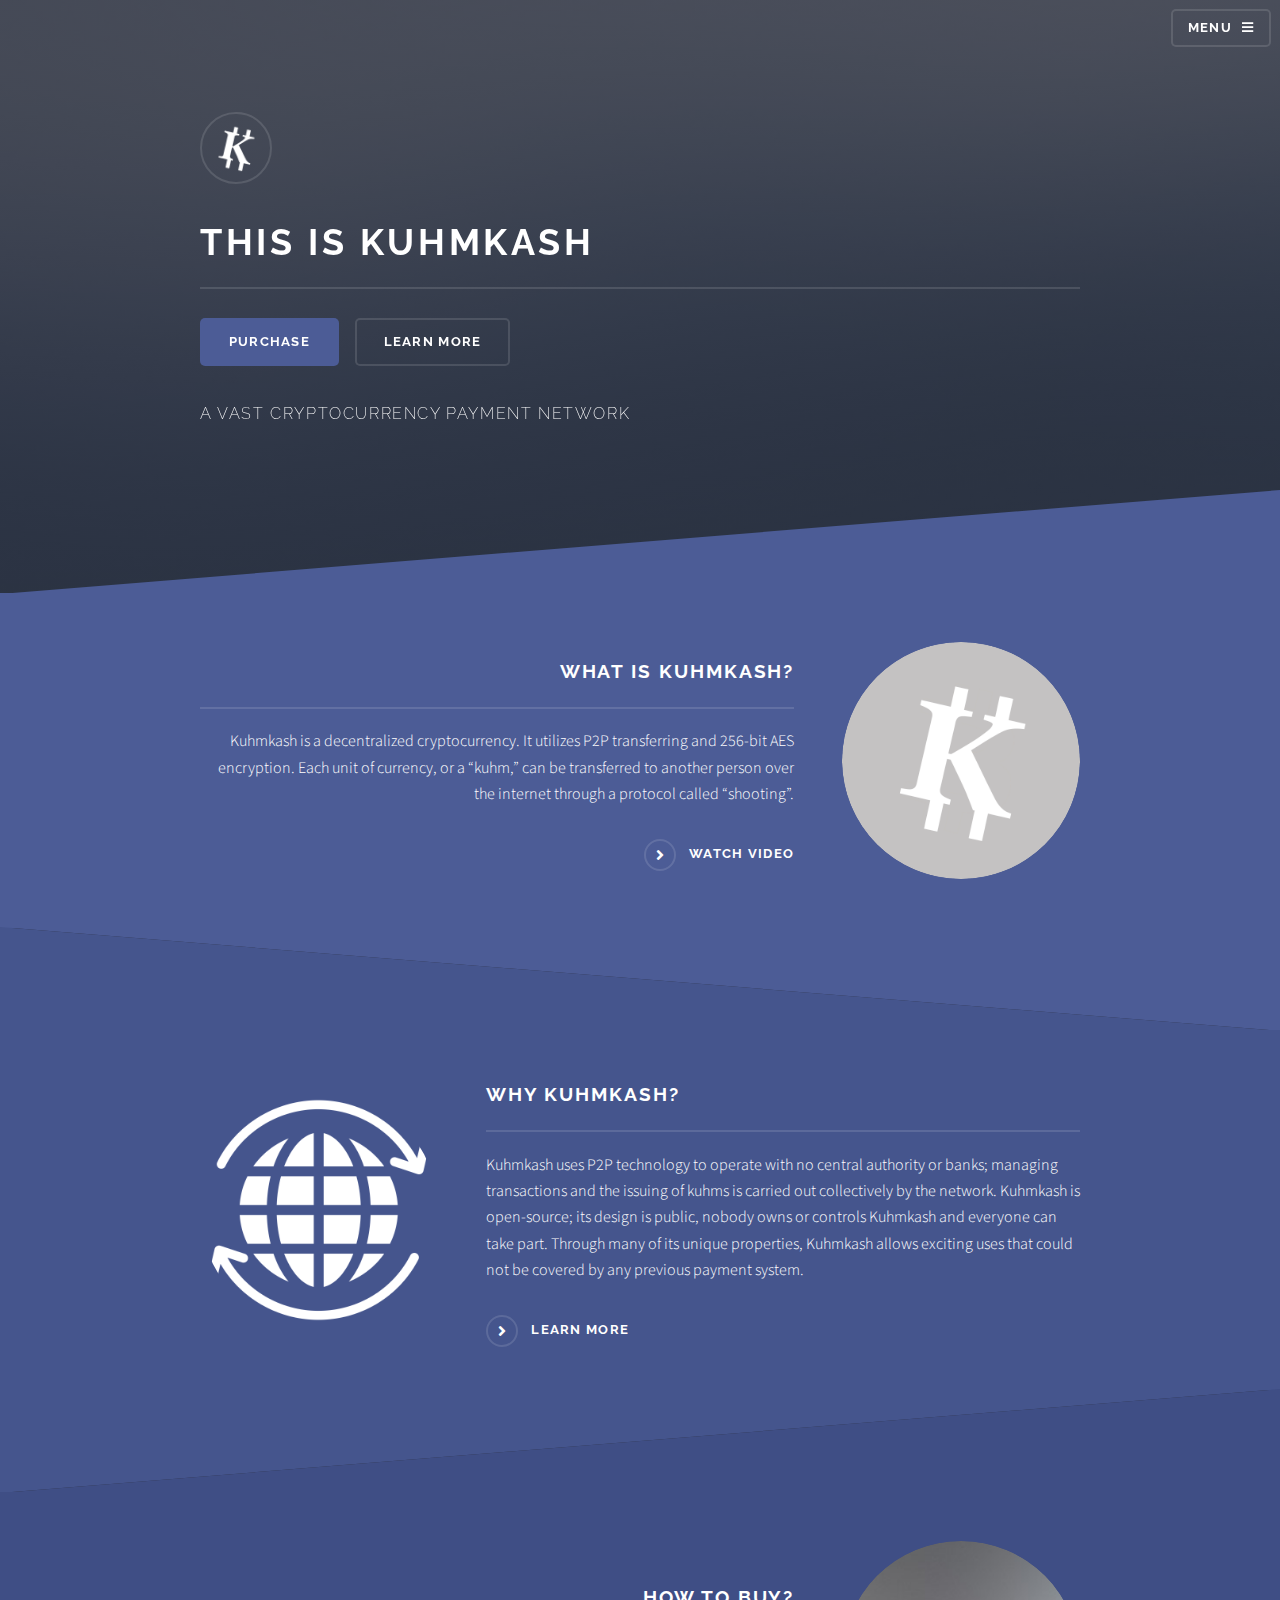
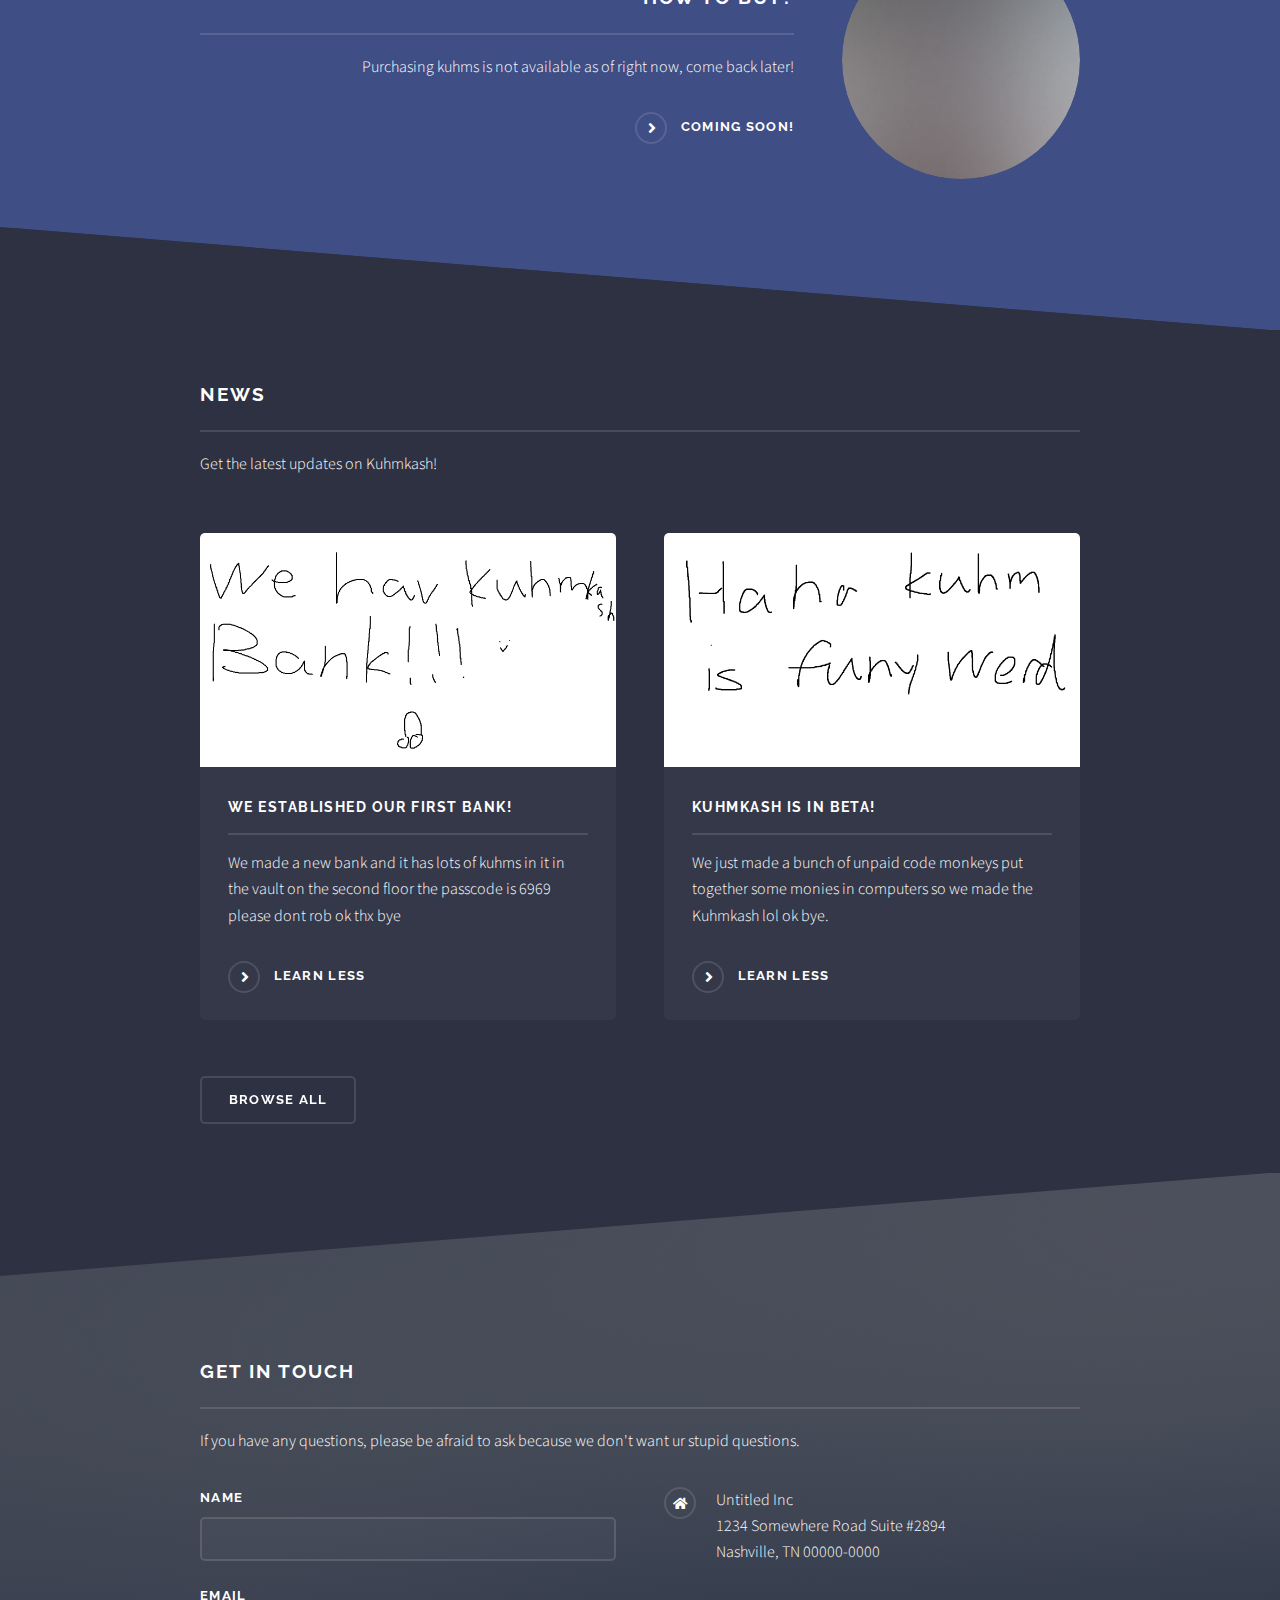
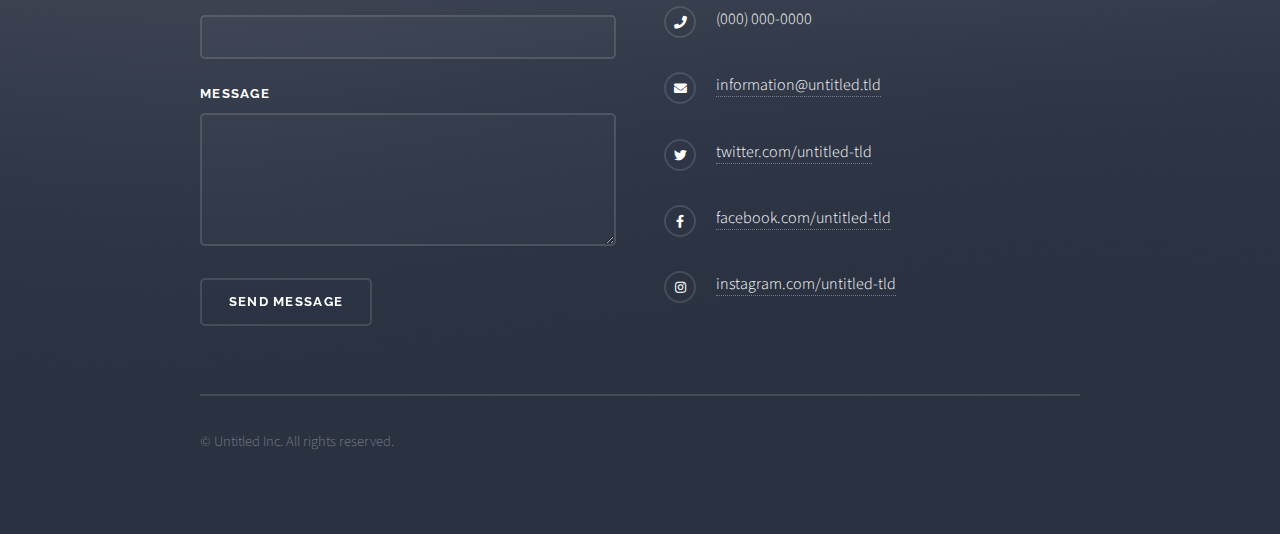
==== index.html @ 6b4e3d2a "Encrypted purchase page" ====
<!DOCTYPE HTML>
<html>
	<head>
		<title>Kuhmkash - More kuhm, less rum</title>
		<link rel="icon" href="images/KuhmKash.png">
		<meta charset="utf-8" />
		<meta name="viewport" content="width=device-width, initial-scale=1, user-scalable=no" />
		<link rel="stylesheet" href="assets/css/main.css" />
		<noscript><link rel="stylesheet" href="assets/css/noscript.css" /></noscript>
	</head>
	<body class="is-preload">

		<!-- Page Wrapper -->
			<div id="page-wrapper">

				<!-- Header -->
					<header id="header" class="alt">
						<h1><a href="index.html">Kuhmkash</a></h1>
						<nav>
							<a href="#menu">Menu</a>
						</nav>
					</header>

				<!-- Menu -->
					<nav id="menu">
						<div class="inner">
							<h2>Kuhmkash</h2>
							<ul class="links">
								<li><a href="https://www.youtube.com/watch?v=DLzxrzFCyOs">Home</a></li>
								<li><a href="https://www.youtube.com/watch?v=DLzxrzFCyOs">Learn more</a></li>
								<li><a href="https://www.youtube.com/watch?v=DLzxrzFCyOs">Purchase</a></li>
								<li><a href="https://www.youtube.com/watch?v=DLzxrzFCyOs">Log In</a></li>
								<li><a href="https://www.youtube.com/watch?v=DLzxrzFCyOs">Sign Up</a></li>
							</ul>
							<a href="#" class="close">Close</a>
						</div>
					</nav>

				<!-- Banner -->
					<section id="banner">
						<div class="inner">
							<div class="logo">
<img class="icon fa-gem" src="images/KuhmKashTransparent.png" alt=""></div>
							<h2>This is Kuhmkash</h2>
							<ul class="actions">
													<li><a href="https://tinyurl.com/KuhmKashPurchasePageV1" class="button primary">Purchase</a></li>
													<li><a href="#" class="button">Learn More</a></li>
												</ul><p>A vast cryptocurrency payment network</p>
						</div>
					</section>

				<!-- Wrapper -->
					<section id="wrapper">

						<!-- One -->
							<section id="one" class="wrapper spotlight style1">
								<div class="inner">
									<a href="#" class="image"><img src="images/KuhmKash.png" alt="" /></a>
									<div class="content">
										<h2 class="major">What is Kuhmkash?</h2>
										<p>Kuhmkash is a decentralized cryptocurrency. It utilizes P2P transferring and 256-bit AES encryption. Each unit of currency, or a “kuhm,” can be transferred to another person over the internet through a protocol called “shooting”. 
										</p>
										<a href="https://www.youtube.com/watch?v=DLzxrzFCyOs" class="special">Watch Video</a>
									</div>
								</div>
							</section>

						<!-- Two -->
							<section id="two" class="wrapper alt spotlight style2">
								<div class="inner">
									<a href="#" class="image"><img src="images/Globe.png" alt="" class="globe"/></a>
									<div class="content">
										<h2 class="major">Why Kuhmkash?</h2>
										<p>Kuhmkash uses P2P technology to operate with no central authority or banks; managing transactions and the issuing of kuhms is carried out collectively by the network. Kuhmkash is open-source; its design is public, nobody owns or controls Kuhmkash and everyone can take part. Through many of its unique properties, Kuhmkash allows exciting uses that could not be covered by any previous payment system.</p>
										<a href="#" class="special">Learn more</a>
									</div>
								</div>
							</section>

						<!-- Three -->
							<section id="three" class="wrapper spotlight style3">
								<div class="inner">
									<a href="#" class="image"><img src="images/pic03.jpg" alt="" /></a>
									<div class="content">
										<h2 class="major">How to buy?</h2>
										<p>Purchasing kuhms is not available as of right now, come back later!</p>
										<a href="#" class="special">Coming soon!</a>
									</div>
								</div>
							</section>

						<!-- Four -->
							<section id="four" class="wrapper alt style1">
								<div class="inner">
									<h2 class="major">News</h2>
									<p>Get the latest updates on Kuhmkash!</p>
									<section class="features">
										<article>
											<a href="#" class="image"><img src="images/news2.png" alt="" /></a>
											<h3 class="major">We established our first bank!</h3>
											<p>We made a new bank and it has lots of kuhms in it in the vault on the second floor the passcode is 6969 please dont rob ok thx bye</p>
											<a href="#" class="special">Learn less</a>
										</article>
										<article>
											<a href="#" class="image"><img src="images/news1.png" alt="" /></a>
											<h3 class="major">Kuhmkash is in beta!</h3>
											<p>We just made a bunch of unpaid code monkeys put together some monies in computers so we made the Kuhmkash lol ok bye.</p>
											<a href="#" class="special">Learn less</a>
										</article>
									</section>
									<ul class="actions">
										<li><a href="#" class="button">Browse All</a></li>
									</ul>
								</div>
							</section>

					</section>

				<!-- Footer -->
					<section id="footer">
						<div class="inner">
							<h2 class="major">Get in touch</h2>
							<p>If you have any questions, please be afraid to ask because we don't want ur stupid questions.</p>
							<form method="post" action="#">
								<div class="fields">
									<div class="field">
										<label for="name">Name</label>
										<input type="text" name="name" id="name" />
									</div>
									<div class="field">
										<label for="email">Email</label>
										<input type="email" name="email" id="email" />
									</div>
									<div class="field">
										<label for="message">Message</label>
										<textarea name="message" id="message" rows="4"></textarea>
									</div>
								</div>
								<ul class="actions">
									<li><input type="submit" value="Send Message" /></li>
								</ul>
							</form>
							<ul class="contact">
								<li class="icon solid fa-home">
									Untitled Inc<br />
									1234 Somewhere Road Suite #2894<br />
									Nashville, TN 00000-0000
								</li>
								<li class="icon solid fa-phone">(000) 000-0000</li>
								<li class="icon solid fa-envelope"><a href="#">information@untitled.tld</a></li>
								<li class="icon brands fa-twitter"><a href="#">twitter.com/untitled-tld</a></li>
								<li class="icon brands fa-facebook-f"><a href="#">facebook.com/untitled-tld</a></li>
								<li class="icon brands fa-instagram"><a href="#">instagram.com/untitled-tld</a></li>
							</ul>
							<ul class="copyright">
								<li>&copy; Untitled Inc. All rights reserved.</li>
							</ul>
						</div>
					</section>

			</div>

		<!-- Scripts -->
			<script src="assets/js/jquery.min.js"></script>
			<script src="assets/js/jquery.scrollex.min.js"></script>
			<script src="assets/js/browser.min.js"></script>
			<script src="assets/js/breakpoints.min.js"></script>
			<script src="assets/js/util.js"></script>
			<script src="assets/js/main.js"></script>

	</body>
</html>
---- assets/css/main.css ----
@import url(fontawesome-all.min.css);
@import url("https://fonts.googleapis.com/css?family=Raleway:200,700|Source+Sans+Pro:300,600,300italic,600italic");

/*
	Solid State by HTML5 UP
	html5up.net | @ajlkn
	Free for personal and commercial use under the CCA 3.0 license (html5up.net/license)
*/

html, body, div, span, applet, object,
iframe, h1, h2, h3, h4, h5, h6, p, blockquote,
pre, a, abbr, acronym, address, big, cite,
code, del, dfn, em, img, ins, kbd, q, s, samp,
small, strike, strong, sub, sup, tt, var, b,
u, i, center, dl, dt, dd, ol, ul, li, fieldset,
form, label, legend, table, caption, tbody,
tfoot, thead, tr, th, td, article, aside,
canvas, details, embed, figure, figcaption,
footer, header, hgroup, menu, nav, output, ruby,
section, summary, time, mark, audio, video {
	margin: 0;
	padding: 0;
	border: 0;
	font-size: 100%;
	font: inherit;
	vertical-align: baseline;}

article, aside, details, figcaption, figure,
footer, header, hgroup, menu, nav, section {
	display: block;}

body {
	line-height: 1;
}

ol, ul {
	list-style: none;
}

blockquote, q {
	quotes: none;
}

	blockquote:before, blockquote:after, q:before, q:after {
		content: '';
		content: none;
	}

table {
	border-collapse: collapse;
	border-spacing: 0;
}

body {
	-webkit-text-size-adjust: none;
}

mark {
	background-color: transparent;
	color: inherit;
}

input::-moz-focus-inner {
	border: 0;
	padding: 0;
}

input, select, textarea {
	-moz-appearance: none;
	-webkit-appearance: none;
	-ms-appearance: none;
	appearance: none;
}

/* Basic */

	@-ms-viewport {
		width: device-width;
	}

	body {
		-ms-overflow-style: scrollbar;
	}

	@media screen and (max-width: 480px) {

		html, body {
			min-width: 320px;
		}

	}

	html {
		box-sizing: border-box;
	}

	*, *:before, *:after {
		box-sizing: inherit;
	}

	body {
		background-color: #2e3141;
		background-image: linear-gradient(to top, rgba(46, 49, 65, 0.8), rgba(46, 49, 65, 0.8)), url("../../images/bg.jpg");
		background-size: auto,
 cover;
		background-attachment: fixed,
 fixed;
		background-position: center,
 center;
	}

		body.is-preload *, body.is-preload *:before, body.is-preload *:after {
			-moz-animation: none !important;
			-webkit-animation: none !important;
			-ms-animation: none !important;
			animation: none !important;
			-moz-transition: none !important;
			-webkit-transition: none !important;
			-ms-transition: none !important;
			transition: none !important;
		}

/* Type */

	body, input, select, textarea {
		color: #ffffff;
		font-family: "Source Sans Pro", Helvetica, sans-serif;
		font-size: 16.5pt;
		font-weight: 300;
		line-height: 1.65;
	}

		@media screen and (max-width: 1680px) {

			body, input, select, textarea {
				font-size: 13pt;
			}

		}

		@media screen and (max-width: 1280px) {

			body, input, select, textarea {
				font-size: 12pt;
			}

		}

		@media screen and (max-width: 980px) {

			body, input, select, textarea {
				font-size: 12pt;
			}

		}

		@media screen and (max-width: 736px) {

			body, input, select, textarea {
				font-size: 12pt;
			}

		}

		@media screen and (max-width: 480px) {

			body, input, select, textarea {
				font-size: 12pt;
			}

		}

	a {
		-moz-transition: color 0.2s ease-in-out, border-bottom-color 0.2s ease-in-out;
		-webkit-transition: color 0.2s ease-in-out, border-bottom-color 0.2s ease-in-out;
		-ms-transition: color 0.2s ease-in-out, border-bottom-color 0.2s ease-in-out;
		transition: color 0.2s ease-in-out, border-bottom-color 0.2s ease-in-out;
		border-bottom: dotted 1px rgba(255, 255, 255, 0.35);
		color: #ffffff;
		text-decoration: none;
	}

		a:hover {
			border-bottom-color: transparent;
			color: #ffffff !important;
		}

		a.special:not(.button) {
			text-decoration: none;
			border-bottom: 0;
			display: block;
			font-family: Raleway, Helvetica, sans-serif;
			font-size: 0.8em;
			font-weight: 700;
			letter-spacing: 0.1em;
			margin: 0 0 2em 0;
			text-transform: uppercase;
		}

			a.special:not(.button):before {
				-moz-osx-font-smoothing: grayscale;
				-webkit-font-smoothing: antialiased;
				display: inline-block;
				font-style: normal;
				font-variant: normal;
				text-rendering: auto;
				line-height: 1;
				text-transform: none !important;
				font-family: 'Font Awesome 5 Free';
				font-weight: 900;
			}

			a.special:not(.button):before {
				-moz-transition: background-color 0.2s ease-in-out;
				-webkit-transition: background-color 0.2s ease-in-out;
				-ms-transition: background-color 0.2s ease-in-out;
				transition: background-color 0.2s ease-in-out;
				border-radius: 100%;
				border: solid 2px rgba(255, 255, 255, 0.125);
				content: '\f105';
				display: inline-block;
				font-size: 1.25em;
				height: 2em;
				line-height: 1.75em;
				margin-right: 0.85em;
				text-align: center;
				text-indent: 0.15em;
				vertical-align: middle;
				width: 2em;
			}

			a.special:not(.button):hover:before {
				background-color: rgba(255, 255, 255, 0.025);
			}

			a.special:not(.button):active:before {
				background-color: rgba(255, 255, 255, 0.075);
			}

	strong, b {
		color: #ffffff;
		font-weight: 600;
	}

	em, i {
		font-style: italic;
	}

	p {
		margin: 0 0 2em 0;
	}

	h1, h2, h3, h4, h5, h6 {
		color: #ffffff;
		font-family: Raleway, Helvetica, sans-serif;
		font-weight: 700;
		letter-spacing: 0.1em;
		margin: 0 0 1em 0;
		text-transform: uppercase;
	}

		h1 a, h2 a, h3 a, h4 a, h5 a, h6 a {
			color: inherit;
			text-decoration: none;
			border-bottom: 0;
		}

		h1 span, h2 span, h3 span, h4 span, h5 span, h6 span {
			font-weight: 200;
		}

		h1.major, h2.major, h3.major, h4.major, h5.major, h6.major {
			padding-bottom: 1em;
			border-bottom: solid 2px rgba(255, 255, 255, 0.125);
		}

	h2 {
		font-size: 1.2em;
	}

	h3 {
		font-size: 0.9em;
	}

	h4 {
		font-size: 0.7em;
	}

	h5 {
		font-size: 0.7em;
	}

	h6 {
		font-size: 0.7em;
	}

	@media screen and (max-width: 736px) {

		h2 {
			font-size: 1em;
		}

		h3 {
			font-size: 0.8em;
		}

	}

	sub {
		font-size: 0.8em;
		position: relative;
		top: 0.5em;
	}

	sup {
		font-size: 0.8em;
		position: relative;
		top: -0.5em;
	}

	blockquote {
		border-left: solid 4px rgba(255, 255, 255, 0.125);
		font-style: italic;
		margin: 0 0 2em 0;
		padding: 0.5em 0 0.5em 2em;
	}

	code {
		background: rgba(255, 255, 255, 0.025);
		border-radius: 5px;
		border: solid 2px rgba(255, 255, 255, 0.125);
		font-family: "Courier New", monospace;
		font-size: 0.9em;
		margin: 0 0.25em;
		padding: 0.25em 0.65em;
	}

	pre {
		-webkit-overflow-scrolling: touch;
		font-family: "Courier New", monospace;
		font-size: 0.9em;
		margin: 0 0 2em 0;
	}

		pre code {
			display: block;
			line-height: 1.75em;
			padding: 1em 1.5em;
			overflow-x: auto;
		}

	hr {
		border: 0;
		border-bottom: solid 2px rgba(255, 255, 255, 0.125);
		margin: 2.5em 0;
	}

		hr.major {
			margin: 4em 0;
		}

	.align-left {
		text-align: left;
	}

	.align-center {
		text-align: center;
	}

	.align-right {
		text-align: right;
	}

/* Row */

	.row {
		display: flex;
		flex-wrap: wrap;
		box-sizing: border-box;
		align-items: stretch;
	}

		.row > * {
			box-sizing: border-box;
		}

		.row.gtr-uniform > * > :last-child {
			margin-bottom: 0;
		}

		.row.aln-left {
			justify-content: flex-start;
		}

		.row.aln-center {
			justify-content: center;
		}

		.row.aln-right {
			justify-content: flex-end;
		}

		.row.aln-top {
			align-items: flex-start;
		}

		.row.aln-middle {
			align-items: center;
		}

		.row.aln-bottom {
			align-items: flex-end;
		}

		.row > .imp {
			order: -1;
		}

		.row > .col-1 {
			width: 8.33333%;
		}

		.row > .off-1 {
			margin-left: 8.33333%;
		}

		.row > .col-2 {
			width: 16.66667%;
		}

		.row > .off-2 {
			margin-left: 16.66667%;
		}

		.row > .col-3 {
			width: 25%;
		}

		.row > .off-3 {
			margin-left: 25%;
		}

		.row > .col-4 {
			width: 33.33333%;
		}

		.row > .off-4 {
			margin-left: 33.33333%;
		}

		.row > .col-5 {
			width: 41.66667%;
		}

		.row > .off-5 {
			margin-left: 41.66667%;
		}

		.row > .col-6 {
			width: 50%;
		}

		.row > .off-6 {
			margin-left: 50%;
		}

		.row > .col-7 {
			width: 58.33333%;
		}

		.row > .off-7 {
			margin-left: 58.33333%;
		}

		.row > .col-8 {
			width: 66.66667%;
		}

		.row > .off-8 {
			margin-left: 66.66667%;
		}

		.row > .col-9 {
			width: 75%;
		}

		.row > .off-9 {
			margin-left: 75%;
		}

		.row > .col-10 {
			width: 83.33333%;
		}

		.row > .off-10 {
			margin-left: 83.33333%;
		}

		.row > .col-11 {
			width: 91.66667%;
		}

		.row > .off-11 {
			margin-left: 91.66667%;
		}

		.row > .col-12 {
			width: 100%;
		}

		.row > .off-12 {
			margin-left: 100%;
		}

		.row.gtr-0 {
			margin-top: 0;
			margin-left: 0em;
		}

			.row.gtr-0 > * {
				padding: 0 0 0 0em;
			}

			.row.gtr-0.gtr-uniform {
				margin-top: 0em;
			}

				.row.gtr-0.gtr-uniform > * {
					padding-top: 0em;
				}

		.row.gtr-25 {
			margin-top: 0;
			margin-left: -0.4375em;
		}

			.row.gtr-25 > * {
				padding: 0 0 0 0.4375em;
			}

			.row.gtr-25.gtr-uniform {
				margin-top: -0.4375em;
			}

				.row.gtr-25.gtr-uniform > * {
					padding-top: 0.4375em;
				}

		.row.gtr-50 {
			margin-top: 0;
			margin-left: -0.875em;
		}

			.row.gtr-50 > * {
				padding: 0 0 0 0.875em;
			}

			.row.gtr-50.gtr-uniform {
				margin-top: -0.875em;
			}

				.row.gtr-50.gtr-uniform > * {
					padding-top: 0.875em;
				}

		.row {
			margin-top: 0;
			margin-left: -1.75em;
		}

			.row > * {
				padding: 0 0 0 1.75em;
			}

			.row.gtr-uniform {
				margin-top: -1.75em;
			}

				.row.gtr-uniform > * {
					padding-top: 1.75em;
				}

		.row.gtr-150 {
			margin-top: 0;
			margin-left: -2.625em;
		}

			.row.gtr-150 > * {
				padding: 0 0 0 2.625em;
			}

			.row.gtr-150.gtr-uniform {
				margin-top: -2.625em;
			}

				.row.gtr-150.gtr-uniform > * {
					padding-top: 2.625em;
				}

		.row.gtr-200 {
			margin-top: 0;
			margin-left: -3.5em;
		}

			.row.gtr-200 > * {
				padding: 0 0 0 3.5em;
			}

			.row.gtr-200.gtr-uniform {
				margin-top: -3.5em;
			}

				.row.gtr-200.gtr-uniform > * {
					padding-top: 3.5em;
				}

		@media screen and (max-width: 1680px) {

			.row {
				display: flex;
				flex-wrap: wrap;
				box-sizing: border-box;
				align-items: stretch;
			}

				.row > * {
					box-sizing: border-box;
				}

				.row.gtr-uniform > * > :last-child {
					margin-bottom: 0;
				}

				.row.aln-left {
					justify-content: flex-start;
				}

				.row.aln-center {
					justify-content: center;
				}

				.row.aln-right {
					justify-content: flex-end;
				}

				.row.aln-top {
					align-items: flex-start;
				}

				.row.aln-middle {
					align-items: center;
				}

				.row.aln-bottom {
					align-items: flex-end;
				}

				.row > .imp-xlarge {
					order: -1;
				}

				.row > .col-1-xlarge {
					width: 8.33333%;
				}

				.row > .off-1-xlarge {
					margin-left: 8.33333%;
				}

				.row > .col-2-xlarge {
					width: 16.66667%;
				}

				.row > .off-2-xlarge {
					margin-left: 16.66667%;
				}

				.row > .col-3-xlarge {
					width: 25%;
				}

				.row > .off-3-xlarge {
					margin-left: 25%;
				}

				.row > .col-4-xlarge {
					width: 33.33333%;
				}

				.row > .off-4-xlarge {
					margin-left: 33.33333%;
				}

				.row > .col-5-xlarge {
					width: 41.66667%;
				}

				.row > .off-5-xlarge {
					margin-left: 41.66667%;
				}

				.row > .col-6-xlarge {
					width: 50%;
				}

				.row > .off-6-xlarge {
					margin-left: 50%;
				}

				.row > .col-7-xlarge {
					width: 58.33333%;
				}

				.row > .off-7-xlarge {
					margin-left: 58.33333%;
				}

				.row > .col-8-xlarge {
					width: 66.66667%;
				}

				.row > .off-8-xlarge {
					margin-left: 66.66667%;
				}

				.row > .col-9-xlarge {
					width: 75%;
				}

				.row > .off-9-xlarge {
					margin-left: 75%;
				}

				.row > .col-10-xlarge {
					width: 83.33333%;
				}

				.row > .off-10-xlarge {
					margin-left: 83.33333%;
				}

				.row > .col-11-xlarge {
					width: 91.66667%;
				}

				.row > .off-11-xlarge {
					margin-left: 91.66667%;
				}

				.row > .col-12-xlarge {
					width: 100%;
				}

				.row > .off-12-xlarge {
					margin-left: 100%;
				}

				.row.gtr-0 {
					margin-top: 0;
					margin-left: 0em;
				}

					.row.gtr-0 > * {
						padding: 0 0 0 0em;
					}

					.row.gtr-0.gtr-uniform {
						margin-top: 0em;
					}

						.row.gtr-0.gtr-uniform > * {
							padding-top: 0em;
						}

				.row.gtr-25 {
					margin-top: 0;
					margin-left: -0.4375em;
				}

					.row.gtr-25 > * {
						padding: 0 0 0 0.4375em;
					}

					.row.gtr-25.gtr-uniform {
						margin-top: -0.4375em;
					}

						.row.gtr-25.gtr-uniform > * {
							padding-top: 0.4375em;
						}

				.row.gtr-50 {
					margin-top: 0;
					margin-left: -0.875em;
				}

					.row.gtr-50 > * {
						padding: 0 0 0 0.875em;
					}

					.row.gtr-50.gtr-uniform {
						margin-top: -0.875em;
					}

						.row.gtr-50.gtr-uniform > * {
							padding-top: 0.875em;
						}

				.row {
					margin-top: 0;
					margin-left: -1.75em;
				}

					.row > * {
						padding: 0 0 0 1.75em;
					}

					.row.gtr-uniform {
						margin-top: -1.75em;
					}

						.row.gtr-uniform > * {
							padding-top: 1.75em;
						}

				.row.gtr-150 {
					margin-top: 0;
					margin-left: -2.625em;
				}

					.row.gtr-150 > * {
						padding: 0 0 0 2.625em;
					}

					.row.gtr-150.gtr-uniform {
						margin-top: -2.625em;
					}

						.row.gtr-150.gtr-uniform > * {
							padding-top: 2.625em;
						}

				.row.gtr-200 {
					margin-top: 0;
					margin-left: -3.5em;
				}

					.row.gtr-200 > * {
						padding: 0 0 0 3.5em;
					}

					.row.gtr-200.gtr-uniform {
						margin-top: -3.5em;
					}

						.row.gtr-200.gtr-uniform > * {
							padding-top: 3.5em;
						}

		}

		@media screen and (max-width: 1280px) {

			.row {
				display: flex;
				flex-wrap: wrap;
				box-sizing: border-box;
				align-items: stretch;
			}

				.row > * {
					box-sizing: border-box;
				}

				.row.gtr-uniform > * > :last-child {
					margin-bottom: 0;
				}

				.row.aln-left {
					justify-content: flex-start;
				}

				.row.aln-center {
					justify-content: center;
				}

				.row.aln-right {
					justify-content: flex-end;
				}

				.row.aln-top {
					align-items: flex-start;
				}

				.row.aln-middle {
					align-items: center;
				}

				.row.aln-bottom {
					align-items: flex-end;
				}

				.row > .imp-large {
					order: -1;
				}

				.row > .col-1-large {
					width: 8.33333%;
				}

				.row > .off-1-large {
					margin-left: 8.33333%;
				}

				.row > .col-2-large {
					width: 16.66667%;
				}

				.row > .off-2-large {
					margin-left: 16.66667%;
				}

				.row > .col-3-large {
					width: 25%;
				}

				.row > .off-3-large {
					margin-left: 25%;
				}

				.row > .col-4-large {
					width: 33.33333%;
				}

				.row > .off-4-large {
					margin-left: 33.33333%;
				}

				.row > .col-5-large {
					width: 41.66667%;
				}

				.row > .off-5-large {
					margin-left: 41.66667%;
				}

				.row > .col-6-large {
					width: 50%;
				}

				.row > .off-6-large {
					margin-left: 50%;
				}

				.row > .col-7-large {
					width: 58.33333%;
				}

				.row > .off-7-large {
					margin-left: 58.33333%;
				}

				.row > .col-8-large {
					width: 66.66667%;
				}

				.row > .off-8-large {
					margin-left: 66.66667%;
				}

				.row > .col-9-large {
					width: 75%;
				}

				.row > .off-9-large {
					margin-left: 75%;
				}

				.row > .col-10-large {
					width: 83.33333%;
				}

				.row > .off-10-large {
					margin-left: 83.33333%;
				}

				.row > .col-11-large {
					width: 91.66667%;
				}

				.row > .off-11-large {
					margin-left: 91.66667%;
				}

				.row > .col-12-large {
					width: 100%;
				}

				.row > .off-12-large {
					margin-left: 100%;
				}

				.row.gtr-0 {
					margin-top: 0;
					margin-left: 0em;
				}

					.row.gtr-0 > * {
						padding: 0 0 0 0em;
					}

					.row.gtr-0.gtr-uniform {
						margin-top: 0em;
					}

						.row.gtr-0.gtr-uniform > * {
							padding-top: 0em;
						}

				.row.gtr-25 {
					margin-top: 0;
					margin-left: -0.4375em;
				}

					.row.gtr-25 > * {
						padding: 0 0 0 0.4375em;
					}

					.row.gtr-25.gtr-uniform {
						margin-top: -0.4375em;
					}

						.row.gtr-25.gtr-uniform > * {
							padding-top: 0.4375em;
						}

				.row.gtr-50 {
					margin-top: 0;
					margin-left: -0.875em;
				}

					.row.gtr-50 > * {
						padding: 0 0 0 0.875em;
					}

					.row.gtr-50.gtr-uniform {
						margin-top: -0.875em;
					}

						.row.gtr-50.gtr-uniform > * {
							padding-top: 0.875em;
						}

				.row {
					margin-top: 0;
					margin-left: -1.75em;
				}

					.row > * {
						padding: 0 0 0 1.75em;
					}

					.row.gtr-uniform {
						margin-top: -1.75em;
					}

						.row.gtr-uniform > * {
							padding-top: 1.75em;
						}

				.row.gtr-150 {
					margin-top: 0;
					margin-left: -2.625em;
				}

					.row.gtr-150 > * {
						padding: 0 0 0 2.625em;
					}

					.row.gtr-150.gtr-uniform {
						margin-top: -2.625em;
					}

						.row.gtr-150.gtr-uniform > * {
							padding-top: 2.625em;
						}

				.row.gtr-200 {
					margin-top: 0;
					margin-left: -3.5em;
				}

					.row.gtr-200 > * {
						padding: 0 0 0 3.5em;
					}

					.row.gtr-200.gtr-uniform {
						margin-top: -3.5em;
					}

						.row.gtr-200.gtr-uniform > * {
							padding-top: 3.5em;
						}

		}

		@media screen and (max-width: 980px) {

			.row {
				display: flex;
				flex-wrap: wrap;
				box-sizing: border-box;
				align-items: stretch;
			}

				.row > * {
					box-sizing: border-box;
				}

				.row.gtr-uniform > * > :last-child {
					margin-bottom: 0;
				}

				.row.aln-left {
					justify-content: flex-start;
				}

				.row.aln-center {
					justify-content: center;
				}

				.row.aln-right {
					justify-content: flex-end;
				}

				.row.aln-top {
					align-items: flex-start;
				}

				.row.aln-middle {
					align-items: center;
				}

				.row.aln-bottom {
					align-items: flex-end;
				}

				.row > .imp-medium {
					order: -1;
				}

				.row > .col-1-medium {
					width: 8.33333%;
				}

				.row > .off-1-medium {
					margin-left: 8.33333%;
				}

				.row > .col-2-medium {
					width: 16.66667%;
				}

				.row > .off-2-medium {
					margin-left: 16.66667%;
				}

				.row > .col-3-medium {
					width: 25%;
				}

				.row > .off-3-medium {
					margin-left: 25%;
				}

				.row > .col-4-medium {
					width: 33.33333%;
				}

				.row > .off-4-medium {
					margin-left: 33.33333%;
				}

				.row > .col-5-medium {
					width: 41.66667%;
				}

				.row > .off-5-medium {
					margin-left: 41.66667%;
				}

				.row > .col-6-medium {
					width: 50%;
				}

				.row > .off-6-medium {
					margin-left: 50%;
				}

				.row > .col-7-medium {
					width: 58.33333%;
				}

				.row > .off-7-medium {
					margin-left: 58.33333%;
				}

				.row > .col-8-medium {
					width: 66.66667%;
				}

				.row > .off-8-medium {
					margin-left: 66.66667%;
				}

				.row > .col-9-medium {
					width: 75%;
				}

				.row > .off-9-medium {
					margin-left: 75%;
				}

				.row > .col-10-medium {
					width: 83.33333%;
				}

				.row > .off-10-medium {
					margin-left: 83.33333%;
				}

				.row > .col-11-medium {
					width: 91.66667%;
				}

				.row > .off-11-medium {
					margin-left: 91.66667%;
				}

				.row > .col-12-medium {
					width: 100%;
				}

				.row > .off-12-medium {
					margin-left: 100%;
				}

				.row.gtr-0 {
					margin-top: 0;
					margin-left: 0em;
				}

					.row.gtr-0 > * {
						padding: 0 0 0 0em;
					}

					.row.gtr-0.gtr-uniform {
						margin-top: 0em;
					}

						.row.gtr-0.gtr-uniform > * {
							padding-top: 0em;
						}

				.row.gtr-25 {
					margin-top: 0;
					margin-left: -0.4375em;
				}

					.row.gtr-25 > * {
						padding: 0 0 0 0.4375em;
					}

					.row.gtr-25.gtr-uniform {
						margin-top: -0.4375em;
					}

						.row.gtr-25.gtr-uniform > * {
							padding-top: 0.4375em;
						}

				.row.gtr-50 {
					margin-top: 0;
					margin-left: -0.875em;
				}

					.row.gtr-50 > * {
						padding: 0 0 0 0.875em;
					}

					.row.gtr-50.gtr-uniform {
						margin-top: -0.875em;
					}

						.row.gtr-50.gtr-uniform > * {
							padding-top: 0.875em;
						}

				.row {
					margin-top: 0;
					margin-left: -1.75em;
				}

					.row > * {
						padding: 0 0 0 1.75em;
					}

					.row.gtr-uniform {
						margin-top: -1.75em;
					}

						.row.gtr-uniform > * {
							padding-top: 1.75em;
						}

				.row.gtr-150 {
					margin-top: 0;
					margin-left: -2.625em;
				}

					.row.gtr-150 > * {
						padding: 0 0 0 2.625em;
					}

					.row.gtr-150.gtr-uniform {
						margin-top: -2.625em;
					}

						.row.gtr-150.gtr-uniform > * {
							padding-top: 2.625em;
						}

				.row.gtr-200 {
					margin-top: 0;
					margin-left: -3.5em;
				}

					.row.gtr-200 > * {
						padding: 0 0 0 3.5em;
					}

					.row.gtr-200.gtr-uniform {
						margin-top: -3.5em;
					}

						.row.gtr-200.gtr-uniform > * {
							padding-top: 3.5em;
						}

		}

		@media screen and (max-width: 736px) {

			.row {
				display: flex;
				flex-wrap: wrap;
				box-sizing: border-box;
				align-items: stretch;
			}

				.row > * {
					box-sizing: border-box;
				}

				.row.gtr-uniform > * > :last-child {
					margin-bottom: 0;
				}

				.row.aln-left {
					justify-content: flex-start;
				}

				.row.aln-center {
					justify-content: center;
				}

				.row.aln-right {
					justify-content: flex-end;
				}

				.row.aln-top {
					align-items: flex-start;
				}

				.row.aln-middle {
					align-items: center;
				}

				.row.aln-bottom {
					align-items: flex-end;
				}

				.row > .imp-small {
					order: -1;
				}

				.row > .col-1-small {
					width: 8.33333%;
				}

				.row > .off-1-small {
					margin-left: 8.33333%;
				}

				.row > .col-2-small {
					width: 16.66667%;
				}

				.row > .off-2-small {
					margin-left: 16.66667%;
				}

				.row > .col-3-small {
					width: 25%;
				}

				.row > .off-3-small {
					margin-left: 25%;
				}

				.row > .col-4-small {
					width: 33.33333%;
				}

				.row > .off-4-small {
					margin-left: 33.33333%;
				}

				.row > .col-5-small {
					width: 41.66667%;
				}

				.row > .off-5-small {
					margin-left: 41.66667%;
				}

				.row > .col-6-small {
					width: 50%;
				}

				.row > .off-6-small {
					margin-left: 50%;
				}

				.row > .col-7-small {
					width: 58.33333%;
				}

				.row > .off-7-small {
					margin-left: 58.33333%;
				}

				.row > .col-8-small {
					width: 66.66667%;
				}

				.row > .off-8-small {
					margin-left: 66.66667%;
				}

				.row > .col-9-small {
					width: 75%;
				}

				.row > .off-9-small {
					margin-left: 75%;
				}

				.row > .col-10-small {
					width: 83.33333%;
				}

				.row > .off-10-small {
					margin-left: 83.33333%;
				}

				.row > .col-11-small {
					width: 91.66667%;
				}

				.row > .off-11-small {
					margin-left: 91.66667%;
				}

				.row > .col-12-small {
					width: 100%;
				}

				.row > .off-12-small {
					margin-left: 100%;
				}

				.row.gtr-0 {
					margin-top: 0;
					margin-left: 0em;
				}

					.row.gtr-0 > * {
						padding: 0 0 0 0em;
					}

					.row.gtr-0.gtr-uniform {
						margin-top: 0em;
					}

						.row.gtr-0.gtr-uniform > * {
							padding-top: 0em;
						}

				.row.gtr-25 {
					margin-top: 0;
					margin-left: -0.3125em;
				}

					.row.gtr-25 > * {
						padding: 0 0 0 0.3125em;
					}

					.row.gtr-25.gtr-uniform {
						margin-top: -0.3125em;
					}

						.row.gtr-25.gtr-uniform > * {
							padding-top: 0.3125em;
						}

				.row.gtr-50 {
					margin-top: 0;
					margin-left: -0.625em;
				}

					.row.gtr-50 > * {
						padding: 0 0 0 0.625em;
					}

					.row.gtr-50.gtr-uniform {
						margin-top: -0.625em;
					}

						.row.gtr-50.gtr-uniform > * {
							padding-top: 0.625em;
						}

				.row {
					margin-top: 0;
					margin-left: -1.25em;
				}

					.row > * {
						padding: 0 0 0 1.25em;
					}

					.row.gtr-uniform {
						margin-top: -1.25em;
					}

						.row.gtr-uniform > * {
							padding-top: 1.25em;
						}

				.row.gtr-150 {
					margin-top: 0;
					margin-left: -1.875em;
				}

					.row.gtr-150 > * {
						padding: 0 0 0 1.875em;
					}

					.row.gtr-150.gtr-uniform {
						margin-top: -1.875em;
					}

						.row.gtr-150.gtr-uniform > * {
							padding-top: 1.875em;
						}

				.row.gtr-200 {
					margin-top: 0;
					margin-left: -2.5em;
				}

					.row.gtr-200 > * {
						padding: 0 0 0 2.5em;
					}

					.row.gtr-200.gtr-uniform {
						margin-top: -2.5em;
					}

						.row.gtr-200.gtr-uniform > * {
							padding-top: 2.5em;
						}

		}

		@media screen and (max-width: 480px) {

			.row {
				display: flex;
				flex-wrap: wrap;
				box-sizing: border-box;
				align-items: stretch;
			}

				.row > * {
					box-sizing: border-box;
				}

				.row.gtr-uniform > * > :last-child {
					margin-bottom: 0;
				}

				.row.aln-left {
					justify-content: flex-start;
				}

				.row.aln-center {
					justify-content: center;
				}

				.row.aln-right {
					justify-content: flex-end;
				}

				.row.aln-top {
					align-items: flex-start;
				}

				.row.aln-middle {
					align-items: center;
				}

				.row.aln-bottom {
					align-items: flex-end;
				}

				.row > .imp-xsmall {
					order: -1;
				}

				.row > .col-1-xsmall {
					width: 8.33333%;
				}

				.row > .off-1-xsmall {
					margin-left: 8.33333%;
				}

				.row > .col-2-xsmall {
					width: 16.66667%;
				}

				.row > .off-2-xsmall {
					margin-left: 16.66667%;
				}

				.row > .col-3-xsmall {
					width: 25%;
				}

				.row > .off-3-xsmall {
					margin-left: 25%;
				}

				.row > .col-4-xsmall {
					width: 33.33333%;
				}

				.row > .off-4-xsmall {
					margin-left: 33.33333%;
				}

				.row > .col-5-xsmall {
					width: 41.66667%;
				}

				.row > .off-5-xsmall {
					margin-left: 41.66667%;
				}

				.row > .col-6-xsmall {
					width: 50%;
				}

				.row > .off-6-xsmall {
					margin-left: 50%;
				}

				.row > .col-7-xsmall {
					width: 58.33333%;
				}

				.row > .off-7-xsmall {
					margin-left: 58.33333%;
				}

				.row > .col-8-xsmall {
					width: 66.66667%;
				}

				.row > .off-8-xsmall {
					margin-left: 66.66667%;
				}

				.row > .col-9-xsmall {
					width: 75%;
				}

				.row > .off-9-xsmall {
					margin-left: 75%;
				}

				.row > .col-10-xsmall {
					width: 83.33333%;
				}

				.row > .off-10-xsmall {
					margin-left: 83.33333%;
				}

				.row > .col-11-xsmall {
					width: 91.66667%;
				}

				.row > .off-11-xsmall {
					margin-left: 91.66667%;
				}

				.row > .col-12-xsmall {
					width: 100%;
				}

				.row > .off-12-xsmall {
					margin-left: 100%;
				}

				.row.gtr-0 {
					margin-top: 0;
					margin-left: 0em;
				}

					.row.gtr-0 > * {
						padding: 0 0 0 0em;
					}

					.row.gtr-0.gtr-uniform {
						margin-top: 0em;
					}

						.row.gtr-0.gtr-uniform > * {
							padding-top: 0em;
						}

				.row.gtr-25 {
					margin-top: 0;
					margin-left: -0.3125em;
				}

					.row.gtr-25 > * {
						padding: 0 0 0 0.3125em;
					}

					.row.gtr-25.gtr-uniform {
						margin-top: -0.3125em;
					}

						.row.gtr-25.gtr-uniform > * {
							padding-top: 0.3125em;
						}

				.row.gtr-50 {
					margin-top: 0;
					margin-left: -0.625em;
				}

					.row.gtr-50 > * {
						padding: 0 0 0 0.625em;
					}

					.row.gtr-50.gtr-uniform {
						margin-top: -0.625em;
					}

						.row.gtr-50.gtr-uniform > * {
							padding-top: 0.625em;
						}

				.row {
					margin-top: 0;
					margin-left: -1.25em;
				}

					.row > * {
						padding: 0 0 0 1.25em;
					}

					.row.gtr-uniform {
						margin-top: -1.25em;
					}

						.row.gtr-uniform > * {
							padding-top: 1.25em;
						}

				.row.gtr-150 {
					margin-top: 0;
					margin-left: -1.875em;
				}

					.row.gtr-150 > * {
						padding: 0 0 0 1.875em;
					}

					.row.gtr-150.gtr-uniform {
						margin-top: -1.875em;
					}

						.row.gtr-150.gtr-uniform > * {
							padding-top: 1.875em;
						}

				.row.gtr-200 {
					margin-top: 0;
					margin-left: -2.5em;
				}

					.row.gtr-200 > * {
						padding: 0 0 0 2.5em;
					}

					.row.gtr-200.gtr-uniform {
						margin-top: -2.5em;
					}

						.row.gtr-200.gtr-uniform > * {
							padding-top: 2.5em;
						}

		}

		@media screen and (max-width: 360px) {

			.row {
				display: flex;
				flex-wrap: wrap;
				box-sizing: border-box;
				align-items: stretch;
			}

				.row > * {
					box-sizing: border-box;
				}

				.row.gtr-uniform > * > :last-child {
					margin-bottom: 0;
				}

				.row.aln-left {
					justify-content: flex-start;
				}

				.row.aln-center {
					justify-content: center;
				}

				.row.aln-right {
					justify-content: flex-end;
				}

				.row.aln-top {
					align-items: flex-start;
				}

				.row.aln-middle {
					align-items: center;
				}

				.row.aln-bottom {
					align-items: flex-end;
				}

				.row > .imp-xxsmall {
					order: -1;
				}

				.row > .col-1-xxsmall {
					width: 8.33333%;
				}

				.row > .off-1-xxsmall {
					margin-left: 8.33333%;
				}

				.row > .col-2-xxsmall {
					width: 16.66667%;
				}

				.row > .off-2-xxsmall {
					margin-left: 16.66667%;
				}

				.row > .col-3-xxsmall {
					width: 25%;
				}

				.row > .off-3-xxsmall {
					margin-left: 25%;
				}

				.row > .col-4-xxsmall {
					width: 33.33333%;
				}

				.row > .off-4-xxsmall {
					margin-left: 33.33333%;
				}

				.row > .col-5-xxsmall {
					width: 41.66667%;
				}

				.row > .off-5-xxsmall {
					margin-left: 41.66667%;
				}

				.row > .col-6-xxsmall {
					width: 50%;
				}

				.row > .off-6-xxsmall {
					margin-left: 50%;
				}

				.row > .col-7-xxsmall {
					width: 58.33333%;
				}

				.row > .off-7-xxsmall {
					margin-left: 58.33333%;
				}

				.row > .col-8-xxsmall {
					width: 66.66667%;
				}

				.row > .off-8-xxsmall {
					margin-left: 66.66667%;
				}

				.row > .col-9-xxsmall {
					width: 75%;
				}

				.row > .off-9-xxsmall {
					margin-left: 75%;
				}

				.row > .col-10-xxsmall {
					width: 83.33333%;
				}

				.row > .off-10-xxsmall {
					margin-left: 83.33333%;
				}

				.row > .col-11-xxsmall {
					width: 91.66667%;
				}

				.row > .off-11-xxsmall {
					margin-left: 91.66667%;
				}

				.row > .col-12-xxsmall {
					width: 100%;
				}

				.row > .off-12-xxsmall {
					margin-left: 100%;
				}

				.row.gtr-0 {
					margin-top: 0;
					margin-left: 0em;
				}

					.row.gtr-0 > * {
						padding: 0 0 0 0em;
					}

					.row.gtr-0.gtr-uniform {
						margin-top: 0em;
					}

						.row.gtr-0.gtr-uniform > * {
							padding-top: 0em;
						}

				.row.gtr-25 {
					margin-top: 0;
					margin-left: -0.3125em;
				}

					.row.gtr-25 > * {
						padding: 0 0 0 0.3125em;
					}

					.row.gtr-25.gtr-uniform {
						margin-top: -0.3125em;
					}

						.row.gtr-25.gtr-uniform > * {
							padding-top: 0.3125em;
						}

				.row.gtr-50 {
					margin-top: 0;
					margin-left: -0.625em;
				}

					.row.gtr-50 > * {
						padding: 0 0 0 0.625em;
					}

					.row.gtr-50.gtr-uniform {
						margin-top: -0.625em;
					}

						.row.gtr-50.gtr-uniform > * {
							padding-top: 0.625em;
						}

				.row {
					margin-top: 0;
					margin-left: -1.25em;
				}

					.row > * {
						padding: 0 0 0 1.25em;
					}

					.row.gtr-uniform {
						margin-top: -1.25em;
					}

						.row.gtr-uniform > * {
							padding-top: 1.25em;
						}

				.row.gtr-150 {
					margin-top: 0;
					margin-left: -1.875em;
				}

					.row.gtr-150 > * {
						padding: 0 0 0 1.875em;
					}

					.row.gtr-150.gtr-uniform {
						margin-top: -1.875em;
					}

						.row.gtr-150.gtr-uniform > * {
							padding-top: 1.875em;
						}

				.row.gtr-200 {
					margin-top: 0;
					margin-left: -2.5em;
				}

					.row.gtr-200 > * {
						padding: 0 0 0 2.5em;
					}

					.row.gtr-200.gtr-uniform {
						margin-top: -2.5em;
					}

						.row.gtr-200.gtr-uniform > * {
							padding-top: 2.5em;
						}

		}

/* Section/Article */

	section.special, article.special {
		text-align: center;
	}

/* Form */

	form {
		margin: 0 0 2em 0;
	}

		form > :last-child {
			margin-bottom: 0;
		}

		form > .fields {
			display: -moz-flex;
			display: -webkit-flex;
			display: -ms-flex;
			display: flex;
			-moz-flex-wrap: wrap;
			-webkit-flex-wrap: wrap;
			-ms-flex-wrap: wrap;
			flex-wrap: wrap;
			width: calc(100% + 3em);
			margin: -1.5em 0 2em -1.5em;
		}

			form > .fields > .field {
				-moz-flex-grow: 0;
				-webkit-flex-grow: 0;
				-ms-flex-grow: 0;
				flex-grow: 0;
				-moz-flex-shrink: 0;
				-webkit-flex-shrink: 0;
				-ms-flex-shrink: 0;
				flex-shrink: 0;
				padding: 1.5em 0 0 1.5em;
				width: calc(100% - 1.5em);
			}

				form > .fields > .field.half {
					width: calc(50% - 0.75em);
				}

				form > .fields > .field.third {
					width: calc(100%/3 - 0.5em);
				}

				form > .fields > .field.quarter {
					width: calc(25% - 0.375em);
				}

		@media screen and (max-width: 480px) {

			form > .fields {
				width: calc(100% + 3em);
				margin: -1.5em 0 2em -1.5em;
			}

				form > .fields > .field {
					padding: 1.5em 0 0 1.5em;
					width: calc(100% - 1.5em);
				}

					form > .fields > .field.half {
						width: calc(100% - 1.5em);
					}

					form > .fields > .field.third {
						width: calc(100% - 1.5em);
					}

					form > .fields > .field.quarter {
						width: calc(100% - 1.5em);
					}

		}

	label {
		color: #ffffff;
		display: block;
		font-family: Raleway, Helvetica, sans-serif;
		font-size: 0.8em;
		font-weight: 700;
		letter-spacing: 0.1em;
		margin: 0 0 0.7em 0;
		text-transform: uppercase;
	}

	input[type="text"],
	input[type="password"],
	input[type="email"],
	input[type="tel"],
	select,
	textarea {
		-moz-appearance: none;
		-webkit-appearance: none;
		-ms-appearance: none;
		appearance: none;
		background: rgba(255, 255, 255, 0.025);
		border-radius: 5px;
		border: none;
		border: solid 2px rgba(255, 255, 255, 0.125);
		color: inherit;
		display: block;
		outline: 0;
		padding: 0 1em;
		text-decoration: none;
		width: 100%;
	}

		input[type="text"]:invalid,
		input[type="password"]:invalid,
		input[type="email"]:invalid,
		input[type="tel"]:invalid,
		select:invalid,
		textarea:invalid {
			box-shadow: none;
		}

		input[type="text"]:focus,
		input[type="password"]:focus,
		input[type="email"]:focus,
		input[type="tel"]:focus,
		select:focus,
		textarea:focus {
			border-color: #5b6ba6;
		}

	select {
		background-image: url("data:image/svg+xml;charset=utf8,%3Csvg xmlns='http://www.w3.org/2000/svg' width='40' height='40' preserveAspectRatio='none' viewBox='0 0 40 40'%3E%3Cpath d='M9.4,12.3l10.4,10.4l10.4-10.4c0.2-0.2,0.5-0.4,0.9-0.4c0.3,0,0.6,0.1,0.9,0.4l3.3,3.3c0.2,0.2,0.4,0.5,0.4,0.9 c0,0.4-0.1,0.6-0.4,0.9L20.7,31.9c-0.2,0.2-0.5,0.4-0.9,0.4c-0.3,0-0.6-0.1-0.9-0.4L4.3,17.3c-0.2-0.2-0.4-0.5-0.4-0.9 c0-0.4,0.1-0.6,0.4-0.9l3.3-3.3c0.2-0.2,0.5-0.4,0.9-0.4S9.1,12.1,9.4,12.3z' fill='rgba(255, 255, 255, 0.125)' /%3E%3C/svg%3E");
		background-size: 1.25rem;
		background-repeat: no-repeat;
		background-position: calc(100% - 1rem) center;
		height: 2.75em;
		padding-right: 2.75em;
		text-overflow: ellipsis;
	}

		select option {
			color: #ffffff;
			background: #2e3141;
		}

		select:focus::-ms-value {
			background-color: transparent;
		}

		select::-ms-expand {
			display: none;
		}

	input[type="text"],
	input[type="password"],
	input[type="email"],
	select {
		height: 2.75em;
	}

	textarea {
		padding: 0.75em 1em;
	}

	input[type="checkbox"],
	input[type="radio"] {
		-moz-appearance: none;
		-webkit-appearance: none;
		-ms-appearance: none;
		appearance: none;
		display: block;
		float: left;
		margin-right: -2em;
		opacity: 0;
		width: 1em;
		z-index: -1;
	}

		input[type="checkbox"] + label,
		input[type="radio"] + label {
			text-decoration: none;
			color: #ffffff;
			cursor: pointer;
			display: inline-block;
			font-size: 1em;
			font-family: "Source Sans Pro", Helvetica, sans-serif;
			text-transform: none;
			letter-spacing: 0;
			font-weight: 300;
			padding-left: 2.4em;
			padding-right: 0.75em;
			position: relative;
		}

			input[type="checkbox"] + label:before,
			input[type="radio"] + label:before {
				-moz-osx-font-smoothing: grayscale;
				-webkit-font-smoothing: antialiased;
				display: inline-block;
				font-style: normal;
				font-variant: normal;
				text-rendering: auto;
				line-height: 1;
				text-transform: none !important;
				font-family: 'Font Awesome 5 Free';
				font-weight: 900;
			}

			input[type="checkbox"] + label:before,
			input[type="radio"] + label:before {
				background: rgba(255, 255, 255, 0.025);
				border-radius: 5px;
				border: solid 2px rgba(255, 255, 255, 0.125);
				content: '';
				display: inline-block;
				font-size: 0.8em;
				height: 2.0625em;
				left: 0;
				line-height: 2.0625em;
				position: absolute;
				text-align: center;
				top: 0;
				width: 2.0625em;
			}

		input[type="checkbox"]:checked + label:before,
		input[type="radio"]:checked + label:before {
			background: #ffffff;
			border-color: #ffffff;
			content: '\f00c';
			color: #2e3141;
		}

		input[type="checkbox"]:focus + label:before,
		input[type="radio"]:focus + label:before {
			border-color: #4c5c96;
		}

	input[type="checkbox"] + label:before {
		border-radius: 5px;
	}

	input[type="radio"] + label:before {
		border-radius: 100%;
	}

	::-webkit-input-placeholder {
		color: rgba(255, 255, 255, 0.35) !important;
		opacity: 1.0;
	}

	:-moz-placeholder {
		color: rgba(255, 255, 255, 0.35) !important;
		opacity: 1.0;
	}

	::-moz-placeholder {
		color: rgba(255, 255, 255, 0.35) !important;
		opacity: 1.0;
	}

	:-ms-input-placeholder {
		color: rgba(255, 255, 255, 0.35) !important;
		opacity: 1.0;
	}

/* Box */

	.box {
		border-radius: 5px;
		border: solid 2px rgba(255, 255, 255, 0.125);
		margin-bottom: 2em;
		padding: 1.5em;
	}

		.box > :last-child,
		.box > :last-child > :last-child,
		.box > :last-child > :last-child > :last-child {
			margin-bottom: 0;
		}

		.box.alt {
			border: 0;
			border-radius: 0;
			padding: 0;
		}

/* Icon */
	
	/* .icon:hover{
		transform: rotate(360deg) scale(125%);
		-moz-transition: -moz-transform 1s cubic-bezier(0.4, 0, 0.2, 1);
		-webkit-transition: -webkit-transform 1s cubic-bezier(0.4, 0, 0.2, 1);
		transition: transform 1s cubic-bezier(0.4, 0, 0.2, 1);
	} */
	
	.icon {
		text-decoration: none;
		border-bottom: none;
		position: relative;
		transform: rotate(0deg) scale(100%);
		-moz-transition: -moz-transform 1s cubic-bezier(0.4, 0, 0.2, 1);
		-webkit-transition: -webkit-transform 1s cubic-bezier(0.4, 0, 0.2, 1);
		transition: transform 1s cubic-bezier(0.4, 0, 0.2, 1);
	}

		.icon:before {
			-moz-osx-font-smoothing: grayscale;
			-webkit-font-smoothing: antialiased;
			display: inline-block;
			font-style: normal;
			font-variant: normal;
			text-rendering: auto;
			line-height: 1;
			text-transform: none !important;
			font-family: 'Font Awesome 5 Free';
			font-weight: 400;
		}

		.icon > .label {
			display: none;
		}

		.icon:before {
			line-height: inherit;
		}

		.icon.solid:before {
			font-weight: 900;
		}

		.icon.brands:before {
			font-family: 'Font Awesome 5 Brands';
		}

/* Image */
	

	.globe {
		filter: grayscale(1) brightness(2);
		border-radius: 0px !important;
		max-width: 100%;
		max-height: 100%;
	}

	.image,
	.globe {
		border-radius: 5px;
		border: 0;
		display: inline-block;
		position: relative;
	}

		.image img {
			border-radius: 5px;
			display: block;
		}

		.image.left, .image.right {
			max-width: 40%;
		}

			.image.left img, .image.right img {
				width: 100%;
			}

		.image.left {
			float: left;
			padding: 0 1.5em 1em 0;
			top: 0.25em;
		}

		.image.right {
			float: right;
			padding: 0 0 1em 1.5em;
			top: 0.25em;
		}

		.image.fit {
			display: block;
			margin: 0 0 2em 0;
			width: 100%;
		}

			.image.fit img {
				width: 100%;
			}

		.image.main {
			display: block;
			margin: 0 0 3em 0;
			width: 100%;
		}

			.image.main img {
				width: 100%;
			}

/* List */

	ol {
		list-style: decimal;
		margin: 0 0 2em 0;
		padding-left: 1.25em;
	}

		ol li {
			padding-left: 0.25em;
		}

	ul {
		list-style: disc;
		margin: 0 0 2em 0;
		padding-left: 1em;
	}

		ul li {
			padding-left: 0.5em;
		}

		ul.alt {
			list-style: none;
			padding-left: 0;
		}

			ul.alt li {
				border-top: solid 1px rgba(255, 255, 255, 0.125);
				padding: 0.5em 0;
			}

				ul.alt li:first-child {
					border-top: 0;
					padding-top: 0;
				}

	dl {
		margin: 0 0 2em 0;
	}

		dl dt {
			display: block;
			font-weight: 600;
			margin: 0 0 1em 0;
		}

		dl dd {
			margin-left: 2em;
		}

/* Actions */

	ul.actions {
		display: -moz-flex;
		display: -webkit-flex;
		display: -ms-flex;
		display: flex;
		cursor: default;
		list-style: none;
		margin-left: -1em;
		padding-left: 0;
		-moz-transition: opacity 0.5s ease, -moz-transform 0.5s ease, -moz-filter 0.25s ease;
		-webkit-transition: opacity 0.5s ease, -webkit-transform 0.5s ease, -webkit-filter 0.25s ease;
		-ms-transition: opacity 0.5s ease, -ms-transform 0.5s ease, -ms-filter 0.25s ease;
		transition: opacity 0.5s ease, transform 0.5s ease, filter 0.25s ease;
		-moz-transform: translateX(0);
		-webkit-transform: translateX(0);
		-ms-transform: translateX(0);
		transform: translateX(0);
		-moz-transition-delay: 0.65s;
		-webkit-transition-delay: 0.65s;
		-ms-transition-delay: 0.65s;
		transition-delay: 0.65s;
		-moz-filter: blur(0);
		-webkit-filter: blur(0);
		-ms-filter: blur(0);
	}

	body.is-preload ul.actions {
		opacity: 0;
		-moz-transform: translateX(0.5em);
		-webkit-transform: translateX(0.5em);
		-ms-transform: translateX(0.5em);
		transform: translateX(0.5em);
		-moz-filter: blur(2px);
		-webkit-filter: blur(2px);
		-ms-filter: blur(2px);
		filter: blur(2px);
	}

		ul.actions li {
			padding: 0 0 0 1em;
			vertical-align: middle;
		}

		ul.actions.special {
			-moz-justify-content: center;
			-webkit-justify-content: center;
			-ms-justify-content: center;
			justify-content: center;
			width: 100%;
			margin-left: 0;
		}

			ul.actions.special li:first-child {
				padding-left: 0;
			}

		ul.actions.stacked {
			-moz-flex-direction: column;
			-webkit-flex-direction: column;
			-ms-flex-direction: column;
			flex-direction: column;
			margin-left: 0;
		}

			ul.actions.stacked li {
				padding: 1.3em 0 0 0;
			}

				ul.actions.stacked li:first-child {
					padding-top: 0;
				}

		ul.actions.fit {
			width: calc(100% + 1em);
		}

			ul.actions.fit li {
				-moz-flex-grow: 1;
				-webkit-flex-grow: 1;
				-ms-flex-grow: 1;
				flex-grow: 1;
				-moz-flex-shrink: 1;
				-webkit-flex-shrink: 1;
				-ms-flex-shrink: 1;
				flex-shrink: 1;
				width: 100%;
			}

				ul.actions.fit li > * {
					width: 100%;
				}

			ul.actions.fit.stacked {
				width: 100%;
			}

		@media screen and (max-width: 480px) {

			ul.actions:not(.fixed) {
				-moz-flex-direction: column;
				-webkit-flex-direction: column;
				-ms-flex-direction: column;
				flex-direction: column;
				margin-left: 0;
				width: 100% !important;
			}

				ul.actions:not(.fixed) li {
					-moz-flex-grow: 1;
					-webkit-flex-grow: 1;
					-ms-flex-grow: 1;
					flex-grow: 1;
					-moz-flex-shrink: 1;
					-webkit-flex-shrink: 1;
					-ms-flex-shrink: 1;
					flex-shrink: 1;
					padding: 1em 0 0 0;
					text-align: center;
					width: 100%;
				}

					ul.actions:not(.fixed) li > * {
						width: 100%;
					}

					ul.actions:not(.fixed) li:first-child {
						padding-top: 0;
					}

					ul.actions:not(.fixed) li input[type="submit"],
					ul.actions:not(.fixed) li input[type="reset"],
					ul.actions:not(.fixed) li input[type="button"],
					ul.actions:not(.fixed) li button,
					ul.actions:not(.fixed) li .button {
						width: 100%;
					}

						ul.actions:not(.fixed) li input[type="submit"].icon:before,
						ul.actions:not(.fixed) li input[type="reset"].icon:before,
						ul.actions:not(.fixed) li input[type="button"].icon:before,
						ul.actions:not(.fixed) li button.icon:before,
						ul.actions:not(.fixed) li .button.icon:before {
							margin-left: -0.5rem;
						}

		}

/* Icons */

	ul.icons {
		cursor: default;
		list-style: none;
		padding-left: 0;
	}

		ul.icons li {
			display: inline-block;
			padding: 0 1em 0 0;
		}

			ul.icons li:last-child {
				padding-right: 0;
			}

			ul.icons li .icon:before {
				font-size: 1.25em;
			}

/* Contact */

	ul.contact {
		list-style: none;
		padding: 0;
	}

		ul.contact li {
			text-decoration: none;
			margin: 2.5em 0 0 0;
			padding: 0 0 0 3.25em;
			position: relative;
		}

			ul.contact li:before {
				-moz-osx-font-smoothing: grayscale;
				-webkit-font-smoothing: antialiased;
				display: inline-block;
				font-style: normal;
				font-variant: normal;
				text-rendering: auto;
				line-height: 1;
				text-transform: none !important;
				font-family: 'Font Awesome 5 Free';
				font-weight: 400;
			}

			ul.contact li:before {
				border-radius: 100%;
				border: solid 2px rgba(255, 255, 255, 0.125);
				display: inline-block;
				font-size: 0.8em;
				height: 2.5em;
				left: 0;
				line-height: 2.35em;
				position: absolute;
				text-align: center;
				top: 0;
				width: 2.5em;
			}

			ul.contact li:first-child {
				margin-top: 0;
			}

		@media screen and (max-width: 736px) {

			ul.contact li {
				margin: 1.5em 0 0 0;
			}

		}

/* Pagination */

	ul.pagination {
		cursor: default;
		list-style: none;
		padding-left: 0;
	}

		ul.pagination li {
			display: inline-block;
			padding-left: 0;
			vertical-align: middle;
		}

			ul.pagination li > .page {
				-moz-transition: background-color 0.2s ease-in-out, color 0.2s ease-in-out;
				-webkit-transition: background-color 0.2s ease-in-out, color 0.2s ease-in-out;
				-ms-transition: background-color 0.2s ease-in-out, color 0.2s ease-in-out;
				transition: background-color 0.2s ease-in-out, color 0.2s ease-in-out;
				border-bottom: 0;
				border-radius: 5px;
				display: inline-block;
				height: 1.5em;
				line-height: 1.5em;
				margin: 0 0.125em;
				min-width: 1.5em;
				padding: 0 0.5em;
				text-align: center;
			}

				ul.pagination li > .page:hover {
					background-color: rgba(255, 255, 255, 0.025);
				}

				ul.pagination li > .page.active {
					background-color: #4c5c96;
				}

			ul.pagination li:first-child {
				padding-right: 0.75em;
			}

			ul.pagination li:last-child {
				padding-left: 0.75em;
			}

		@media screen and (max-width: 480px) {

			ul.pagination li:nth-child(n+2):nth-last-child(n+2) {
				display: none;
			}

			ul.pagination li .button {
				width: 100%;
			}

			ul.pagination li:first-child {
				width: calc(50% - 2px);
				text-align: left;
				padding-right: 0.325em;
			}

			ul.pagination li:last-child {
				width: calc(50% - 2px);
				text-align: right;
				padding-left: 0.325em;
			}

		}

/* Table */

	.table-wrapper {
		-webkit-overflow-scrolling: touch;
		overflow-x: auto;
	}

	table {
		margin: 0 0 2em 0;
		width: 100%;
	}

		table tbody tr {
			border: solid 1px rgba(255, 255, 255, 0.125);
			border-left: 0;
			border-right: 0;
		}

			table tbody tr:nth-child(2n + 1) {
				background-color: rgba(255, 255, 255, 0.025);
			}

		table td {
			padding: 0.75em 0.75em;
		}

		table th {
			color: #ffffff;
			font-size: 0.9em;
			font-weight: 600;
			padding: 0 0.75em 0.75em 0.75em;
			text-align: left;
		}

		table thead {
			border-bottom: solid 2px rgba(255, 255, 255, 0.125);
		}

		table tfoot {
			border-top: solid 2px rgba(255, 255, 255, 0.125);
		}

		table.alt {
			border-collapse: separate;
		}

			table.alt tbody tr td {
				border: solid 1px rgba(255, 255, 255, 0.125);
				border-left-width: 0;
				border-top-width: 0;
			}

				table.alt tbody tr td:first-child {
					border-left-width: 1px;
				}

			table.alt tbody tr:first-child td {
				border-top-width: 1px;
			}

			table.alt thead {
				border-bottom: 0;
			}

			table.alt tfoot {
				border-top: 0;
			}

/* Button */

	input[type="submit"],
	input[type="reset"],
	input[type="button"],
	button,
	.button {
		-moz-appearance: none;
		-webkit-appearance: none;
		-ms-appearance: none;
		appearance: none;
		-moz-transition: background-color 0.2s ease-in-out;
		-webkit-transition: background-color 0.2s ease-in-out;
		-ms-transition: background-color 0.2s ease-in-out;
		transition: background-color 0.2s ease-in-out;
		background-color: transparent;
		border-radius: 5px;
		border: 0;
		box-shadow: inset 0 0 0 2px rgba(255, 255, 255, 0.125);
		color: #ffffff !important;
		cursor: pointer;
		display: inline-block;
		font-family: Raleway, Helvetica, sans-serif;
		font-size: 0.8em;
		font-weight: 700;
		height: 3.75em;
		letter-spacing: 0.1em;
		line-height: 3.75em;
		padding: 0 2.25em;
		text-align: center;
		text-decoration: none;
		text-transform: uppercase;
		white-space: nowrap;
	}

		input[type="submit"]:hover,
		input[type="reset"]:hover,
		input[type="button"]:hover,
		button:hover,
		.button:hover {
			background-color: rgba(255, 255, 255, 0.025);
		}

		input[type="submit"]:active,
		input[type="reset"]:active,
		input[type="button"]:active,
		button:active,
		.button:active {
			background-color: rgba(255, 255, 255, 0.075);
		}

		input[type="submit"].icon:before,
		input[type="reset"].icon:before,
		input[type="button"].icon:before,
		button.icon:before,
		.button.icon:before {
			margin-right: 0.5em;
			color: rgba(255, 255, 255, 0.35);
		}

		input[type="submit"].primary,
		input[type="reset"].primary,
		input[type="button"].primary,
		button.primary,
		.button.primary {
			background-color: #4c5c96;
			box-shadow: none;
		}

			input[type="submit"].primary:hover,
			input[type="reset"].primary:hover,
			input[type="button"].primary:hover,
			button.primary:hover,
			.button.primary:hover {
				background-color: #53639e;
			}

			input[type="submit"].primary:active,
			input[type="reset"].primary:active,
			input[type="button"].primary:active,
			button.primary:active,
			.button.primary:active {
				background-color: #45558d;
			}

			input[type="submit"].primary.icon:before,
			input[type="reset"].primary.icon:before,
			input[type="button"].primary.icon:before,
			button.primary.icon:before,
			.button.primary.icon:before {
				color: #7985b0;
			}

		input[type="submit"].fit,
		input[type="reset"].fit,
		input[type="button"].fit,
		button.fit,
		.button.fit {
			width: 100%;
		}

		input[type="submit"].small,
		input[type="reset"].small,
		input[type="button"].small,
		button.small,
		.button.small {
			font-size: 0.6em;
		}

		input[type="submit"].large,
		input[type="reset"].large,
		input[type="button"].large,
		button.large,
		.button.large {
			font-size: 1em;
		}

		input[type="submit"].disabled, input[type="submit"]:disabled,
		input[type="reset"].disabled,
		input[type="reset"]:disabled,
		input[type="button"].disabled,
		input[type="button"]:disabled,
		button.disabled,
		button:disabled,
		.button.disabled,
		.button:disabled {
			opacity: 0.25;
		}

		@media screen and (max-width: 480px) {

			input[type="submit"],
			input[type="reset"],
			input[type="button"],
			button,
			.button {
				padding: 0;
			}

		}

/* Features */

	.features {
		display: -moz-flex;
		display: -webkit-flex;
		display: -ms-flex;
		display: flex;
		-moz-flex-wrap: wrap;
		-webkit-flex-wrap: wrap;
		-ms-flex-wrap: wrap;
		flex-wrap: wrap;
		margin: 0 0 2em 0;
	}

		.features article {
			padding: 1.75em 1.75em 0.1em 1.75em ;
			background-color: #353849;
			border-radius: 5px;
			margin: 1.5em 3em 1.5em 0;
			width: calc(50% - 1.5em);
		}

			.features article:nth-child(2n) {
				margin-right: 0;
			}

			.features article .image {
				border-radius: 5px 5px 0 0;
				display: block;
				margin-bottom: 1.75em;
				margin-left: -1.75em;
				margin-top: -1.75em;
				position: relative;
				width: calc(100% + 3.5em);
			}

				.features article .image img {
					border-radius: 5px 5px 0 0;
					width: 100%;
				}

		@media screen and (max-width: 980px) {

			.features article {
				margin: 1em 2em 1em 0;
				width: calc(50% - 1em);
			}

		}

		@media screen and (max-width: 736px) {

			.features article {
				padding: 1.5em 1.5em 0.1em 1.5em ;
				margin: 0.875em 1.75em 0.875em 0;
				width: calc(50% - 0.875em - 1px);
			}

				.features article .image {
					margin-bottom: 1.5em;
					margin-left: -1.5em;
					margin-top: -1.5em;
					width: calc(100% + 3em);
				}

		}

		@media screen and (max-width: 480px) {

			.features {
				display: block;
			}

				.features article {
					width: 100%;
					margin: 0 0 2em 0 !important;
				}

		}

/* Header */

	#header {
		-moz-transition: backdrop-filter 0.2s ease-in-out, background-color 0.2s ease-in-out;
		-webkit-transition: -webkit-backdrop-filter 0.2s ease-in-out, background-color 0.2s ease-in-out;
		-ms-transition: backdrop-filter 0.2s ease-in-out, background-color 0.2s ease-in-out;
		transition: backdrop-filter 0.2s ease-in-out, background-color 0.2s ease-in-out;
		background-color: rgb(53, 56, 73, 0.6);
		height: 3.5em;
		left: 0;
		line-height: 3.5em;
		padding: 0 1.25em;
		position: fixed;
		top: 0;
		width: 100%;
		z-index: 10000;
		backdrop-filter: blur(18px) saturate(180%);
		-webkit-backdrop-filter: blur(18px) saturate(180%);
	}

		#header h1 {
			-moz-transition: opacity 0.2s ease-in-out, visibility 0.2s;
			-webkit-transition: opacity 0.2s ease-in-out, visibility 0.2s;
			-ms-transition: opacity 0.2s ease-in-out, visibility 0.2s;
			transition: opacity 0.2s ease-in-out, visibility 0.2s;
			border-bottom: 0;
			font-size: 0.8em;
			margin-bottom: 0;
			opacity: 1;
			visibility: visible;
		}

			#header h1 a {
				border: 0;
			}

		#header nav {
			font-family: Raleway, Helvetica, sans-serif;
			font-size: 0.8em;
			font-weight: 700;
			height: 3em;
			letter-spacing: 0.1em;
			line-height: 3em;
			position: absolute;
			right: 0.7em;
			text-transform: uppercase;
			top: 0.7em;
		}

			#header nav a {
				border: 0;
				display: inline-block;
				padding: 0 1em;
			}

				#header nav a:before {
					float: right;
					margin-left: 0.75em;
				}

				#header nav a[href="#menu"] {
					text-decoration: none;
					-moz-transition: background-color 0.2s ease-in-out;
					-webkit-transition: background-color 0.2s ease-in-out;
					-ms-transition: background-color 0.2s ease-in-out;
					transition: background-color 0.2s ease-in-out;
					border-radius: 5px;
					box-shadow: inset 0 0 0 2px rgba(255, 255, 255, 0.125);
					padding: 0 1.35em;
				}

					#header nav a[href="#menu"]:before {
						-moz-osx-font-smoothing: grayscale;
						-webkit-font-smoothing: antialiased;
						display: inline-block;
						font-style: normal;
						font-variant: normal;
						text-rendering: auto;
						line-height: 1;
						text-transform: none !important;
						font-family: 'Font Awesome 5 Free';
						font-weight: 900;
					}

					#header nav a[href="#menu"]:before {
						content: '\f0c9';
						line-height: inherit;
					}

					#header nav a[href="#menu"]:hover {
						background-color: rgba(255, 255, 255, 0.025);
					}

					#header nav a[href="#menu"]:active {
						background-color: rgba(255, 255, 255, 0.075);
					}

		#header.alt {
			background-color: transparent;
			backdrop-filter: opacity(0);
			-webkit-backdrop-filter: saturate(100%) blur(0px);
		}

			#header.alt h1 {
				opacity: 0;
				visibility: hidden;
			}

		@media screen and (max-width: 736px) {

			#header {
				height: 2.75em;
				line-height: 2.75em;
			}

				#header nav {
					top: 0;
					right: 0;
					height: inherit;
					line-height: inherit;
				}

					#header nav a {
						height: inherit;
						line-height: inherit;
					}

						#header nav a[href="#menu"] {
							box-shadow: none;
							padding: 0 1em;
							border-radius: 0;
						}

							#header nav a[href="#menu"]:hover, #header nav a[href="#menu"]:active {
								background-color: inherit;
							}

		}

		@media screen and (max-width: 480px) {

			#header nav a[href="#menu"] {
				width: 4em;
				white-space: nowrap;
				text-indent: 4em;
				position: relative;
			}

				#header nav a[href="#menu"]:before {
					width: inherit;
					position: absolute;
					top: 0;
					left: 0;
					text-indent: 0;
					text-align: right;
					margin-left: 0;
					padding-right: 1.25em;
				}

		}

/* Menu */

	#page-wrapper {
		-moz-transition: -moz-filter 0.25s ease;
		-webkit-transition: -webkit-filter 0.25s ease;
		-ms-transition: -ms-filter 0.25s ease;
		transition: filter 0.25s ease;
	}

	#menu {
		-moz-align-items: center;
		-webkit-align-items: center;
		-ms-align-items: center;
		align-items: center;
		display: -moz-flex;
		display: -webkit-flex;
		display: -ms-flex;
		display: flex;
		-moz-justify-content: center;
		-webkit-justify-content: center;
		-ms-justify-content: center;
		justify-content: center;
		pointer-events: none;
		-moz-transition: opacity 0.35s ease, visibility 0.35s;
		-webkit-transition: opacity 0.35s ease, visibility 0.35s;
		-ms-transition: opacity 0.35s ease, visibility 0.35s;
		transition: opacity 0.35s ease, visibility 0.35s;
		-moz-user-select: none;
		-webkit-user-select: none;
		-ms-user-select: none;
		user-select: none;
		-webkit-tap-highlight-color: rgba(0, 0, 0, 0);
		background: rgba(46, 49, 65, 0.8);
		cursor: default;
		height: 100%;
		left: 0;
		opacity: 0;
		position: fixed;
		text-align: center;
		top: 0;
		visibility: hidden;
		width: 100%;
	}

		#menu .inner {
			padding: 2.5em 1.5em 0.5em 1.5em ;
			-moz-transform: translateY(0.5em);
			-webkit-transform: translateY(0.5em);
			-ms-transform: translateY(0.5em);
			transform: translateY(0.5em);
			-moz-transition: backdrop-filter 0.35s ease, opacity 0.35s ease, -moz-transform 0.35s ease;
			-webkit-transition: -webkit-backdrop-filter 0.35s ease, opacity 0.35s ease, -webkit-transform 0.35s ease;
			-ms-transition: backdrop-filter 0.35s ease, opacity 0.35s ease, -ms-transform 0.35s ease;
			transition: backdrop-filter 0.35s ease, opacity 0.35s ease, transform 0.35s ease;
			-webkit-overflow-scrolling: touch;
			background: rgb(76 92 150 / 50%);
			border-radius: 5px;
			display: block;
			max-width: 100%;
			opacity: 0;
			position: relative;
			width: 18em;
			backdrop-filter: blur(10px);
			-webkit-backdrop-filter: blur(10px);
		}

		#menu h2 {
			border-bottom: solid 2px rgba(255, 255, 255, 0.125);
			padding-bottom: 1em;
		}

		#menu .close {
			background-image: url("images/close.svg");
			background-position: 75% 25%;
			background-repeat: no-repeat;
			background-size: 2em 2em;
			border: 0;
			content: '';
			display: block;
			height: 4em;
			overflow: hidden;
			position: absolute;
			right: 0;
			text-align: center;
			text-indent: 4em;
			top: 0;
			width: 4em;
		}

		#menu .links {
			list-style: none;
			margin-bottom: 1.5em;
			padding: 0;
		}

			#menu .links li {
				padding: 0;
			}

				#menu .links li a {
					border-radius: 5px;
					border: 0;
					display: block;
					font-family: Raleway, Helvetica, sans-serif;
					font-size: 0.8em;
					font-weight: 200;
					letter-spacing: 0.1em;
					line-height: 1.85em;
					padding: 0.75em 0;
					text-transform: uppercase;
				}

					#menu .links li a:hover {
						background: #45558d;
					}

		@media screen and (max-width: 736px) {

			#menu .inner {
				max-height: 100%;
				overflow-y: auto;
				overflow-x: hidden;
			}

				#menu .inner .close {
					background-size: 1.5em 1.5em;
				}

		}

	body.is-menu-visible #page-wrapper {
		-moz-filter: blur(0px);
		-webkit-filter: blur(0px);
		-ms-filter: blur(0px);
		filter: blur(0px);
	}

	body.is-menu-visible #menu {
		pointer-events: auto;
		opacity: 1;
		visibility: visible;
	}

		body.is-menu-visible #menu .inner {
			-moz-transform: translateY(0);
			-webkit-transform: translateY(0);
			-ms-transform: translateY(0);
			transform: translateY(0);
			opacity: 1;
		}

/* Banner */

	#banner {
		padding: 10em 0 4.75em 0 ;
	}

		#banner .inner {
			margin: 0 auto;
			width: 55em;
		}

		#banner .logo {
			-moz-transition: opacity 2s ease, -moz-transform 1s ease;
			-webkit-transition: opacity 2s ease, -webkit-transform 1s ease;
			-ms-transition: opacity 2s ease, -ms-transform 1s ease;
			transition: opacity 2s ease, transform 1s ease;
			-moz-transform: translateY(0);
			-webkit-transform: translateY(0);
			-ms-transform: translateY(0);
			transform: translateY(0);
			opacity: 1;
			margin: 0 0 1.3em 0;
		}

			#banner .logo .icon {
				border-radius: 100%;
				border: solid 2px rgba(255, 255, 255, 0.125);
				cursor: default;
				display: inline-block;
				font-size: 2em;
				height: 2.25em;
				line-height: 2.25em;
				text-align: center;
				width: 2.25em;
				transform: rotate(0deg) scale(100%);
				-moz-transition: -moz-transform 1s cubic-bezier(0.55, 0.055, 0.675, 0.19);
				-webkit-transition: -webkit-transform 1s cubic-bezier(0.55, 0.055, 0.675, 0.19);
				transition: transform 1s cubic-bezier(0.55, 0.055, 0.675, 0.19);
			}

		#banner h2 {
			-moz-transition: opacity 0.5s ease, -moz-transform 0.5s ease, -moz-filter 0.25s ease;
			-webkit-transition: opacity 0.5s ease, -webkit-transform 0.5s ease, -webkit-filter 0.25s ease;
			-ms-transition: opacity 0.5s ease, -ms-transform 0.5s ease, -ms-filter 0.25s ease;
			transition: opacity 0.5s ease, transform 0.5s ease, filter 0.25s ease;
			-moz-transform: translateX(0);
			-webkit-transform: translateX(0);
			-ms-transform: translateX(0);
			transform: translateX(0);
			-moz-transition-delay: 0.65s;
			-webkit-transition-delay: 0.65s;
			-ms-transition-delay: 0.65s;
			transition-delay: 0.65s;
			-moz-filter: blur(0);
			-webkit-filter: blur(0);
			-ms-filter: blur(0);
			filter: blur(0);
			opacity: 1;
			border-bottom: solid 2px rgba(255, 255, 255, 0.125);
			font-size: 2.25em;
			margin-bottom: 0.8em;
			padding-bottom: 0.4em;
		}

		#banner p {
			-moz-transition: opacity 0.5s ease, -moz-transform 0.5s ease, -moz-filter 0.25s ease;
			-webkit-transition: opacity 0.5s ease, -webkit-transform 0.5s ease, -webkit-filter 0.25s ease;
			-ms-transition: opacity 0.5s ease, -ms-transform 0.5s ease, -ms-filter 0.25s ease;
			transition: opacity 0.5s ease, transform 0.5s ease, filter 0.25s ease;
			-moz-transform: translateX(0);
			-webkit-transform: translateX(0);
			-ms-transform: translateX(0);
			transform: translateX(0);
			-moz-transition-delay: 0.8s;
			-webkit-transition-delay: 0.8s;
			-ms-transition-delay: 0.8s;
			transition-delay: 0.8s;
			-moz-filter: blur(0);
			-webkit-filter: blur(0);
			-ms-filter: blur(0);
			filter: blur(0);
			opacity: 1;
			font-family: Raleway, Helvetica, sans-serif;
			font-size: 1em;
			font-weight: 200;
			letter-spacing: 0.1em;
			line-height: 2;
			text-transform: uppercase;
		}

		@media screen and (max-width: 1280px) {

			#banner {
				padding: 7em 0 8.25em 0 ;
				background-color: #2e3141;
				background-image: linear-gradient(to top, rgba(46, 49, 65, 0.8), rgba(46, 49, 65, 0.8)), url("../../images/bg.jpg");
				background-size: auto,
 cover;
				background-position: center,
 center;
				margin-bottom: -6.5em;
			}

		}

		@media screen and (max-width: 980px) {

			#banner {
				padding: 12em 3em 12.375em 3em ;
				margin-bottom: -4.75em;
			}

				#banner .inner {
					width: 100%;
				}

		}

		@media screen and (max-width: 736px) {

			#banner {
				padding: 5em 2em 4.25em 2em ;
				margin-bottom: -2.5em;
			}

				#banner .logo {
					margin: 0 0 1em 0;
				}

					#banner .logo .icon {
						font-size: 1.5em;
					}

				#banner h2 {
					font-size: 1.5em;
				}

				#banner p {
					font-size: 0.8em;
				}

		}

		body.is-preload #banner .logo {
			-moz-transform: translateY(0.5em);
			-webkit-transform: translateY(0.5em);
			-ms-transform: translateY(0.5em);
			transform: translateY(0.5em);
			opacity: 0;
		}

		body.is-preload #banner h2 {
			opacity: 0;
			-moz-transform: translateX(0.25em);
			-webkit-transform: translateX(0.25em);
			-ms-transform: translateX(0.25em);
			transform: translateX(0.25em);
			-moz-filter: blur(2px);
			-webkit-filter: blur(2px);
			-ms-filter: blur(2px);
			filter: blur(2px);
		}

		body.is-preload #banner p {
			opacity: 0;
			-moz-transform: translateX(0.5em);
			-webkit-transform: translateX(0.5em);
			-ms-transform: translateX(0.5em);
			transform: translateX(0.5em);
			-moz-filter: blur(2px);
			-webkit-filter: blur(2px);
			-ms-filter: blur(2px);
			filter: blur(2px);
		}

/* Wrapper */

	#wrapper > header {
		padding: 11em 0 2.25em 0 ;
	}

		#wrapper > header .inner {
			margin: 0 auto;
			width: 55em;
		}

		#wrapper > header h2 {
			border-bottom: solid 2px rgba(255, 255, 255, 0.125);
			font-size: 2em;
			margin-bottom: 0.8em;
			padding-bottom: 0.4em;
		}

		#wrapper > header p {
			font-family: Raleway, Helvetica, sans-serif;
			font-size: 1em;
			font-weight: 200;
			letter-spacing: 0.1em;
			line-height: 2;
			text-transform: uppercase;
		}

	@media screen and (max-width: 1280px) {

		#wrapper > header {
			padding: 9em 0 6.25em 0 ;
			background-color: #2e3141;
			background-image: linear-gradient(to top, rgba(46, 49, 65, 0.8), rgba(46, 49, 65, 0.8)), url("../../images/bg.jpg");
			background-size: auto,
 cover;
			background-position: center,
 0% 30%;
			margin-bottom: -6.5em;
		}

	}

	@media screen and (max-width: 980px) {

		#wrapper > header {
			padding: 11em 3em 7.375em 3em ;
			background-size: auto,
 cover;
			background-position: center,
 0% 0%;
			margin-bottom: -4.75em;
		}

			#wrapper > header .inner {
				width: 100%;
			}

	}

	@media screen and (max-width: 736px) {

		#wrapper > header {
			padding: 6.5em 2em 3em 2em ;
			background-size: auto,
 125%;
			margin-bottom: -2.5em;
		}

			#wrapper > header h2 {
				font-size: 1.25em;
			}

			#wrapper > header p {
				font-size: 0.8em;
			}

	}

	.wrapper {
		background-color: #2e3141;
		margin: 6.5em 0;
		position: relative;
	}

		.wrapper:before, .wrapper:after {
			background-image: url("data:image/svg+xml;charset=utf8,%3Csvg xmlns='http://www.w3.org/2000/svg' width='100' height='100' viewBox='0 0 100 100' preserveAspectRatio='none'%3E%3Cpolygon points='0,100 100,0 100,100' style='fill:%232e3141%3B' /%3E%3C/svg%3E");
		}

		.wrapper:before {
			box-shadow: inset 0 -1px 0 0 #2e3141, 0 1px 0 0 #2e3141;
		}

		.wrapper:after {
			box-shadow: inset 0 -1px 0 0 #2e3141, 0 1px 0 0 #2e3141;
		}

		.wrapper:before, .wrapper:after {
			background-repeat: no-repeat;
			background-size: 100% 100%;
			content: '';
			display: block;
			height: 6.5em;
			position: absolute;
			width: 100%;
		}

		.wrapper:before {
			left: 0;
			top: -6.5em;
		}

		.wrapper:after {
			-moz-transform: scaleY(-1);
			-webkit-transform: scaleY(-1);
			-ms-transform: scaleY(-1);
			transform: scaleY(-1);
			bottom: -6.5em;
			left: 0;
		}

		.wrapper.alt:before {
			-moz-transform: scaleX(-1);
			-webkit-transform: scaleX(-1);
			-ms-transform: scaleX(-1);
			transform: scaleX(-1);
		}

		.wrapper.alt:after {
			-moz-transform: scaleY(-1) scaleX(-1);
			-webkit-transform: scaleY(-1) scaleX(-1);
			-ms-transform: scaleY(-1) scaleX(-1);
			transform: scaleY(-1) scaleX(-1);
		}

		.wrapper .inner {
			padding: 3em 0 1em 0 ;
			margin: 0 auto;
			width: 55em;
		}

		.wrapper.style2 {
			background-color: #353849;
		}

			.wrapper.style2:before, .wrapper.style2:after {
				background-image: url("data:image/svg+xml;charset=utf8,%3Csvg xmlns='http://www.w3.org/2000/svg' width='100' height='100' viewBox='0 0 100 100' preserveAspectRatio='none'%3E%3Cpolygon points='0,100 100,0 100,100' style='fill:%23353849%3B' /%3E%3C/svg%3E");
			}

			.wrapper.style2:before {
				box-shadow: inset 0 -1px 0 0 #353849, 0 1px 0 0 #353849;
			}

			.wrapper.style2:after {
				box-shadow: inset 0 -1px 0 0 #353849, 0 1px 0 0 #353849;
			}

		.wrapper.style3 {
			background-color: #3d4051;
		}

			.wrapper.style3:before, .wrapper.style3:after {
				background-image: url("data:image/svg+xml;charset=utf8,%3Csvg xmlns='http://www.w3.org/2000/svg' width='100' height='100' viewBox='0 0 100 100' preserveAspectRatio='none'%3E%3Cpolygon points='0,100 100,0 100,100' style='fill:%233d4051%3B' /%3E%3C/svg%3E");
			}

			.wrapper.style3:before {
				box-shadow: inset 0 -1px 0 0 #3d4051, 0 1px 0 0 #3d4051;
			}

			.wrapper.style3:after {
				box-shadow: inset 0 -1px 0 0 #3d4051, 0 1px 0 0 #3d4051;
			}

		.wrapper.style4 {
			background-color: #454858;
		}

			.wrapper.style4:before, .wrapper.style4:after {
				background-image: url("data:image/svg+xml;charset=utf8,%3Csvg xmlns='http://www.w3.org/2000/svg' width='100' height='100' viewBox='0 0 100 100' preserveAspectRatio='none'%3E%3Cpolygon points='0,100 100,0 100,100' style='fill:%23454858%3B' /%3E%3C/svg%3E");
			}

			.wrapper.style4:before {
				box-shadow: inset 0 -1px 0 0 #454858, 0 1px 0 0 #454858;
			}

			.wrapper.style4:after {
				box-shadow: inset 0 -1px 0 0 #454858, 0 1px 0 0 #454858;
			}

		.wrapper.style5 {
			background-color: #4d5060;
		}

			.wrapper.style5:before, .wrapper.style5:after {
				background-image: url("data:image/svg+xml;charset=utf8,%3Csvg xmlns='http://www.w3.org/2000/svg' width='100' height='100' viewBox='0 0 100 100' preserveAspectRatio='none'%3E%3Cpolygon points='0,100 100,0 100,100' style='fill:%234d5060%3B' /%3E%3C/svg%3E");
			}

			.wrapper.style5:before {
				box-shadow: inset 0 -1px 0 0 #4d5060, 0 1px 0 0 #4d5060;
			}

			.wrapper.style5:after {
				box-shadow: inset 0 -1px 0 0 #4d5060, 0 1px 0 0 #4d5060;
			}

		.wrapper.style6 {
			background-color: #555867;
		}

			.wrapper.style6:before, .wrapper.style6:after {
				background-image: url("data:image/svg+xml;charset=utf8,%3Csvg xmlns='http://www.w3.org/2000/svg' width='100' height='100' viewBox='0 0 100 100' preserveAspectRatio='none'%3E%3Cpolygon points='0,100 100,0 100,100' style='fill:%23555867%3B' /%3E%3C/svg%3E");
			}

			.wrapper.style6:before {
				box-shadow: inset 0 -1px 0 0 #555867, 0 1px 0 0 #555867;
			}

			.wrapper.style6:after {
				box-shadow: inset 0 -1px 0 0 #555867, 0 1px 0 0 #555867;
			}

		.wrapper.spotlight {
			background-color: #4c5c96;
		}

			.wrapper.spotlight:before, .wrapper.spotlight:after {
				background-image: url("data:image/svg+xml;charset=utf8,%3Csvg xmlns='http://www.w3.org/2000/svg' width='100' height='100' viewBox='0 0 100 100' preserveAspectRatio='none'%3E%3Cpolygon points='0,100 100,0 100,100' style='fill:%234c5c96%3B' /%3E%3C/svg%3E");
			}

			.wrapper.spotlight:before {
				box-shadow: inset 0 -1px 0 0 #4c5c96, 0 1px 0 0 #4c5c96;
			}

			.wrapper.spotlight:after {
				box-shadow: inset 0 -1px 0 0 #4c5c96, 0 1px 0 0 #4c5c96;
			}

			.wrapper.spotlight .inner {
				display: -moz-flex;
				display: -webkit-flex;
				display: -ms-flex;
				display: flex;
				-moz-align-items: center;
				-webkit-align-items: center;
				-ms-align-items: center;
				align-items: center;
				-moz-flex-direction: row;
				-webkit-flex-direction: row;
				-ms-flex-direction: row;
				flex-direction: row;
			}

			.wrapper.spotlight .image {
				border-radius: 100%;
				margin: 0 3em 2em 0;
				width: 22em;
				overflow: hidden;
				-ms-flex: 1;
			}

				.wrapper.spotlight .image img {
					border-radius: 100%;
					width: 100%;
				}

			.wrapper.spotlight .content {
				width: 100%;
				-ms-flex: 2;
			}

			.wrapper.spotlight:nth-child(2n - 1) .inner {
				-moz-flex-direction: row-reverse;
				-webkit-flex-direction: row-reverse;
				-ms-flex-direction: row-reverse;
				flex-direction: row-reverse;
				text-align: right;
			}

			.wrapper.spotlight:nth-child(2n - 1) .image {
				margin: 0 0 2em 3em;
			}

			.wrapper.spotlight.style2 {
				background-color: #45558d;
			}

				.wrapper.spotlight.style2:before, .wrapper.spotlight.style2:after {
					background-image: url("data:image/svg+xml;charset=utf8,%3Csvg xmlns='http://www.w3.org/2000/svg' width='100' height='100' viewBox='0 0 100 100' preserveAspectRatio='none'%3E%3Cpolygon points='0,100 100,0 100,100' style='fill:%2345558d%3B' /%3E%3C/svg%3E");
				}

				.wrapper.spotlight.style2:before {
					box-shadow: inset 0 -1px 0 0 #45558d, 0 1px 0 0 #45558d;
				}

				.wrapper.spotlight.style2:after {
					box-shadow: inset 0 -1px 0 0 #45558d, 0 1px 0 0 #45558d;
				}

			.wrapper.spotlight.style3 {
				background-color: #3f4e85;
			}

				.wrapper.spotlight.style3:before, .wrapper.spotlight.style3:after {
					background-image: url("data:image/svg+xml;charset=utf8,%3Csvg xmlns='http://www.w3.org/2000/svg' width='100' height='100' viewBox='0 0 100 100' preserveAspectRatio='none'%3E%3Cpolygon points='0,100 100,0 100,100' style='fill:%233f4e85%3B' /%3E%3C/svg%3E");
				}

				.wrapper.spotlight.style3:before {
					box-shadow: inset 0 -1px 0 0 #3f4e85, 0 1px 0 0 #3f4e85;
				}

				.wrapper.spotlight.style3:after {
					box-shadow: inset 0 -1px 0 0 #3f4e85, 0 1px 0 0 #3f4e85;
				}

			.wrapper.spotlight.style4 {
				background-color: #39477c;
			}

				.wrapper.spotlight.style4:before, .wrapper.spotlight.style4:after {
					background-image: url("data:image/svg+xml;charset=utf8,%3Csvg xmlns='http://www.w3.org/2000/svg' width='100' height='100' viewBox='0 0 100 100' preserveAspectRatio='none'%3E%3Cpolygon points='0,100 100,0 100,100' style='fill:%2339477c%3B' /%3E%3C/svg%3E");
				}

				.wrapper.spotlight.style4:before {
					box-shadow: inset 0 -1px 0 0 #39477c, 0 1px 0 0 #39477c;
				}

				.wrapper.spotlight.style4:after {
					box-shadow: inset 0 -1px 0 0 #39477c, 0 1px 0 0 #39477c;
				}

			.wrapper.spotlight.style5 {
				background-color: #324072;
			}

				.wrapper.spotlight.style5:before, .wrapper.spotlight.style5:after {
					background-image: url("data:image/svg+xml;charset=utf8,%3Csvg xmlns='http://www.w3.org/2000/svg' width='100' height='100' viewBox='0 0 100 100' preserveAspectRatio='none'%3E%3Cpolygon points='0,100 100,0 100,100' style='fill:%23324072%3B' /%3E%3C/svg%3E");
				}

				.wrapper.spotlight.style5:before {
					box-shadow: inset 0 -1px 0 0 #324072, 0 1px 0 0 #324072;
				}

				.wrapper.spotlight.style5:after {
					box-shadow: inset 0 -1px 0 0 #324072, 0 1px 0 0 #324072;
				}

			.wrapper.spotlight.style6 {
				background-color: #2d3a69;
			}

				.wrapper.spotlight.style6:before, .wrapper.spotlight.style6:after {
					background-image: url("data:image/svg+xml;charset=utf8,%3Csvg xmlns='http://www.w3.org/2000/svg' width='100' height='100' viewBox='0 0 100 100' preserveAspectRatio='none'%3E%3Cpolygon points='0,100 100,0 100,100' style='fill:%232d3a69%3B' /%3E%3C/svg%3E");
				}

				.wrapper.spotlight.style6:before {
					box-shadow: inset 0 -1px 0 0 #2d3a69, 0 1px 0 0 #2d3a69;
				}

				.wrapper.spotlight.style6:after {
					box-shadow: inset 0 -1px 0 0 #2d3a69, 0 1px 0 0 #2d3a69;
				}

		@media screen and (max-width: 980px) {

			.wrapper {
				margin: 4.75em 0;
			}

				.wrapper:before, .wrapper:after {
					height: 4.75em;
				}

				.wrapper:before {
					top: -4.75em;
				}

				.wrapper:after {
					bottom: -4.75em;
					left: 0;
				}

				.wrapper .inner {
					padding: 3em 3em 1em 3em ;
					width: 100%;
				}

				.wrapper.spotlight .image {
					margin: 0 2em 2em 0;
					width: 32em;
				}

				.wrapper.spotlight:nth-child(2n - 1) .image {
					margin: 0 0 2em 2em;
				}

		}

		@media screen and (max-width: 736px) {

			.wrapper {
				margin: 2.5em 0;
			}

				.wrapper:before, .wrapper:after {
					height: 2.5em;
				}

				.wrapper:before {
					top: -2.5em;
				}

				.wrapper:after {
					bottom: -2.5em;
					left: 0;
				}

				.wrapper .inner {
					padding: 2em 2em 0.1em 2em ;
				}

				.wrapper.spotlight .inner {
					-moz-align-items: -moz-flex-start;
					-webkit-align-items: -webkit-flex-start;
					-ms-align-items: -ms-flex-start;
					align-items: flex-start;
				}

				.wrapper.spotlight .image {
					width: 19em;
					margin: 0 1.75em 2em 0;
				}

				.wrapper.spotlight:nth-child(2n - 1) .image {
					margin: 0 0 2em 1.75em;
				}

		}

		@media screen and (max-width: 480px) {

			.wrapper.spotlight .inner {
				display: block;
			}

			.wrapper.spotlight .image {
				margin: 0 0 1em 0 !important;
				max-width: 85%;
				width: 12em;
			}

		}

		@media screen and (max-width: 360px) {

			.wrapper .inner {
				padding: 2em 1.5em 0.1em 1.5em ;
			}

		}

/* Footer */

	#footer .inner {
		padding: 5em 0 3em 0 ;
		display: -moz-flex;
		display: -webkit-flex;
		display: -ms-flex;
		display: flex;
		-moz-flex-direction: row;
		-webkit-flex-direction: row;
		-ms-flex-direction: row;
		flex-direction: row;
		-moz-flex-wrap: wrap;
		-webkit-flex-wrap: wrap;
		-ms-flex-wrap: wrap;
		flex-wrap: wrap;
		margin: 0 auto;
		width: 55em;
	}

		#footer .inner > * {
			width: 100%;
		}

		#footer .inner form {
			margin: 0 3em 0 0;
			width: calc(50% - 1.5em);
		}

		#footer .inner .contact {
			width: calc(50% - 1.5em);
		}

		#footer .inner .copyright {
			border-top: solid 2px rgba(255, 255, 255, 0.125);
			list-style: none;
			margin: 4em 0 2em 0;
			padding: 2em 0 0 0;
			width: 100%;
		}

			#footer .inner .copyright li {
				border-left: solid 2px rgba(255, 255, 255, 0.125);
				color: rgba(255, 255, 255, 0.35);
				display: inline-block;
				font-size: 0.9em;
				line-height: 1;
				margin-left: 1em;
				padding: 0;
				padding-left: 1em;
			}

				#footer .inner .copyright li:first-child {
					border-left: 0;
					margin-left: 0;
					padding-left: 0;
				}

				#footer .inner .copyright li a {
					color: inherit;
				}

	@media screen and (max-width: 1280px) {

		#footer {
			background-color: #2e3141;
			background-image: linear-gradient(to top, rgba(46, 49, 65, 0.8), rgba(46, 49, 65, 0.8)), url("../../images/bg.jpg");
			background-size: auto,
 cover;
			background-position: center,
 center;
			margin-top: -6.5em;
			padding-top: 6.5em;
		}

	}

	@media screen and (max-width: 980px) {

		#footer {
			margin-top: -4.75em;
			padding-top: 4.75em;
		}

			#footer .inner {
				padding: 3em 3em 1em 3em ;
				display: block;
				width: 100%;
			}

				#footer .inner form {
					width: 100%;
					margin: 0 0 4em 0;
				}

				#footer .inner .contact {
					width: 100%;
					margin: 0 0 4em 0;
				}

				#footer .inner .copyright {
					margin: 4em 0 2em 0;
				}

	}

	@media screen and (max-width: 736px) {

		#footer {
			margin-top: -2.5em;
			padding-top: 2.5em;
		}

			#footer .inner {
				padding: 2em 2em 0.1em 2em ;
			}

				#footer .inner form {
					margin: 0 0 3em 0;
				}

				#footer .inner .contact {
					margin: 0 0 3em 0;
				}

	}

	@media screen and (max-width: 480px) {

		#footer .inner .copyright li {
			border-left: 0;
			display: block;
			margin: 1em 0 0 0;
			padding-left: 0;
		}

			#footer .inner .copyright li:first-child {
				margin-top: 0;
			}

	}

	@media screen and (max-width: 360px) {

		#footer .inner {
			padding: 2em 1.5em 0.1em 1.5em ;
		}

	}
---- assets/css/noscript.css ----
/*
	Solid State by HTML5 UP
	html5up.net | @ajlkn
	Free for personal and commercial use under the CCA 3.0 license (html5up.net/license)
*/

/* Banner */

	body.is-preload #banner .logo {
		-moz-transform: none;
		-webkit-transform: none;
		-ms-transform: none;
		transform: none;
		opacity: 1;
	}

	body.is-preload #banner h2 {
		opacity: 1;
		-moz-transform: none;
		-webkit-transform: none;
		-ms-transform: none;
		transform: none;
		-moz-filter: none;
		-webkit-filter: none;
		-ms-filter: none;
		filter: none;
	}

	body.is-preload #banner p {
		opacity: 01;
		-moz-transform: none;
		-webkit-transform: none;
		-ms-transform: none;
		transform: none;
		-moz-filter: none;
		-webkit-filter: none;
		-ms-filter: none;
		filter: none;
	}
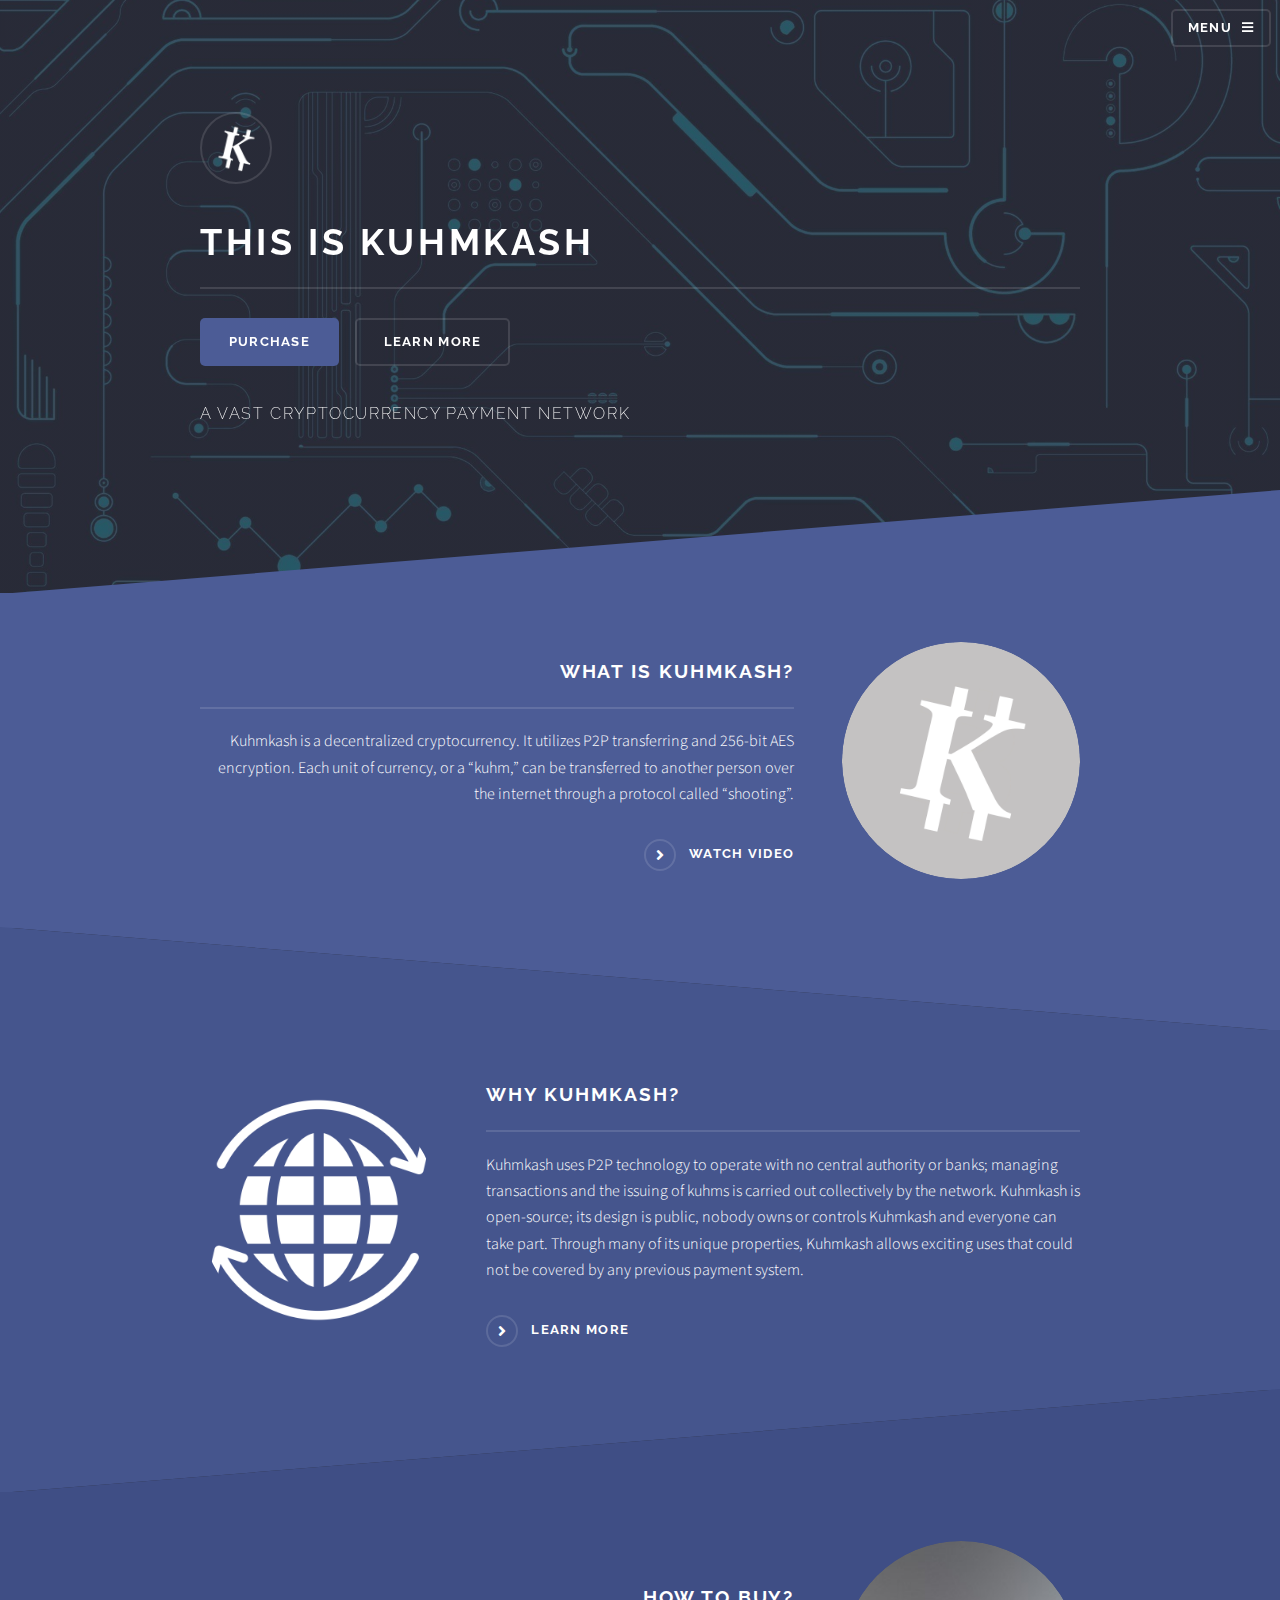
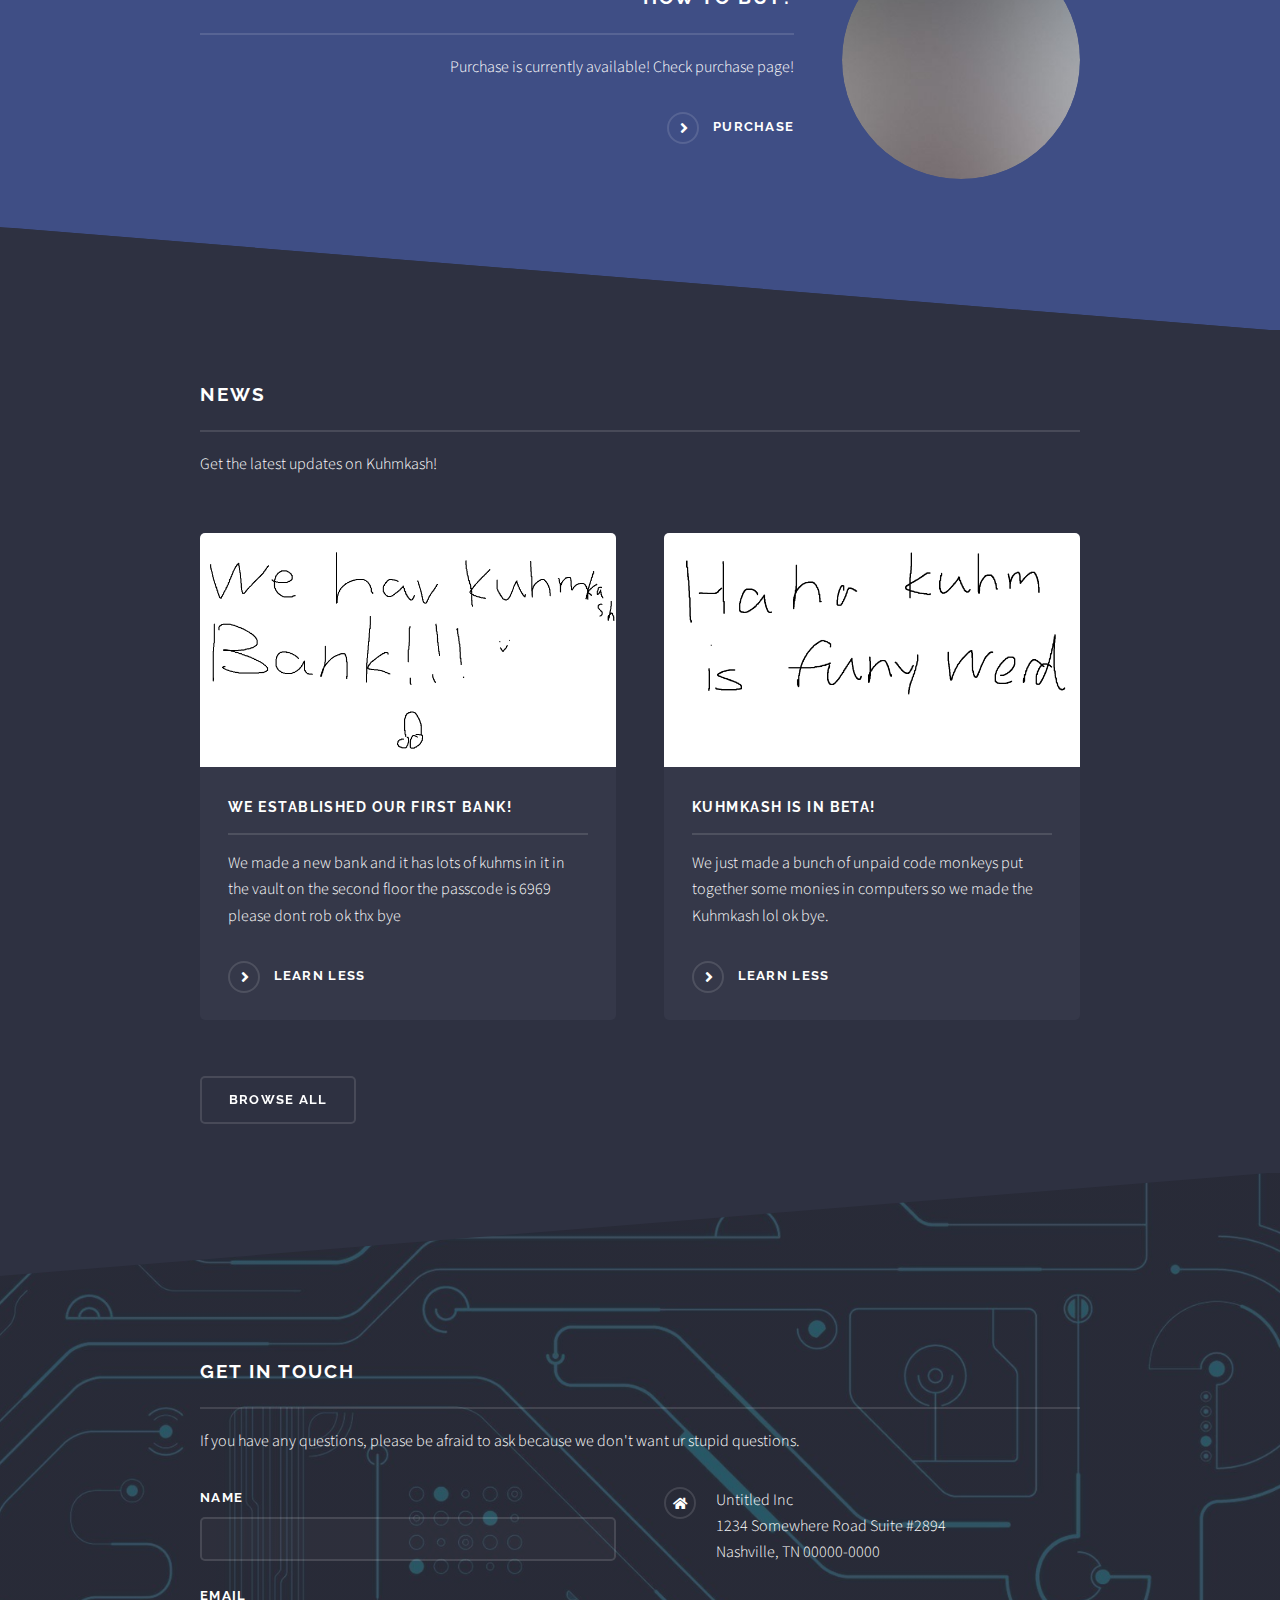
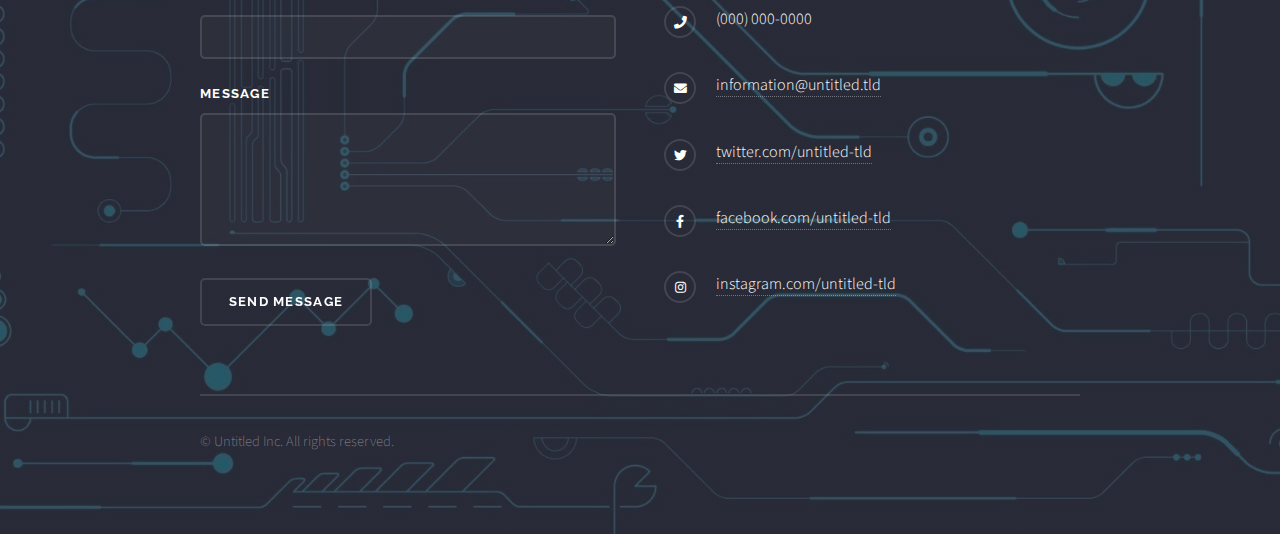
==== commit ace1fa52: "Enabled Purchase Page" ====
--- a/index.html
+++ b/index.html
@@ -28,7 +28,7 @@
 							<ul class="links">
 								<li><a href="https://www.youtube.com/watch?v=DLzxrzFCyOs">Home</a></li>
 								<li><a href="https://www.youtube.com/watch?v=DLzxrzFCyOs">Learn more</a></li>
-								<li><a href="https://www.youtube.com/watch?v=DLzxrzFCyOs">Purchase</a></li>
+								<li><a href="https://www.youtube.com/watch?v=DLzxrzFCyOs">Purchase (Beta)</a></li>
 								<li><a href="https://www.youtube.com/watch?v=DLzxrzFCyOs">Log In</a></li>
 								<li><a href="https://www.youtube.com/watch?v=DLzxrzFCyOs">Sign Up</a></li>
 							</ul>
@@ -44,7 +44,7 @@
 							<h2>This is Kuhmkash</h2>
 							<ul class="actions">
 													<li><a href="https://tinyurl.com/KuhmKashPurchasePageV1" class="button primary">Purchase</a></li>
-													<li><a href="#" class="button">Learn More</a></li>
+													<li><a href="#one" class="button">Learn More</a></li>
 												</ul><p>A vast cryptocurrency payment network</p>
 						</div>
 					</section>
@@ -83,8 +83,8 @@
 									<a href="#" class="image"><img src="images/pic03.jpg" alt="" /></a>
 									<div class="content">
 										<h2 class="major">How to buy?</h2>
-										<p>Purchasing kuhms is not available as of right now, come back later!</p>
-										<a href="#" class="special">Coming soon!</a>
+										<p>Purchase is currently available! Check purchase page!</p>
+										<a href="https://tinyurl.com/KuhmKashPurchasePageV1" class="special">Purchase</a>
 									</div>
 								</div>
 							</section>
--- a/assets/css/main.css
+++ b/assets/css/main.css
@@ -100,7 +100,7 @@
 
 	body {
 		background-color: #2e3141;
-		background-image: linear-gradient(to top, rgba(46, 49, 65, 0.8), rgba(46, 49, 65, 0.8)), url("../../images/bg.jpg");
+		background-image: linear-gradient(to top, rgba(46, 49, 65, 0.8), rgba(46, 49, 65, 0.8)), url("../../images/back.jpg");
 		background-size: auto,
  cover;
 		background-attachment: fixed,
@@ -3523,7 +3523,7 @@
 			#banner {
 				padding: 7em 0 8.25em 0 ;
 				background-color: #2e3141;
-				background-image: linear-gradient(to top, rgba(46, 49, 65, 0.8), rgba(46, 49, 65, 0.8)), url("../../images/bg.jpg");
+				background-image: linear-gradient(to top, rgba(46, 49, 65, 0.8), rgba(46, 49, 65, 0.8)), url("../../images/back.jpg");
 				background-size: auto,
  cover;
 				background-position: center,
@@ -3635,7 +3635,7 @@
 		#wrapper > header {
 			padding: 9em 0 6.25em 0 ;
 			background-color: #2e3141;
-			background-image: linear-gradient(to top, rgba(46, 49, 65, 0.8), rgba(46, 49, 65, 0.8)), url("../../images/bg.jpg");
+			background-image: linear-gradient(to top, rgba(46, 49, 65, 0.8), rgba(46, 49, 65, 0.8)), url("../../images/back.jpg");
 			background-size: auto,
  cover;
 			background-position: center,
@@ -4128,7 +4128,7 @@
 
 		#footer {
 			background-color: #2e3141;
-			background-image: linear-gradient(to top, rgba(46, 49, 65, 0.8), rgba(46, 49, 65, 0.8)), url("../../images/bg.jpg");
+			background-image: linear-gradient(to top, rgba(46, 49, 65, 0.8), rgba(46, 49, 65, 0.8)), url("../../images/back.jpg");
 			background-size: auto,
  cover;
 			background-position: center,
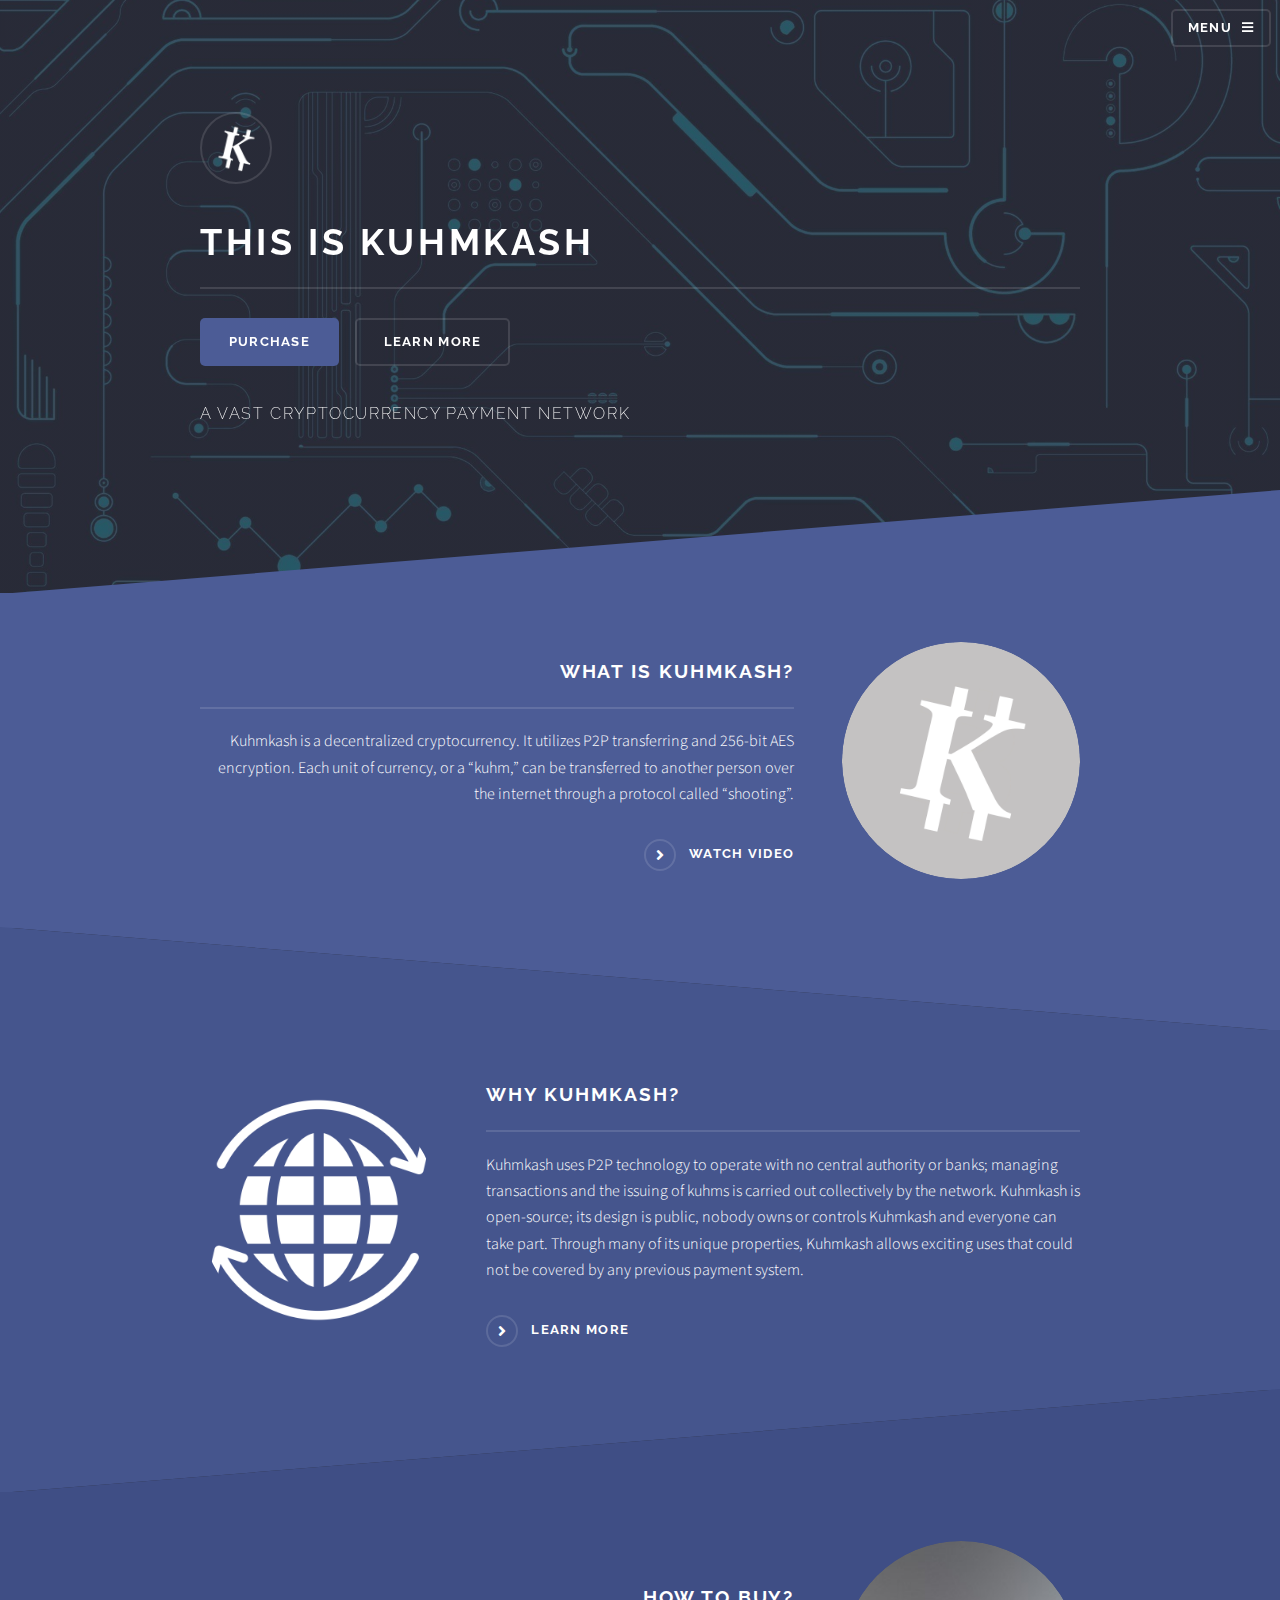
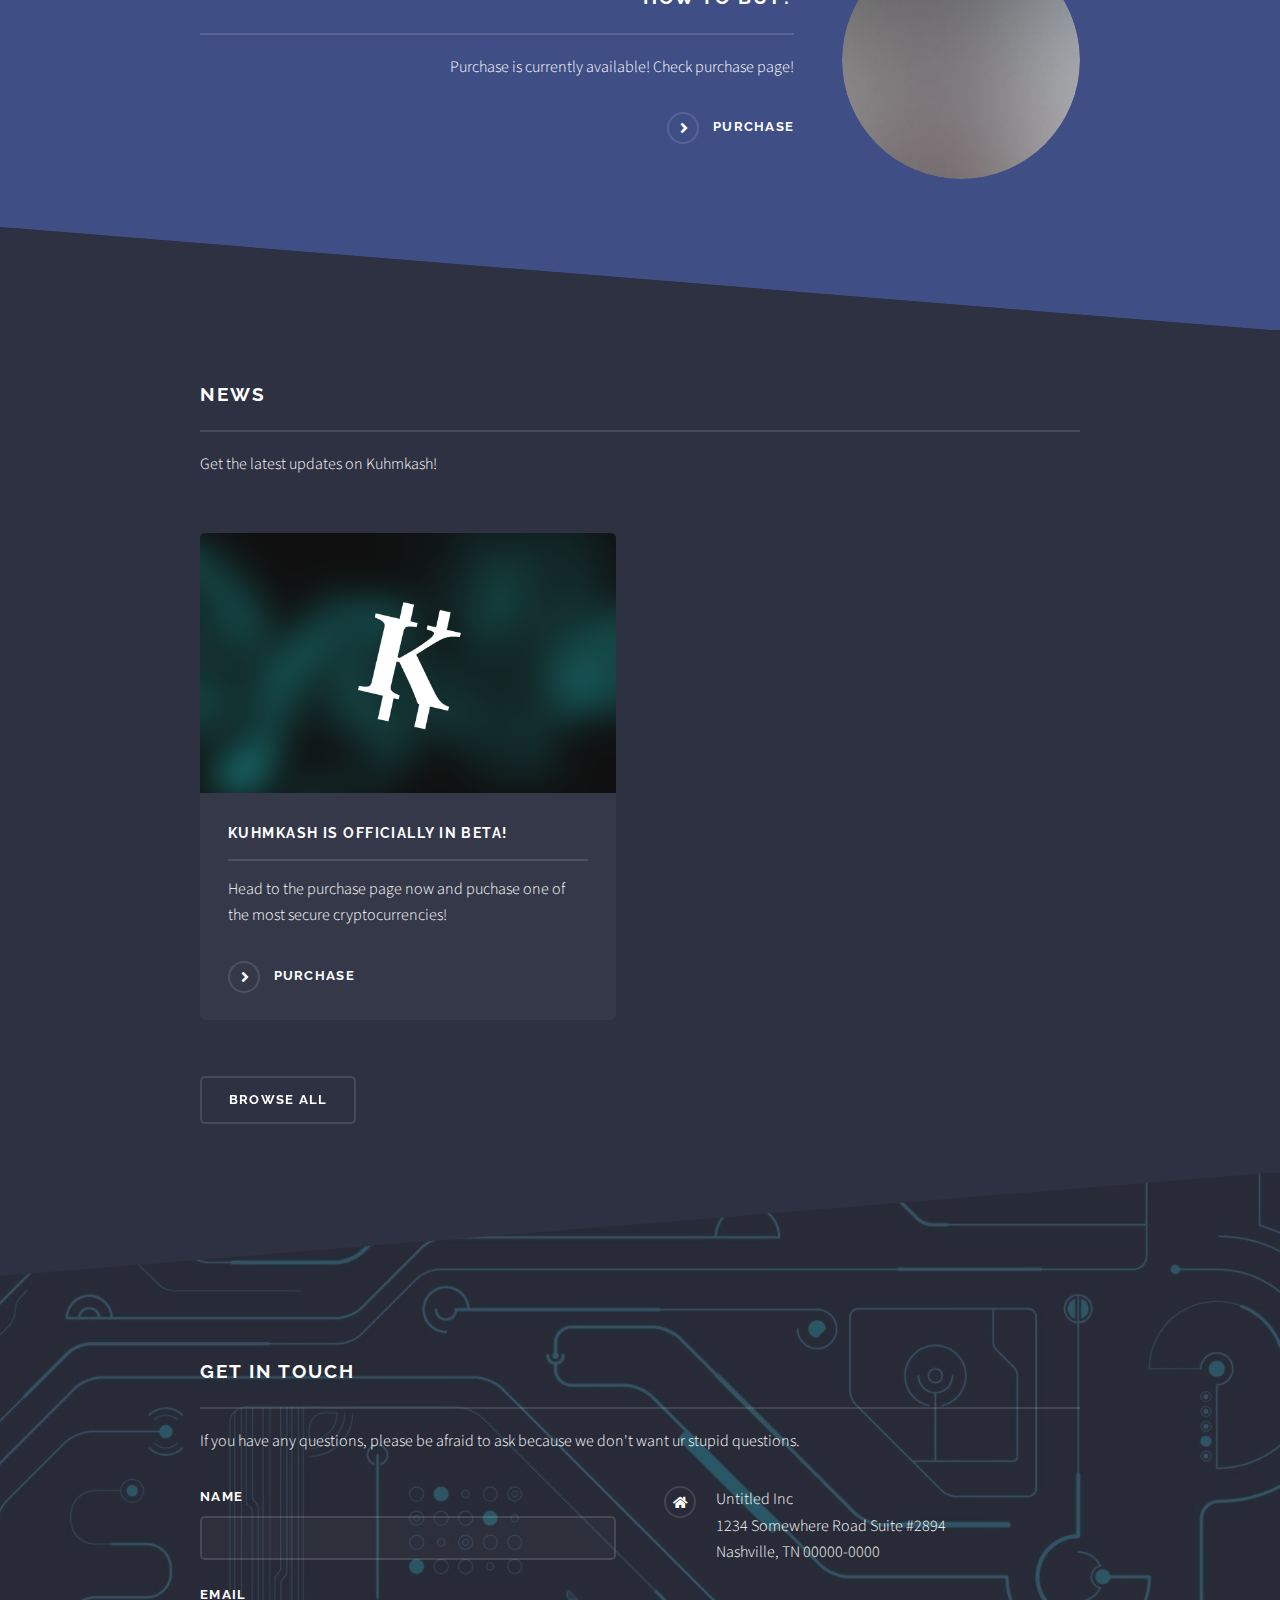
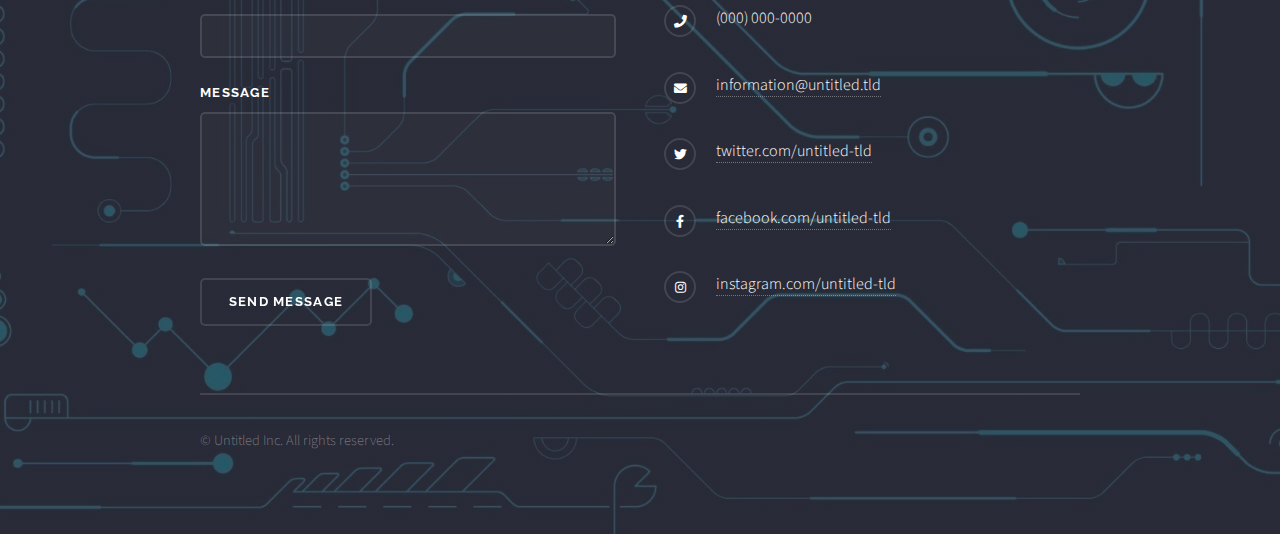
==== commit 1530c4b6: "Updated Purchase Page Beta V1.1" ====
--- a/index.html
+++ b/index.html
@@ -96,16 +96,10 @@
 									<p>Get the latest updates on Kuhmkash!</p>
 									<section class="features">
 										<article>
-											<a href="#" class="image"><img src="images/news2.png" alt="" /></a>
-											<h3 class="major">We established our first bank!</h3>
-											<p>We made a new bank and it has lots of kuhms in it in the vault on the second floor the passcode is 6969 please dont rob ok thx bye</p>
-											<a href="#" class="special">Learn less</a>
-										</article>
-										<article>
-											<a href="#" class="image"><img src="images/news1.png" alt="" /></a>
-											<h3 class="major">Kuhmkash is in beta!</h3>
-											<p>We just made a bunch of unpaid code monkeys put together some monies in computers so we made the Kuhmkash lol ok bye.</p>
-											<a href="#" class="special">Learn less</a>
+											<a href="#" class="image"><img src="images/KuhmKashProductImage.png" alt="" /></a>
+											<h3 class="major">Kuhmkash is officially in beta!</h3>
+											<p>Head to the purchase page now and puchase one of the most secure cryptocurrencies!</p>
+											<a href="https://tinyurl.com/KuhmKashPurchasePageV1" class="special">Purchase</a>
 										</article>
 									</section>
 									<ul class="actions">
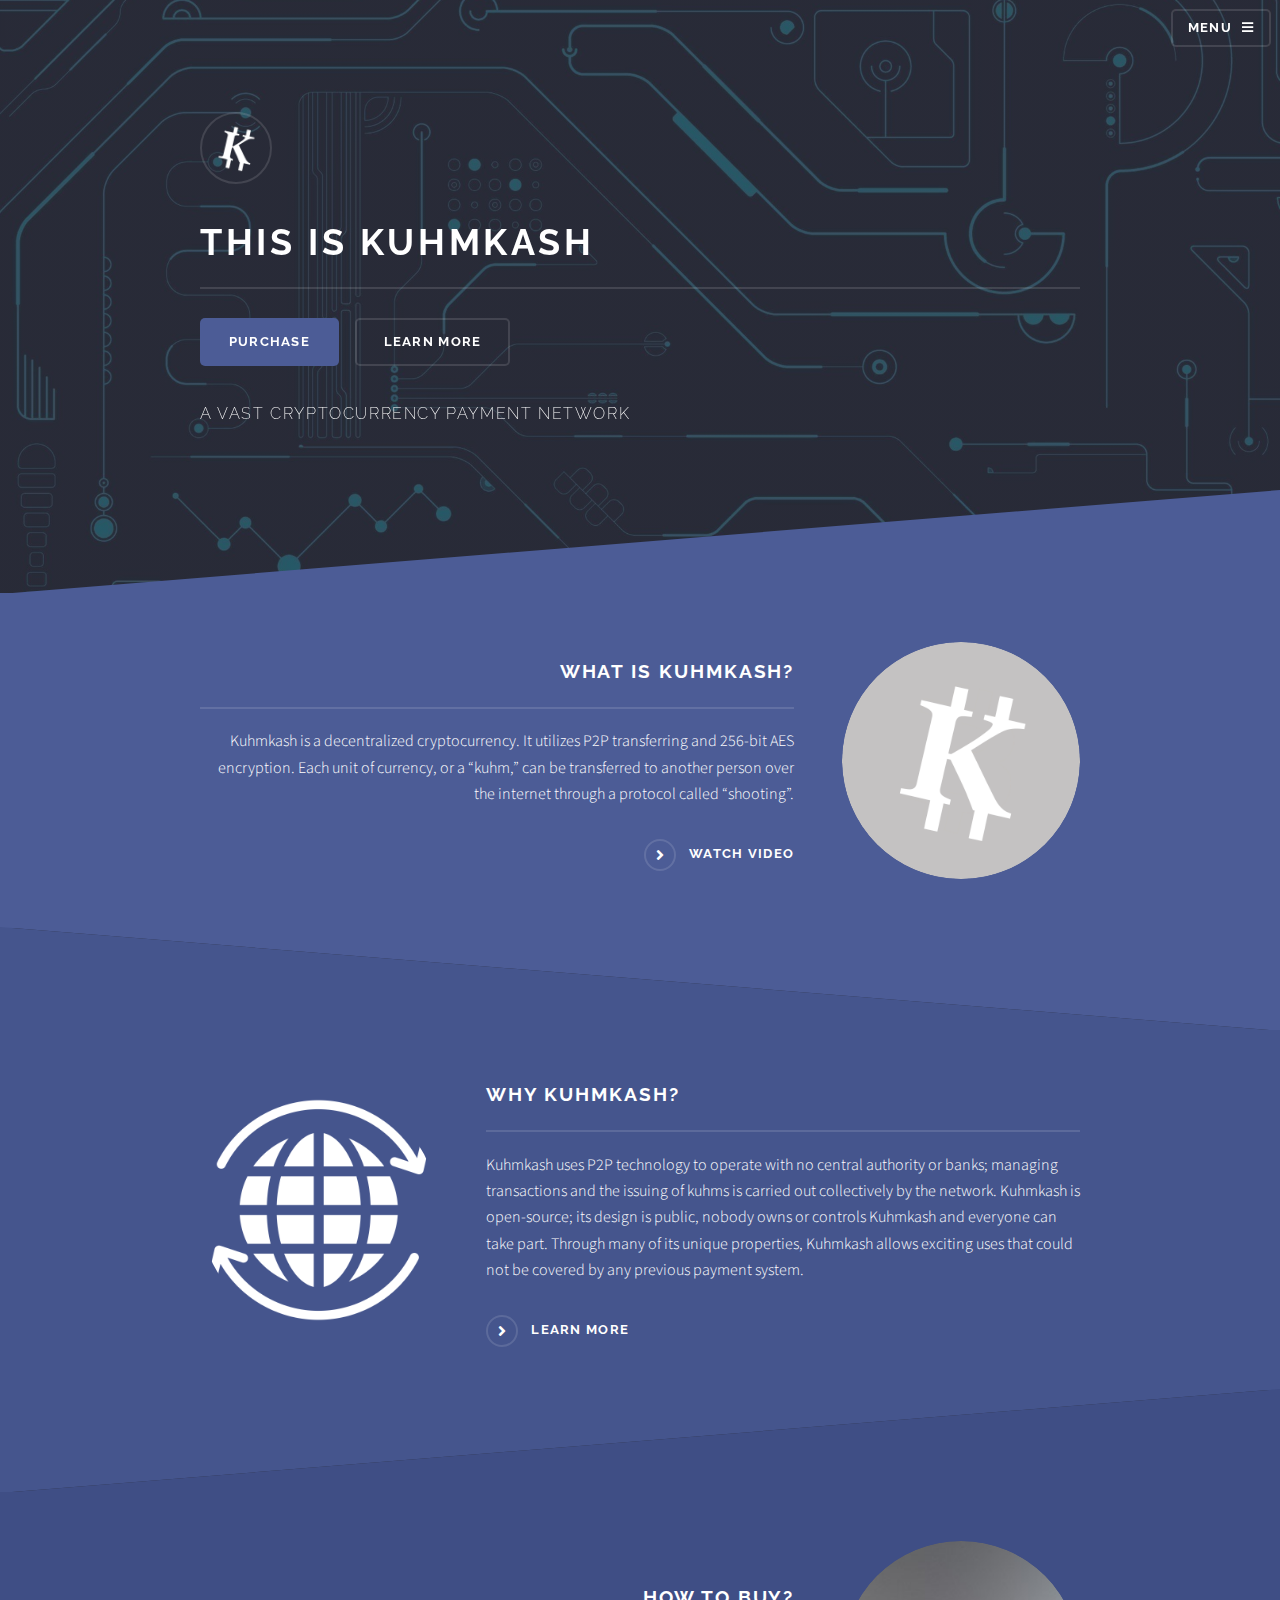
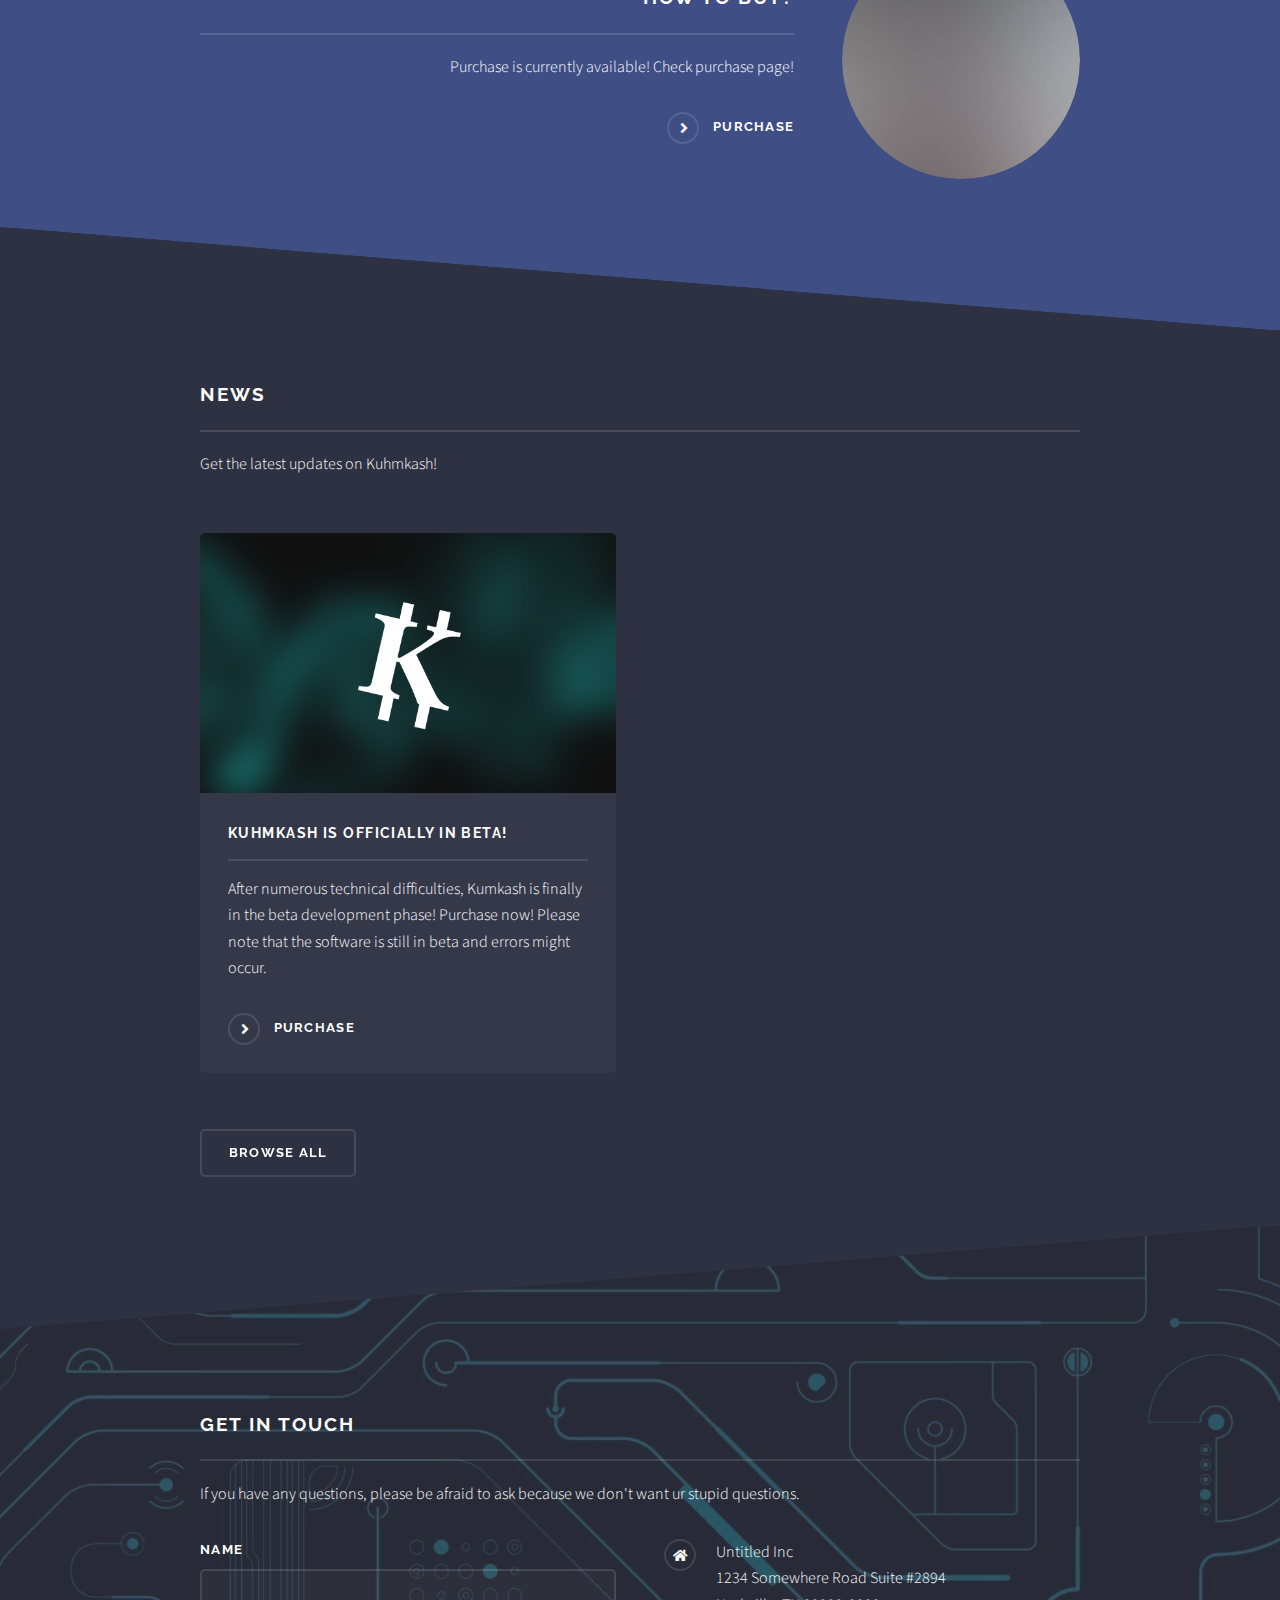
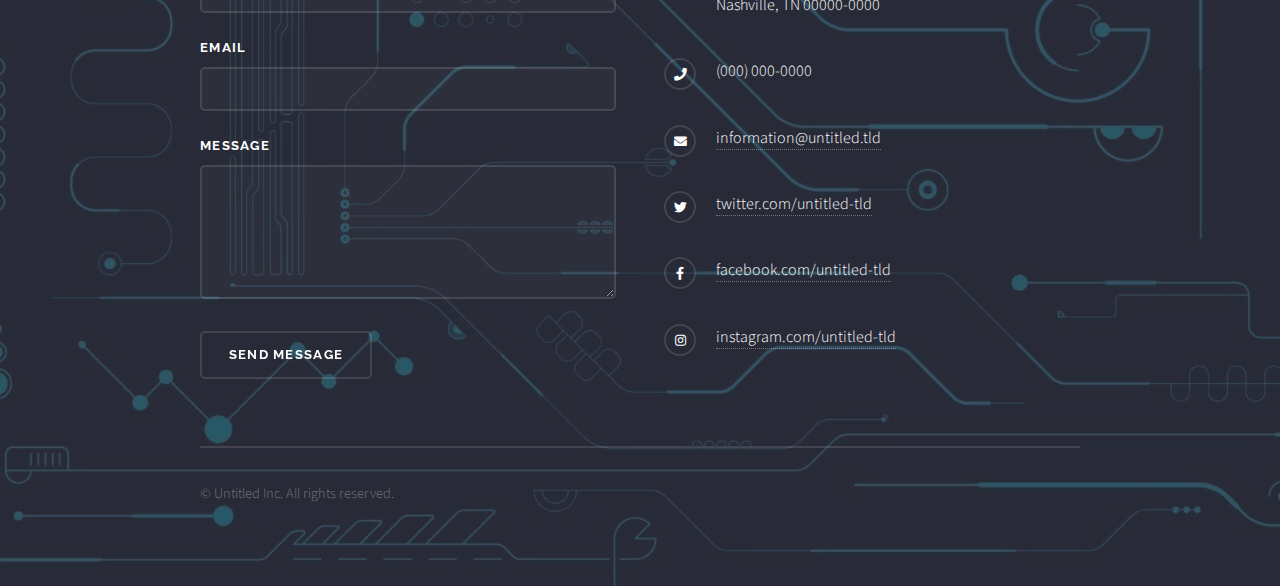
==== commit 447504ca: "Update index.html" ====
--- a/index.html
+++ b/index.html
@@ -98,7 +98,7 @@
 										<article>
 											<a href="#" class="image"><img src="images/KuhmKashProductImage.png" alt="" /></a>
 											<h3 class="major">Kuhmkash is officially in beta!</h3>
-											<p>Head to the purchase page now and puchase one of the most secure cryptocurrencies!</p>
+											<p>After numerous technical difficulties, Kumkash is finally in the beta development phase! Purchase now! Please note that the software is still in beta and errors might occur.</p>
 											<a href="https://tinyurl.com/KuhmKashPurchasePageV1" class="special">Purchase</a>
 										</article>
 									</section>
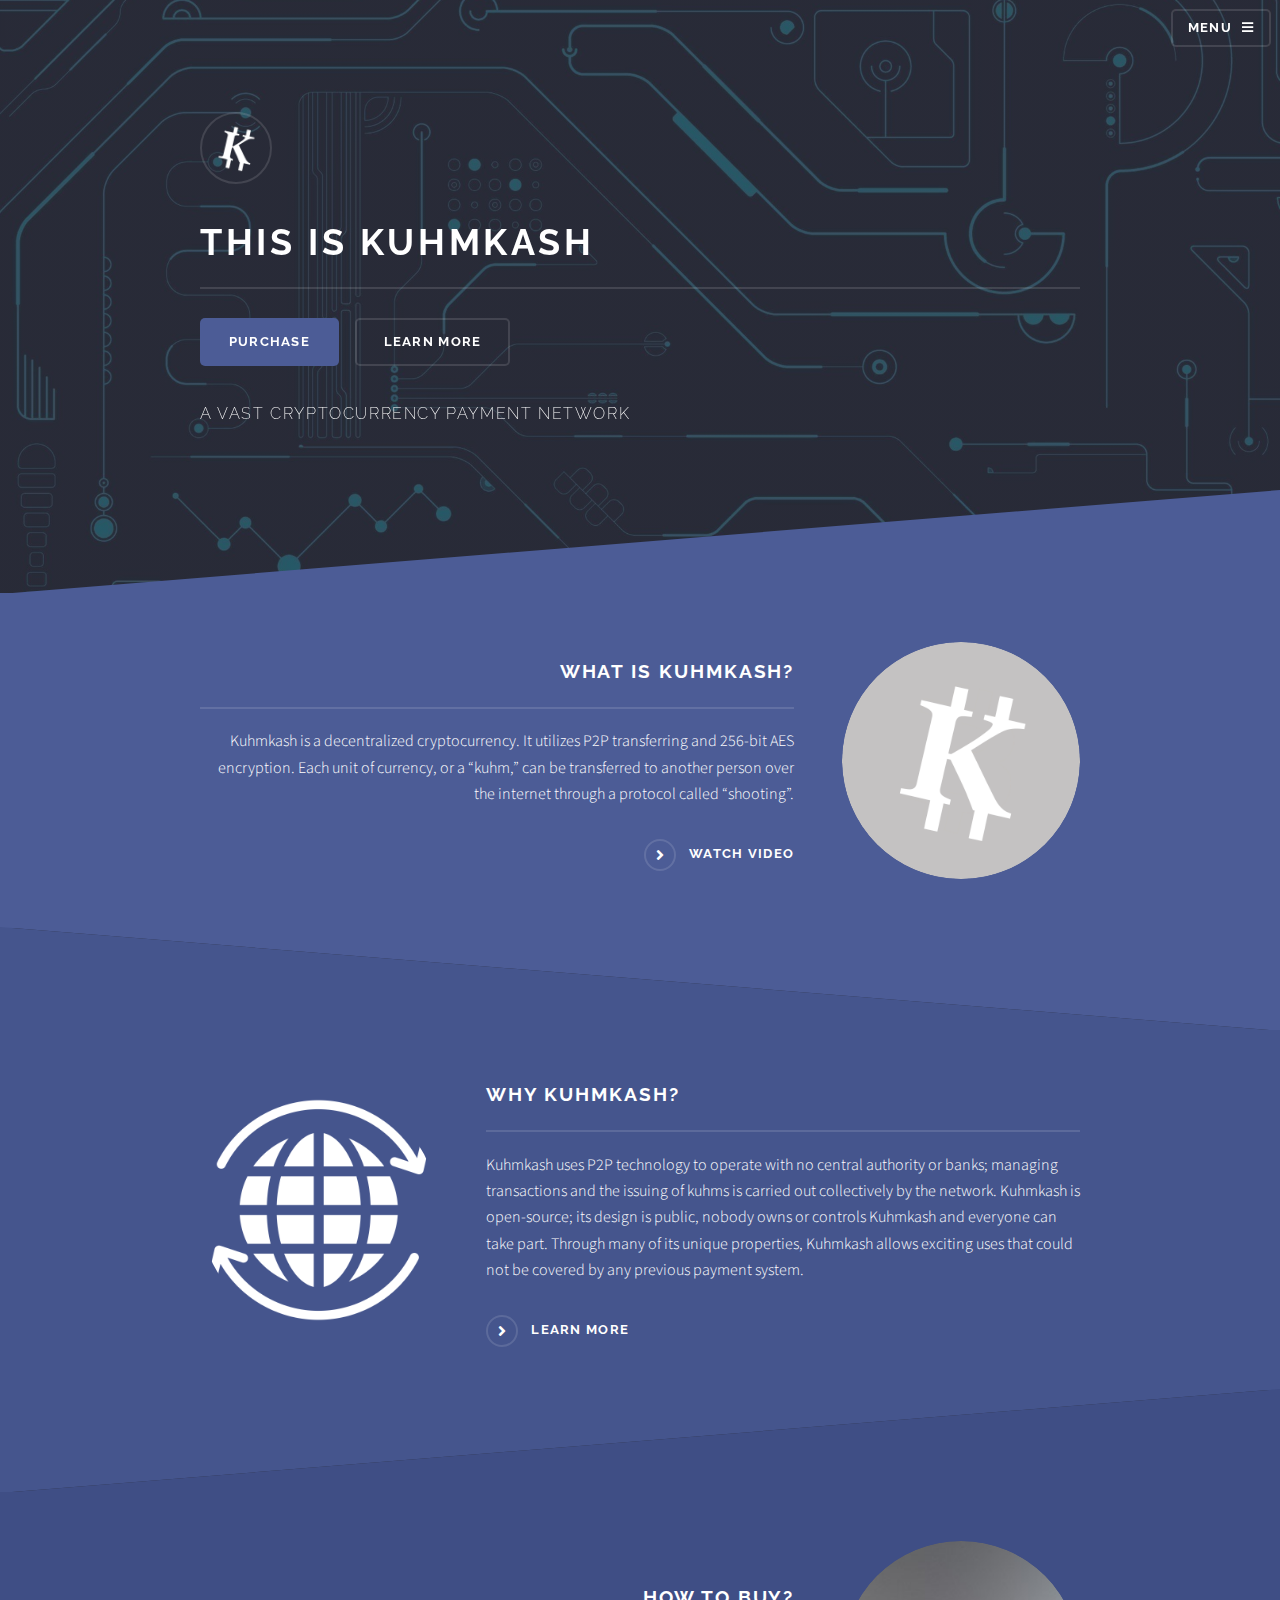
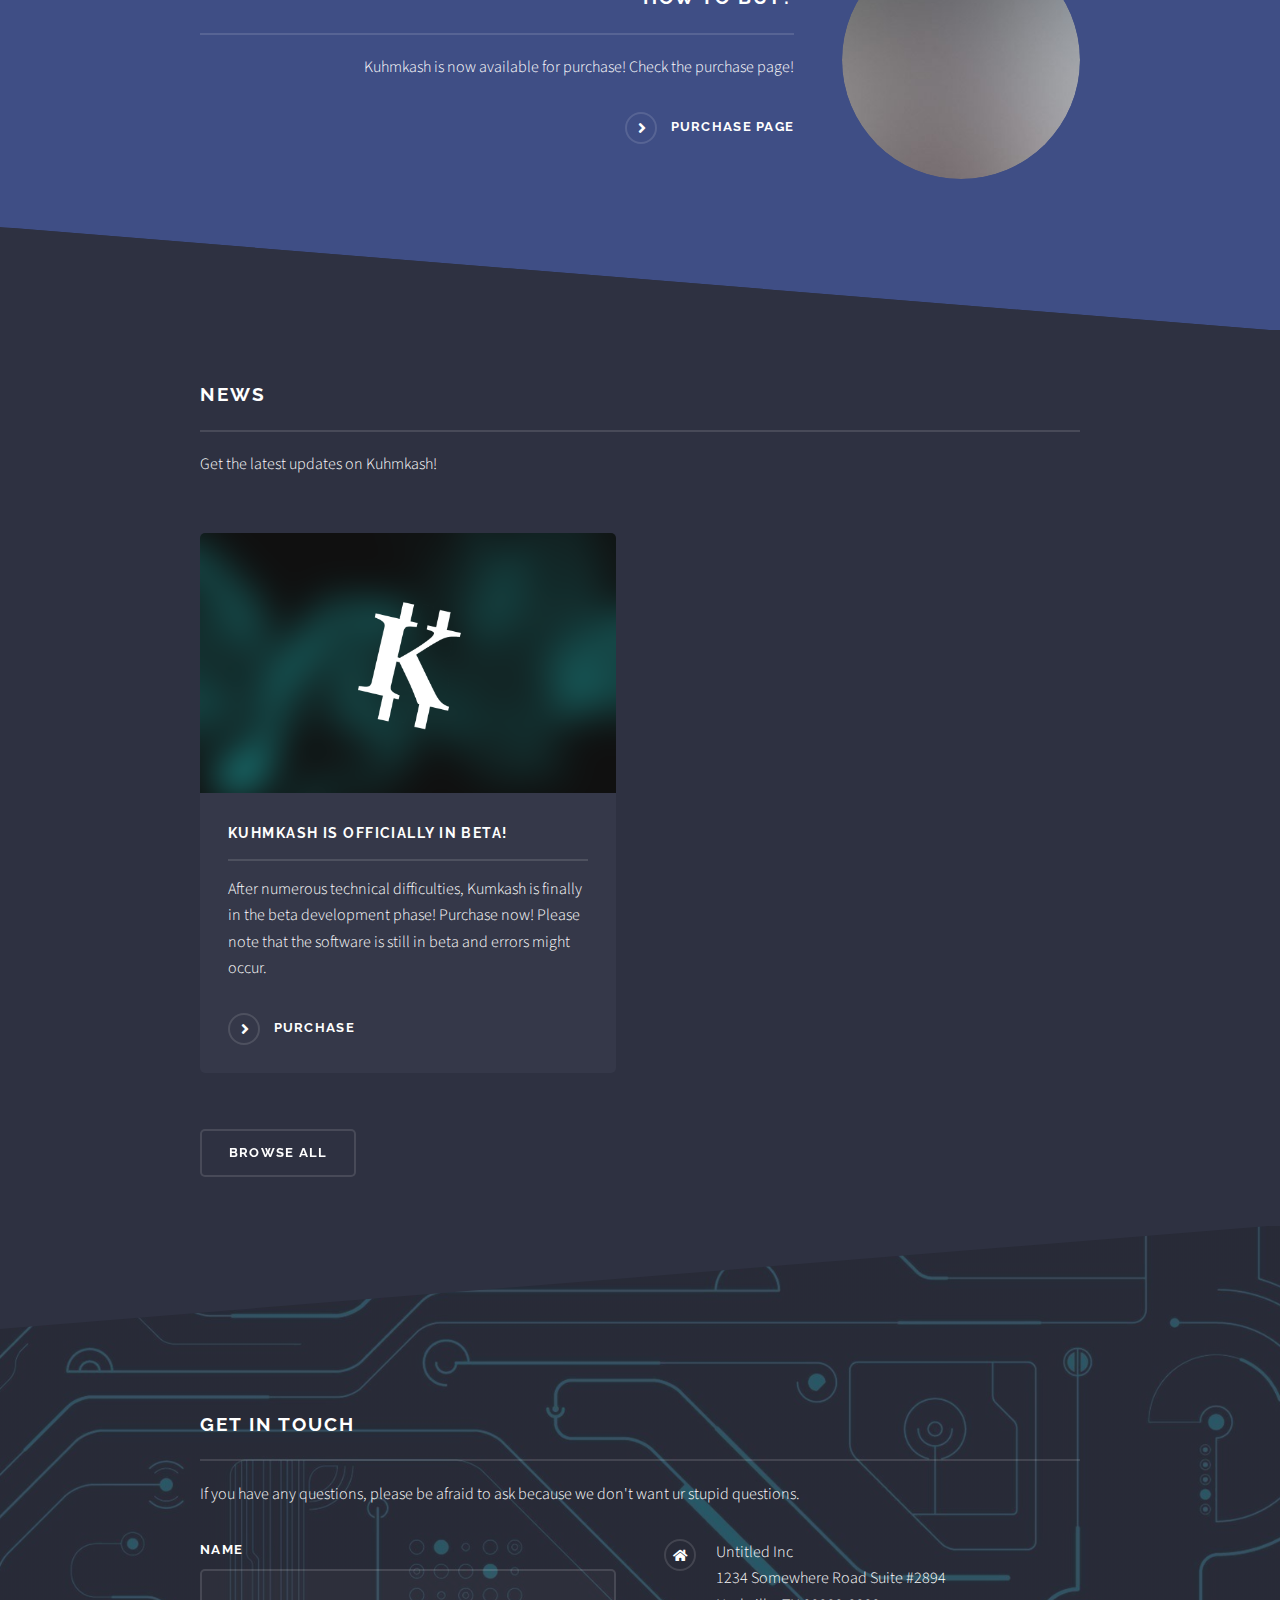
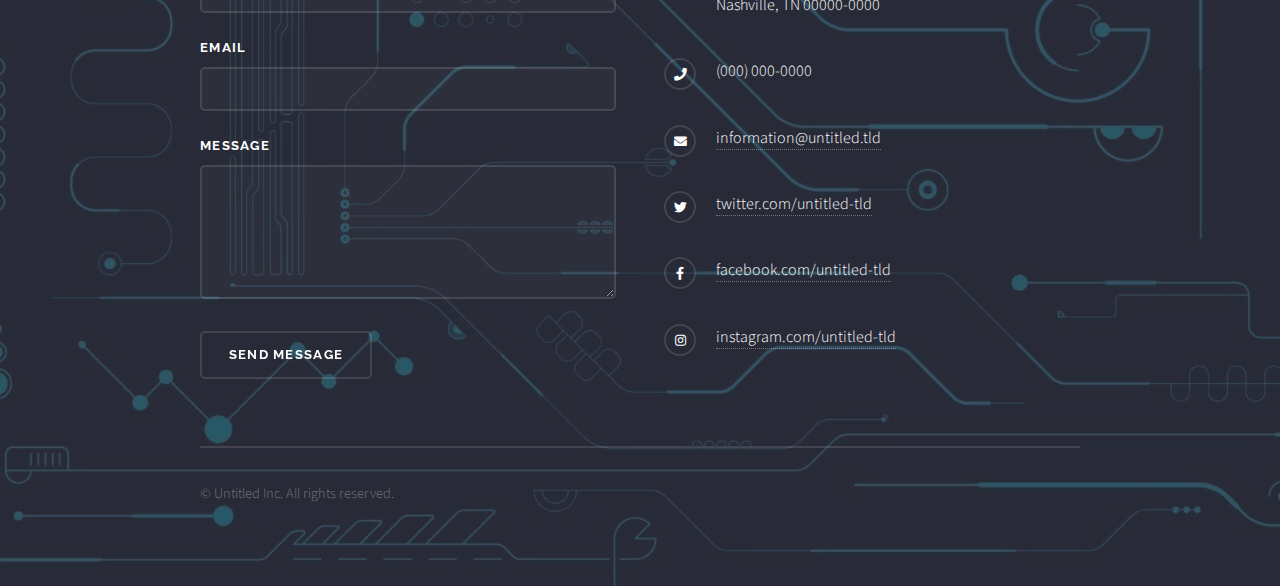
==== commit d6990db3: "Update index.html" ====
--- a/index.html
+++ b/index.html
@@ -83,8 +83,8 @@
 									<a href="#" class="image"><img src="images/pic03.jpg" alt="" /></a>
 									<div class="content">
 										<h2 class="major">How to buy?</h2>
-										<p>Purchase is currently available! Check purchase page!</p>
-										<a href="https://tinyurl.com/KuhmKashPurchasePageV1" class="special">Purchase</a>
+										<p>Kuhmkash is now available for purchase! Check the purchase page!</p>
+										<a href="https://tinyurl.com/KuhmKashPurchasePageV1" class="special">Purchase Page</a>
 									</div>
 								</div>
 							</section>
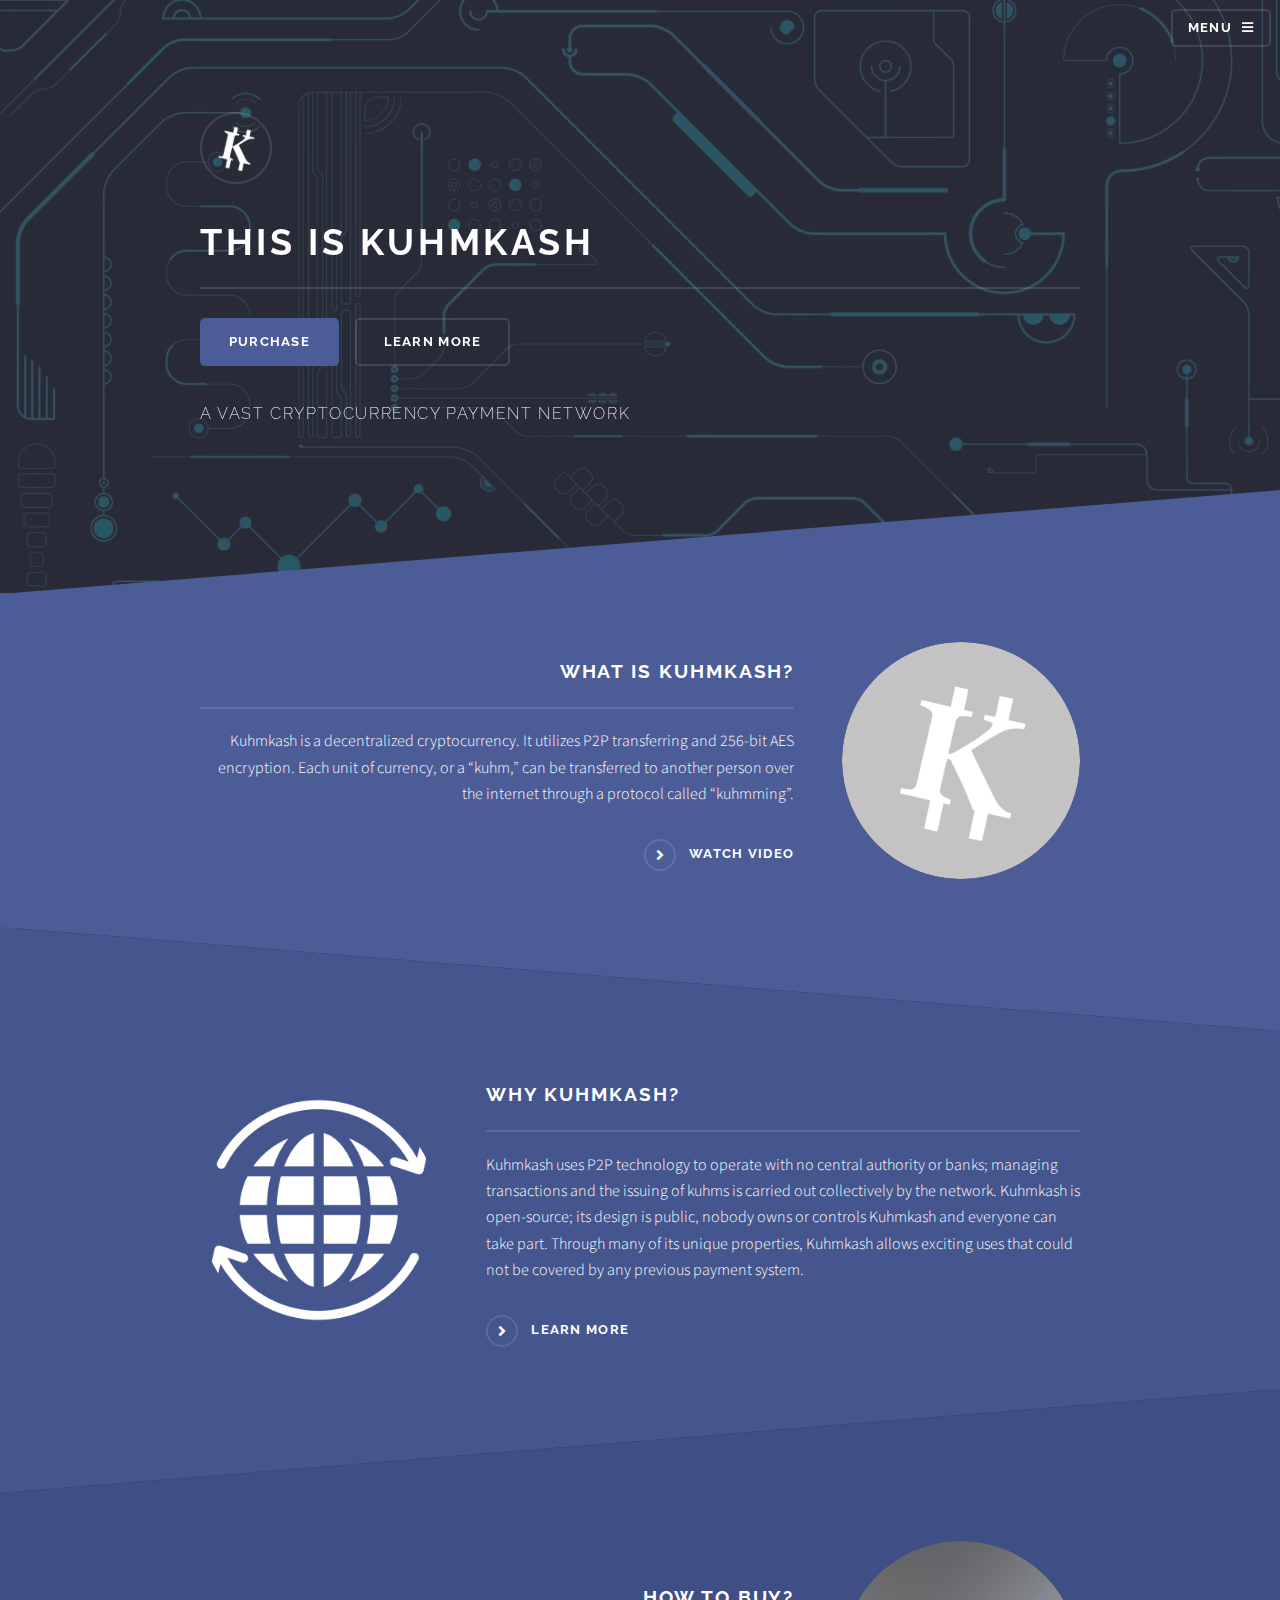
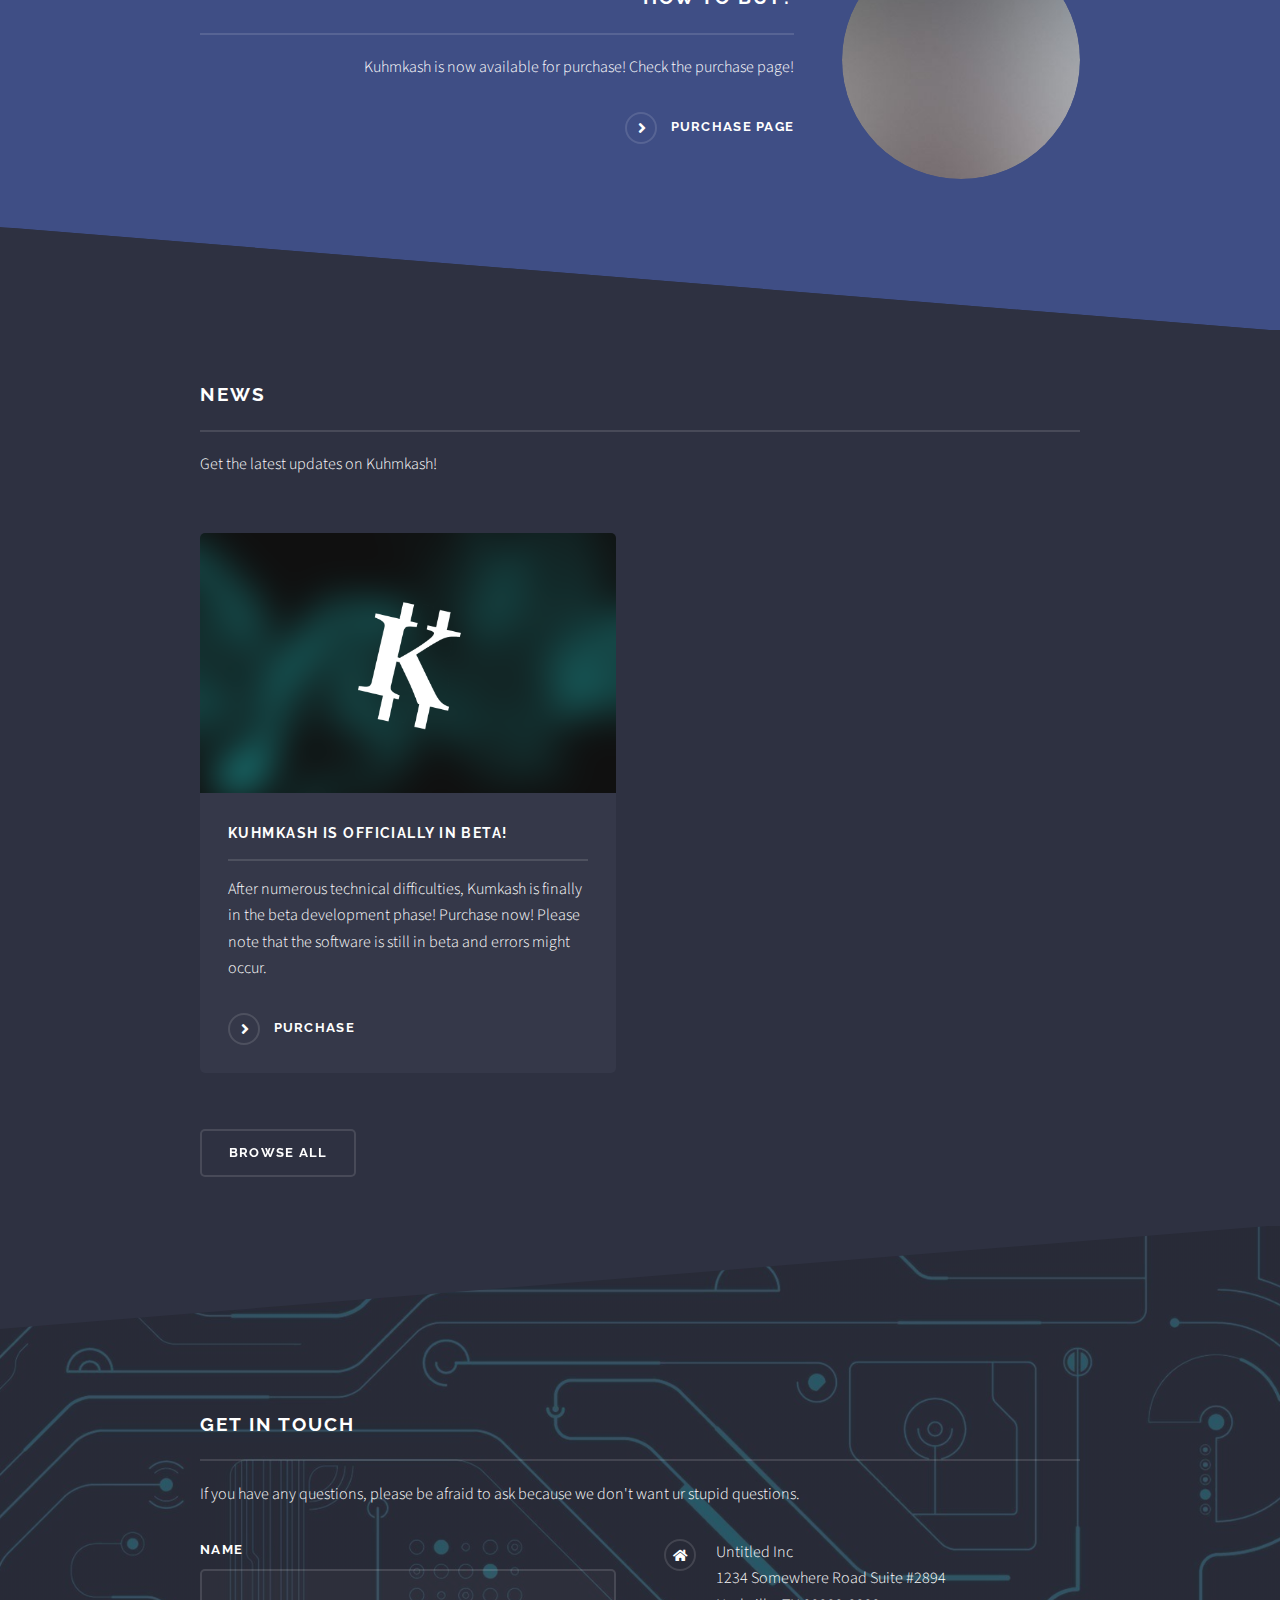
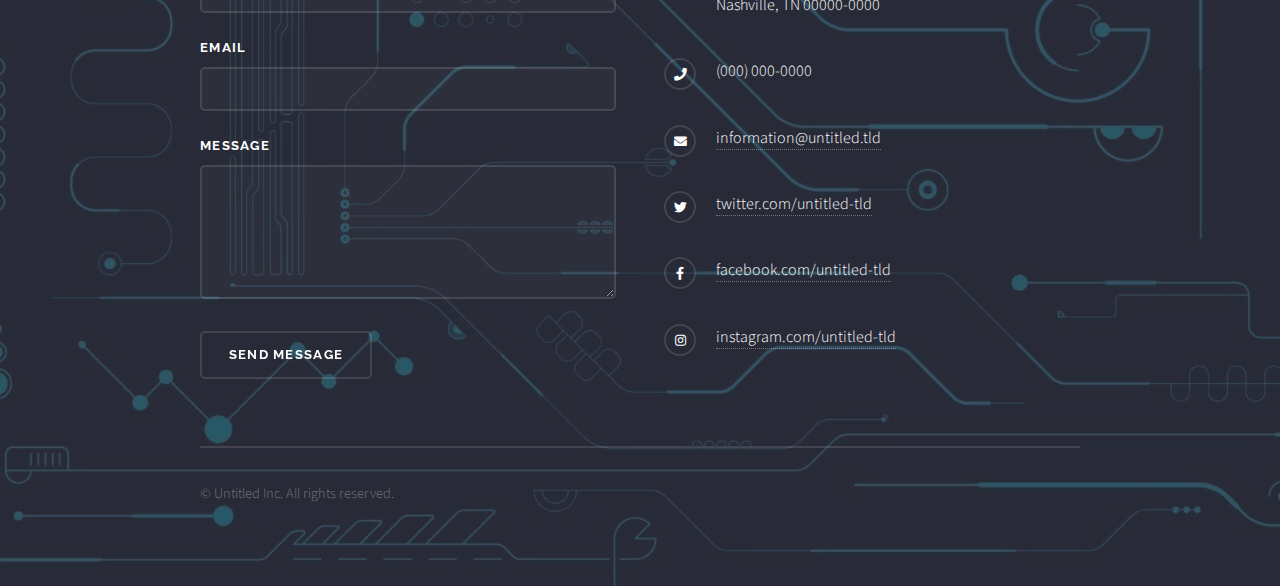
==== commit 5b055486: "Revised user readability" ====
--- a/index.html
+++ b/index.html
@@ -58,7 +58,7 @@
 									<a href="#" class="image"><img src="images/KuhmKash.png" alt="" /></a>
 									<div class="content">
 										<h2 class="major">What is Kuhmkash?</h2>
-										<p>Kuhmkash is a decentralized cryptocurrency. It utilizes P2P transferring and 256-bit AES encryption. Each unit of currency, or a “kuhm,” can be transferred to another person over the internet through a protocol called “shooting”. 
+										<p>Kuhmkash is a decentralized cryptocurrency. It utilizes P2P transferring and 256-bit AES encryption. Each unit of currency, or a “kuhm,” can be transferred to another person over the internet through a protocol called “kuhmming”. 
 										</p>
 										<a href="https://www.youtube.com/watch?v=DLzxrzFCyOs" class="special">Watch Video</a>
 									</div>
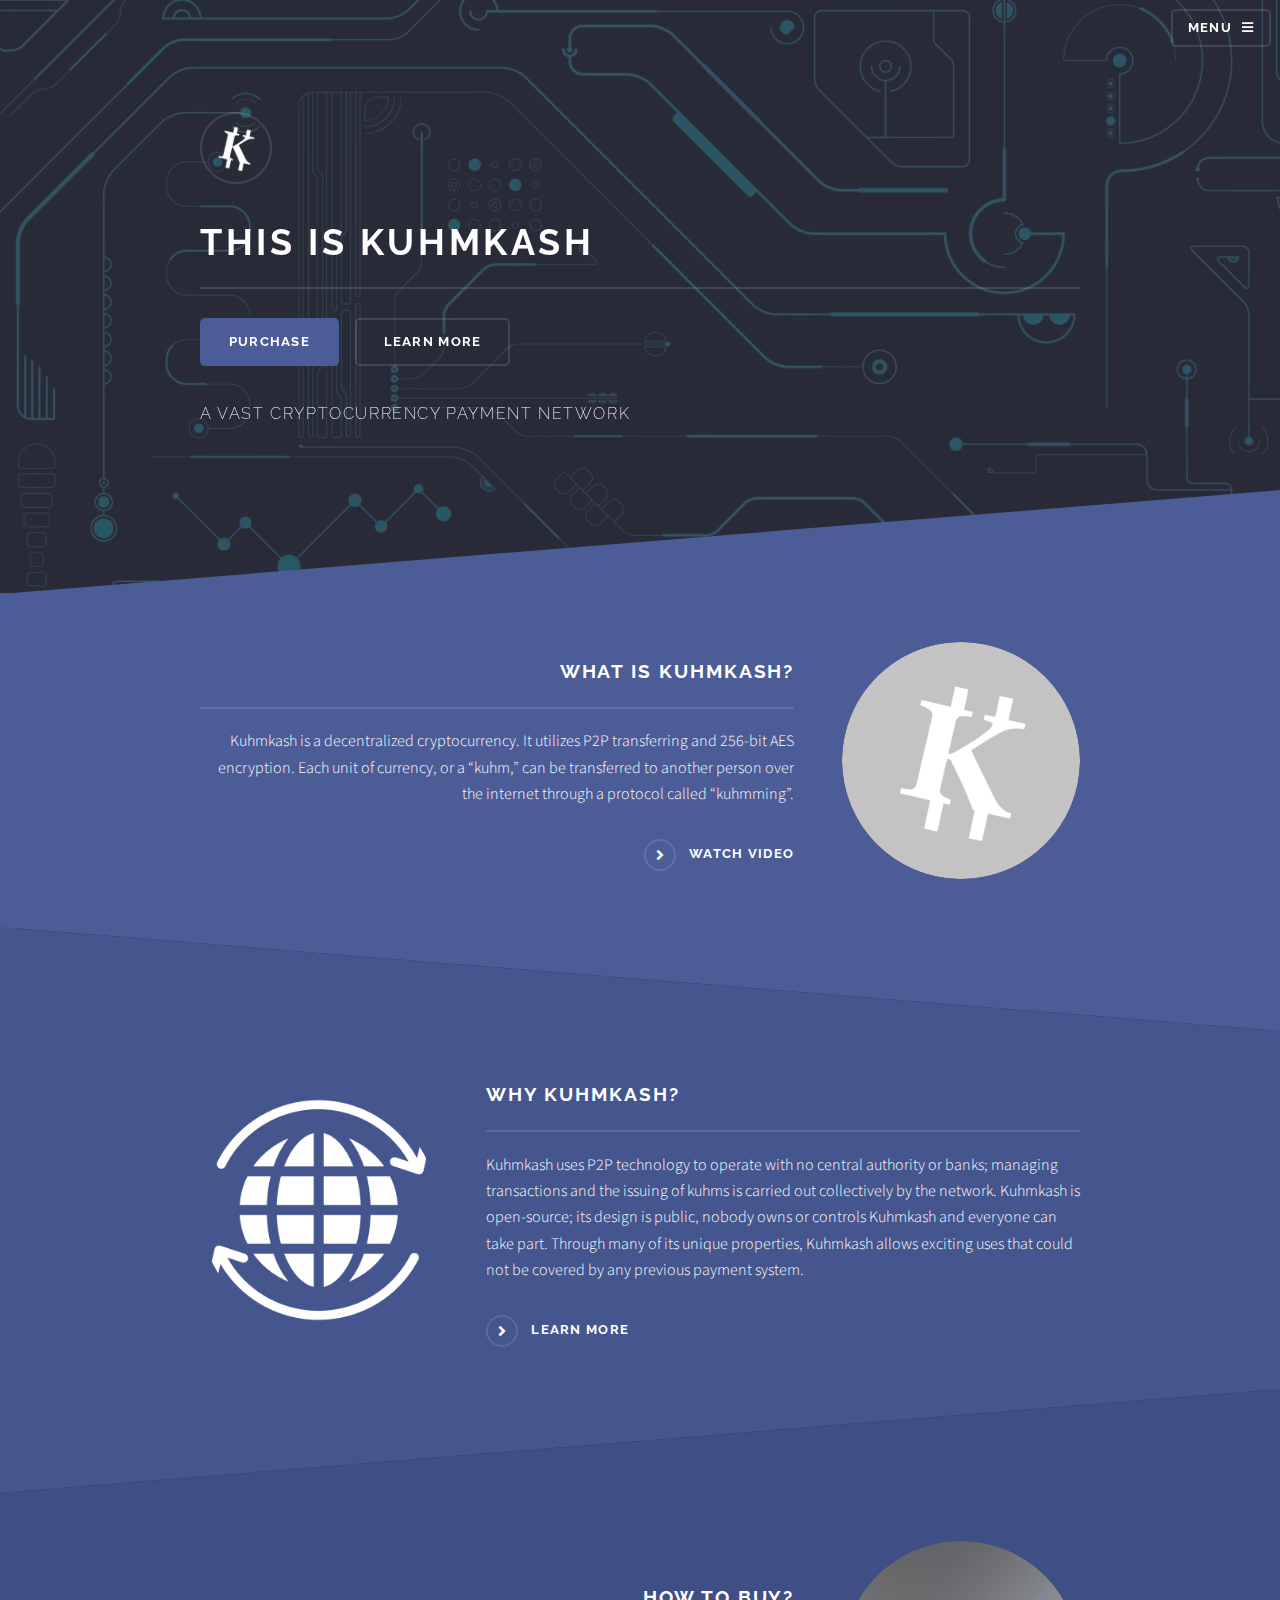
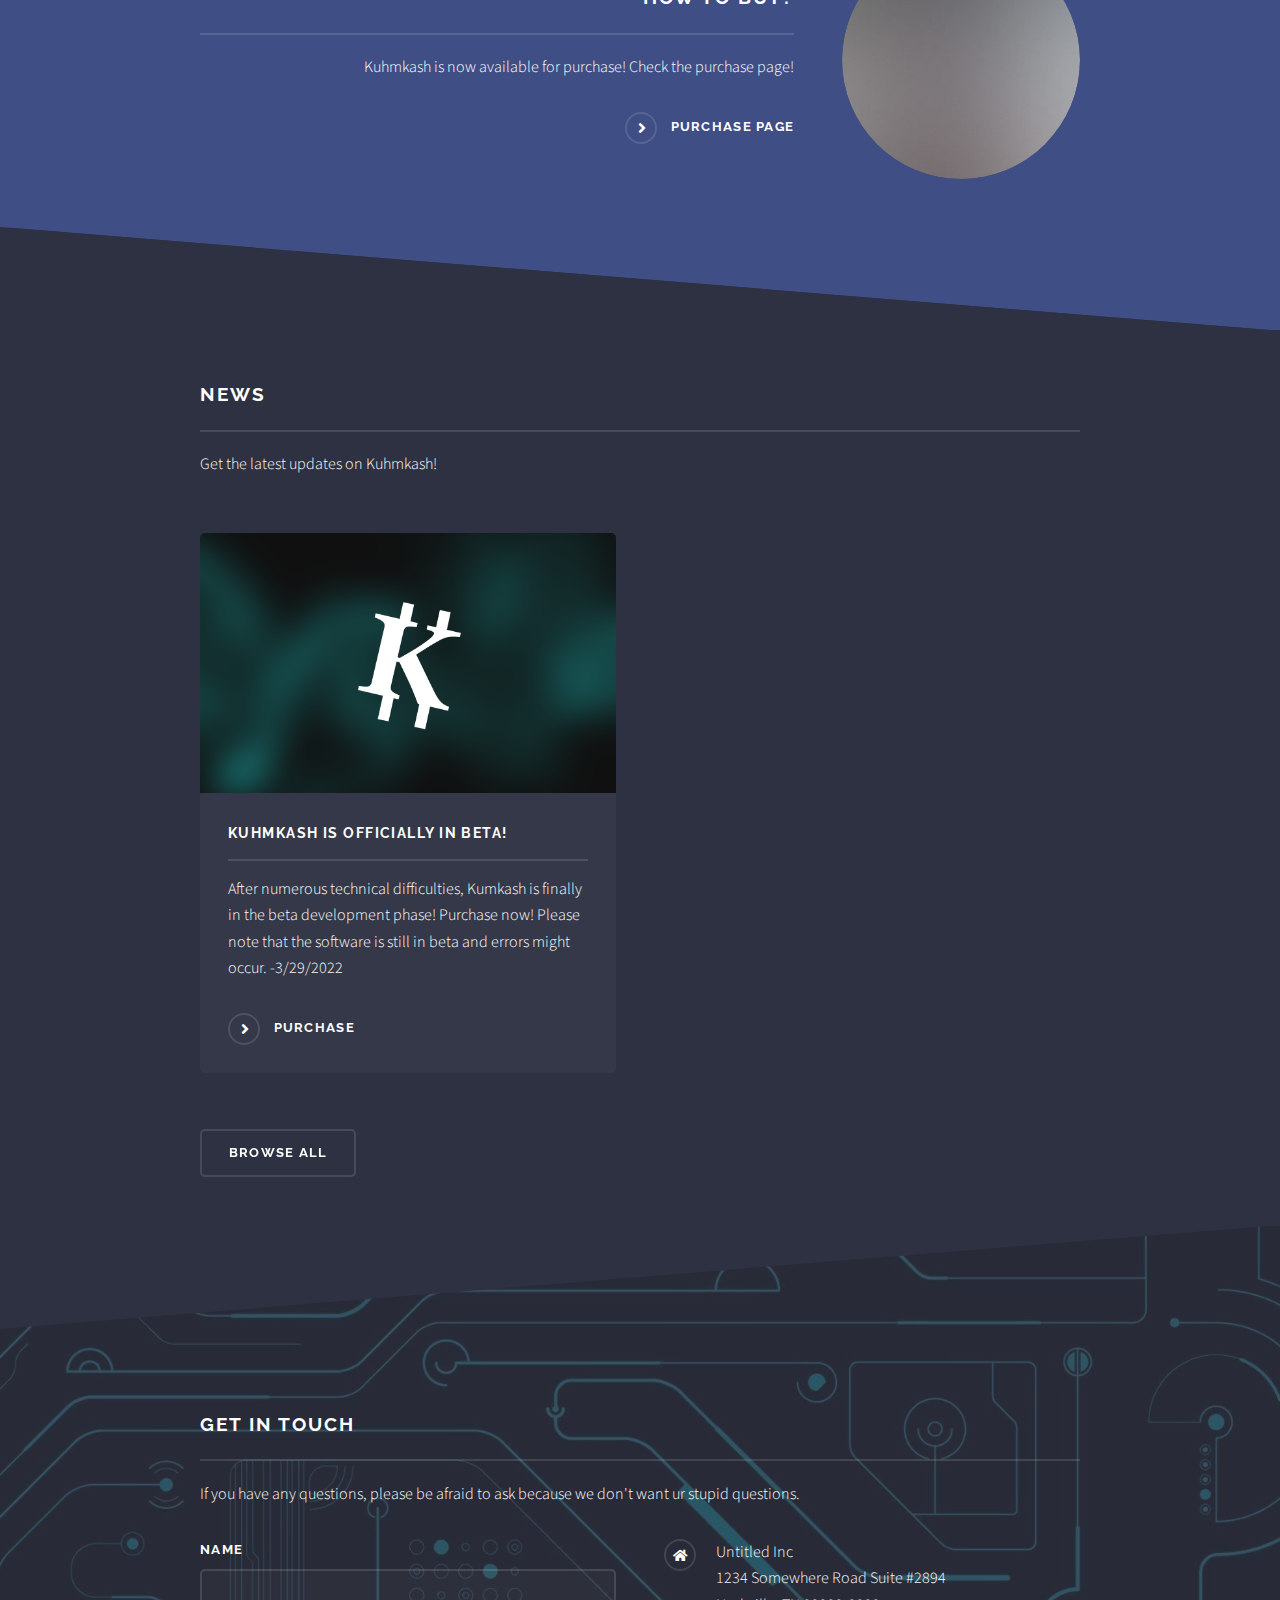
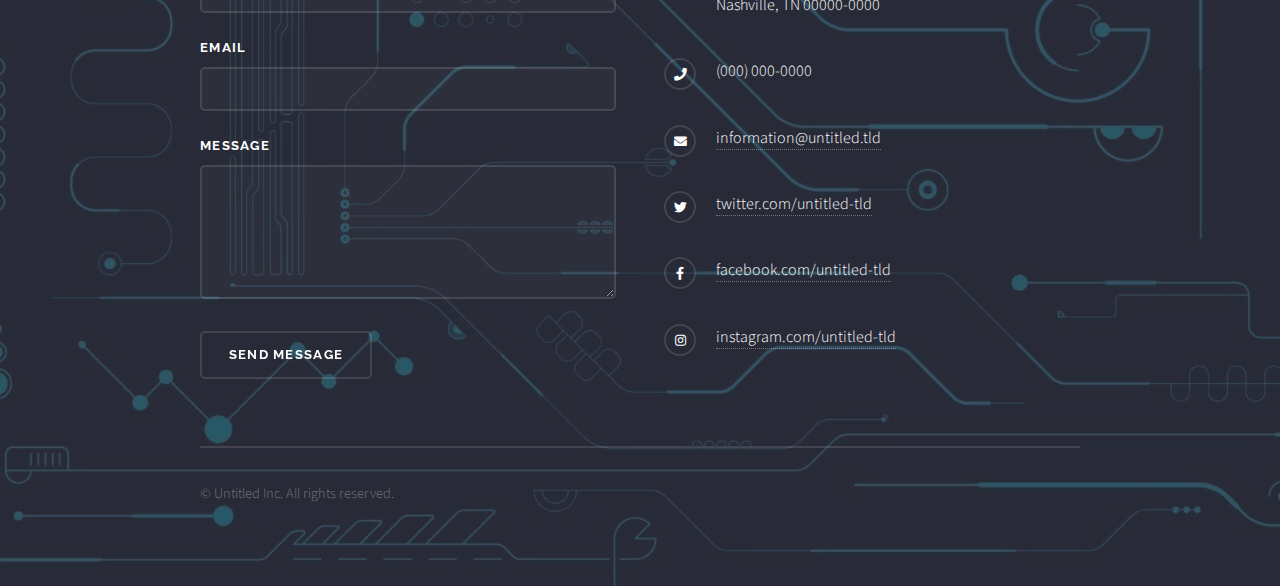
==== commit b2891e03: "Updated links to redirect to version 2" ====
--- a/index.html
+++ b/index.html
@@ -26,11 +26,11 @@
 						<div class="inner">
 							<h2>Kuhmkash</h2>
 							<ul class="links">
-								<li><a href="https://www.youtube.com/watch?v=DLzxrzFCyOs">Home</a></li>
-								<li><a href="https://www.youtube.com/watch?v=DLzxrzFCyOs">Learn more</a></li>
-								<li><a href="https://www.youtube.com/watch?v=DLzxrzFCyOs">Purchase (Beta)</a></li>
-								<li><a href="https://www.youtube.com/watch?v=DLzxrzFCyOs">Log In</a></li>
-								<li><a href="https://www.youtube.com/watch?v=DLzxrzFCyOs">Sign Up</a></li>
+								<li><a href="https://www.youtube.com/watch?v=nCqucxRNSNI">Home</a></li>
+								<li><a href="https://www.youtube.com/watch?v=nCqucxRNSNI">Learn more</a></li>
+								<li><a href="https://www.youtube.com/watch?v=nCqucxRNSNI">Purchase (Beta)</a></li>
+								<li><a href="https://www.youtube.com/watch?v=nCqucxRNSNI">Log In</a></li>
+								<li><a href="https://www.youtube.com/watch?v=nCqucxRNSNI">Sign Up</a></li>
 							</ul>
 							<a href="#" class="close">Close</a>
 						</div>
@@ -43,7 +43,7 @@
 <img class="icon fa-gem" src="images/KuhmKashTransparent.png" alt=""></div>
 							<h2>This is Kuhmkash</h2>
 							<ul class="actions">
-													<li><a href="https://tinyurl.com/KuhmKashPurchasePageV1" class="button primary">Purchase</a></li>
+													<li><a href="https://tinyurl.com/kmkshpurchasepagebetav4-1" class="button primary">Purchase</a></li>
 													<li><a href="#one" class="button">Learn More</a></li>
 												</ul><p>A vast cryptocurrency payment network</p>
 						</div>
@@ -60,7 +60,7 @@
 										<h2 class="major">What is Kuhmkash?</h2>
 										<p>Kuhmkash is a decentralized cryptocurrency. It utilizes P2P transferring and 256-bit AES encryption. Each unit of currency, or a “kuhm,” can be transferred to another person over the internet through a protocol called “kuhmming”. 
 										</p>
-										<a href="https://www.youtube.com/watch?v=DLzxrzFCyOs" class="special">Watch Video</a>
+										<a href="https://www.youtube.com/watch?v=nCqucxRNSNI" class="special">Watch Video</a>
 									</div>
 								</div>
 							</section>
@@ -84,7 +84,7 @@
 									<div class="content">
 										<h2 class="major">How to buy?</h2>
 										<p>Kuhmkash is now available for purchase! Check the purchase page!</p>
-										<a href="https://tinyurl.com/KuhmKashPurchasePageV1" class="special">Purchase Page</a>
+										<a href="https://tinyurl.com/kmkshpurchasepagebetav4-1" class="special">Purchase Page</a>
 									</div>
 								</div>
 							</section>
@@ -98,8 +98,8 @@
 										<article>
 											<a href="#" class="image"><img src="images/KuhmKashProductImage.png" alt="" /></a>
 											<h3 class="major">Kuhmkash is officially in beta!</h3>
-											<p>After numerous technical difficulties, Kumkash is finally in the beta development phase! Purchase now! Please note that the software is still in beta and errors might occur.</p>
-											<a href="https://tinyurl.com/KuhmKashPurchasePageV1" class="special">Purchase</a>
+											<p>After numerous technical difficulties, Kumkash is finally in the beta development phase! Purchase now! Please note that the software is still in beta and errors might occur. -3/29/2022</p>
+											<a href="https://tinyurl.com/kmkshpurchasepagebetav4-1" class="special">Purchase</a>
 										</article>
 									</section>
 									<ul class="actions">
